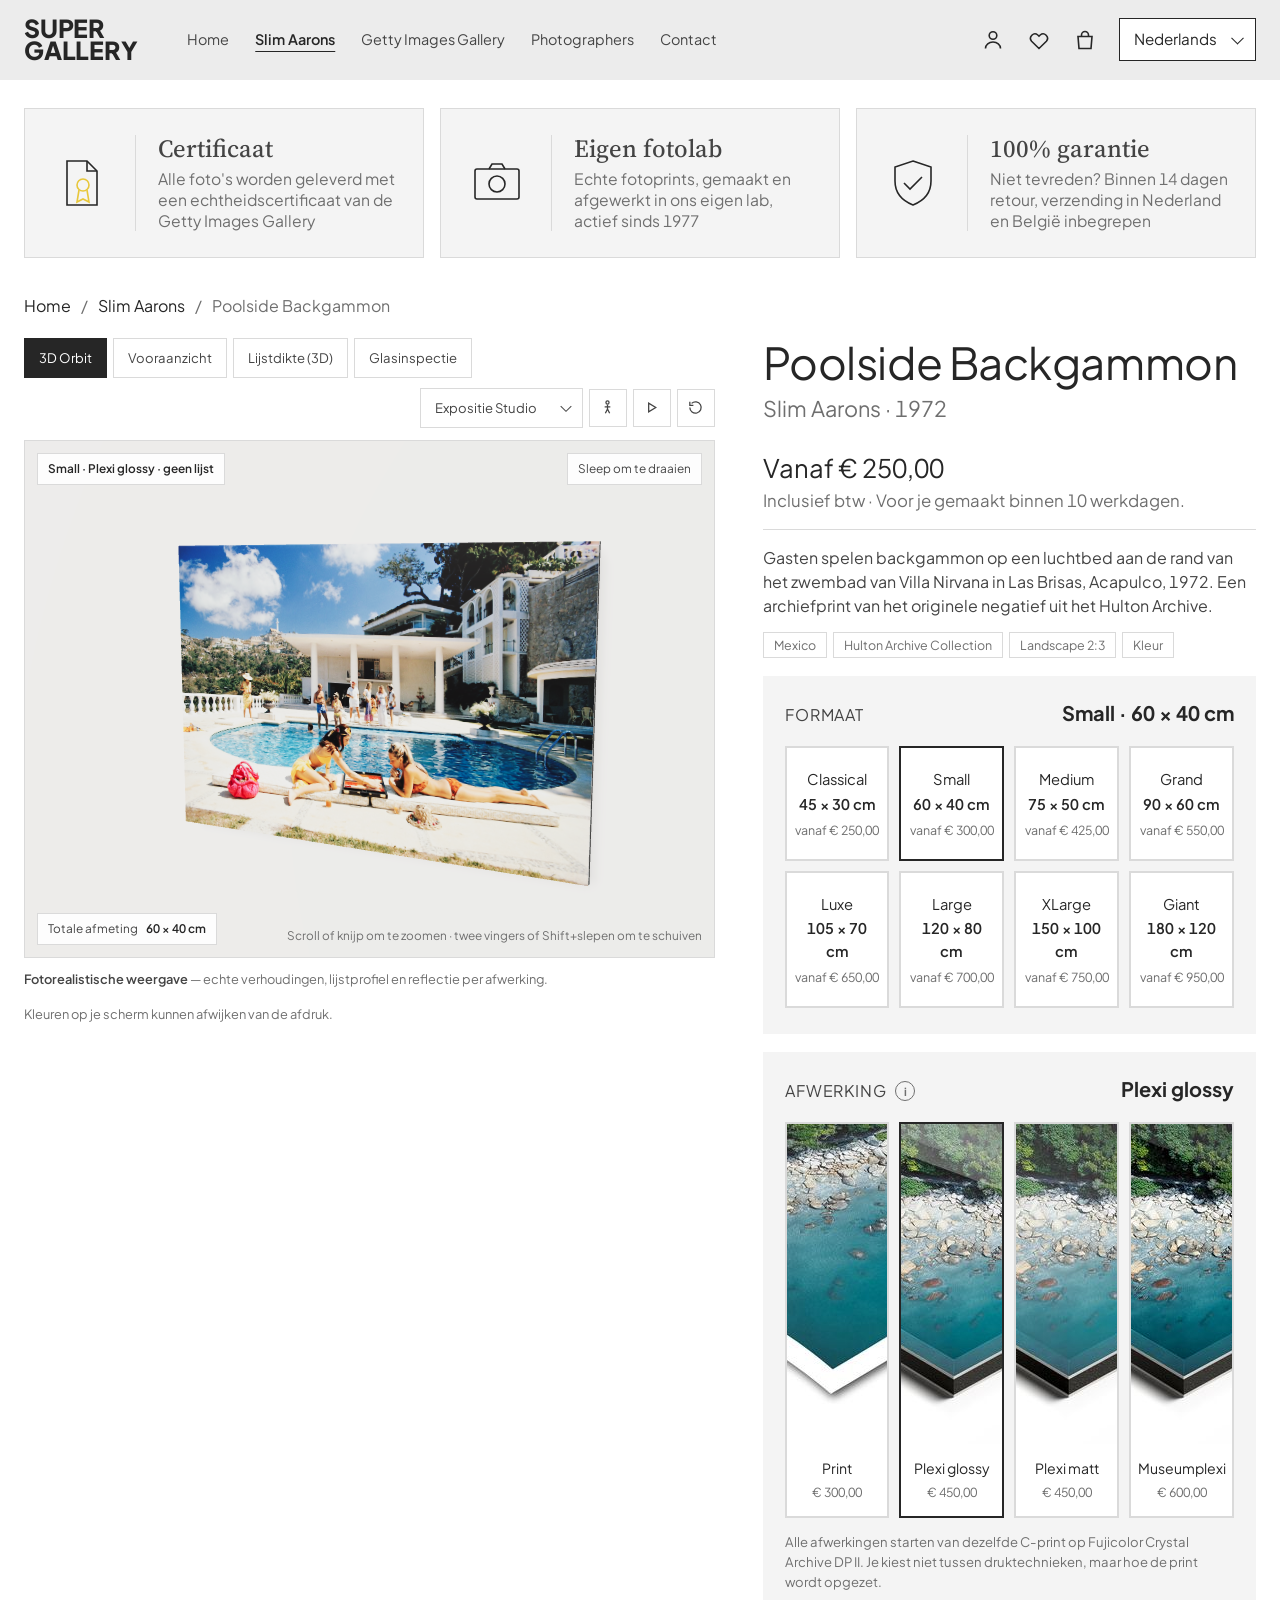
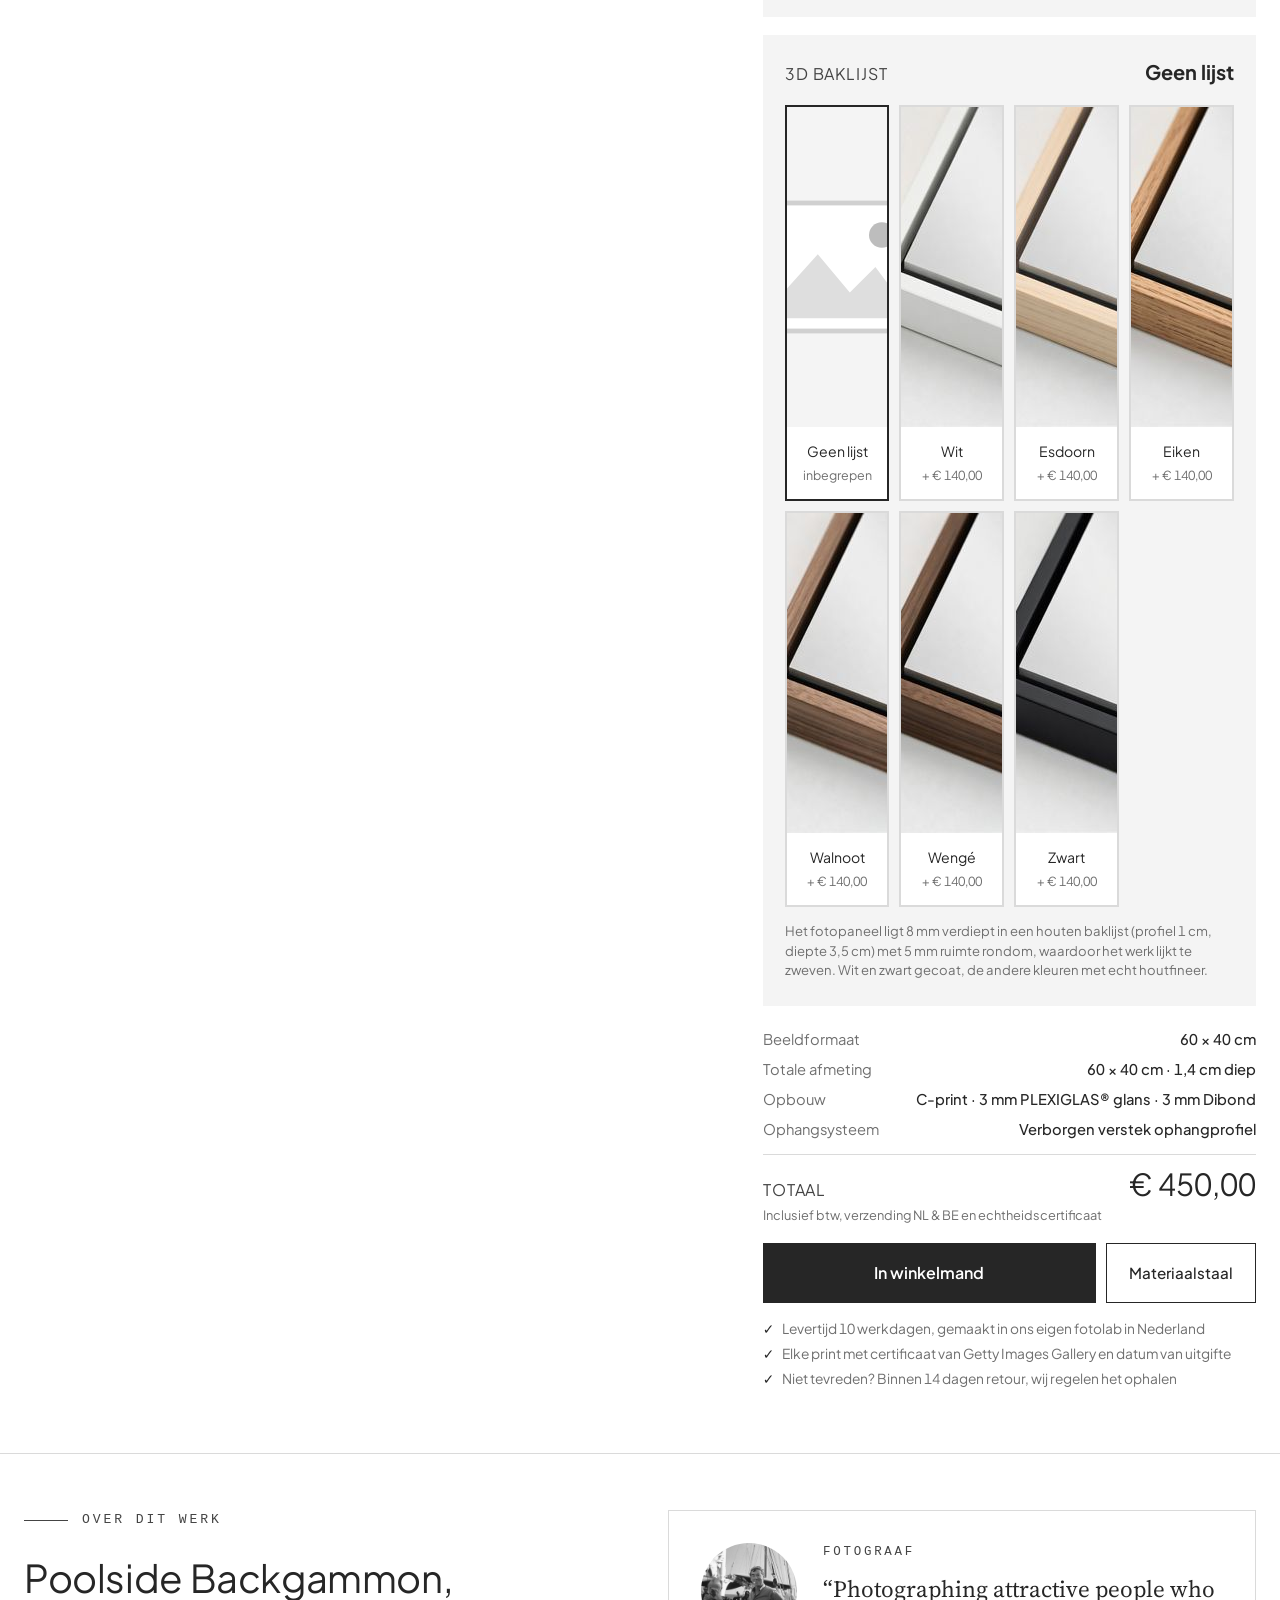
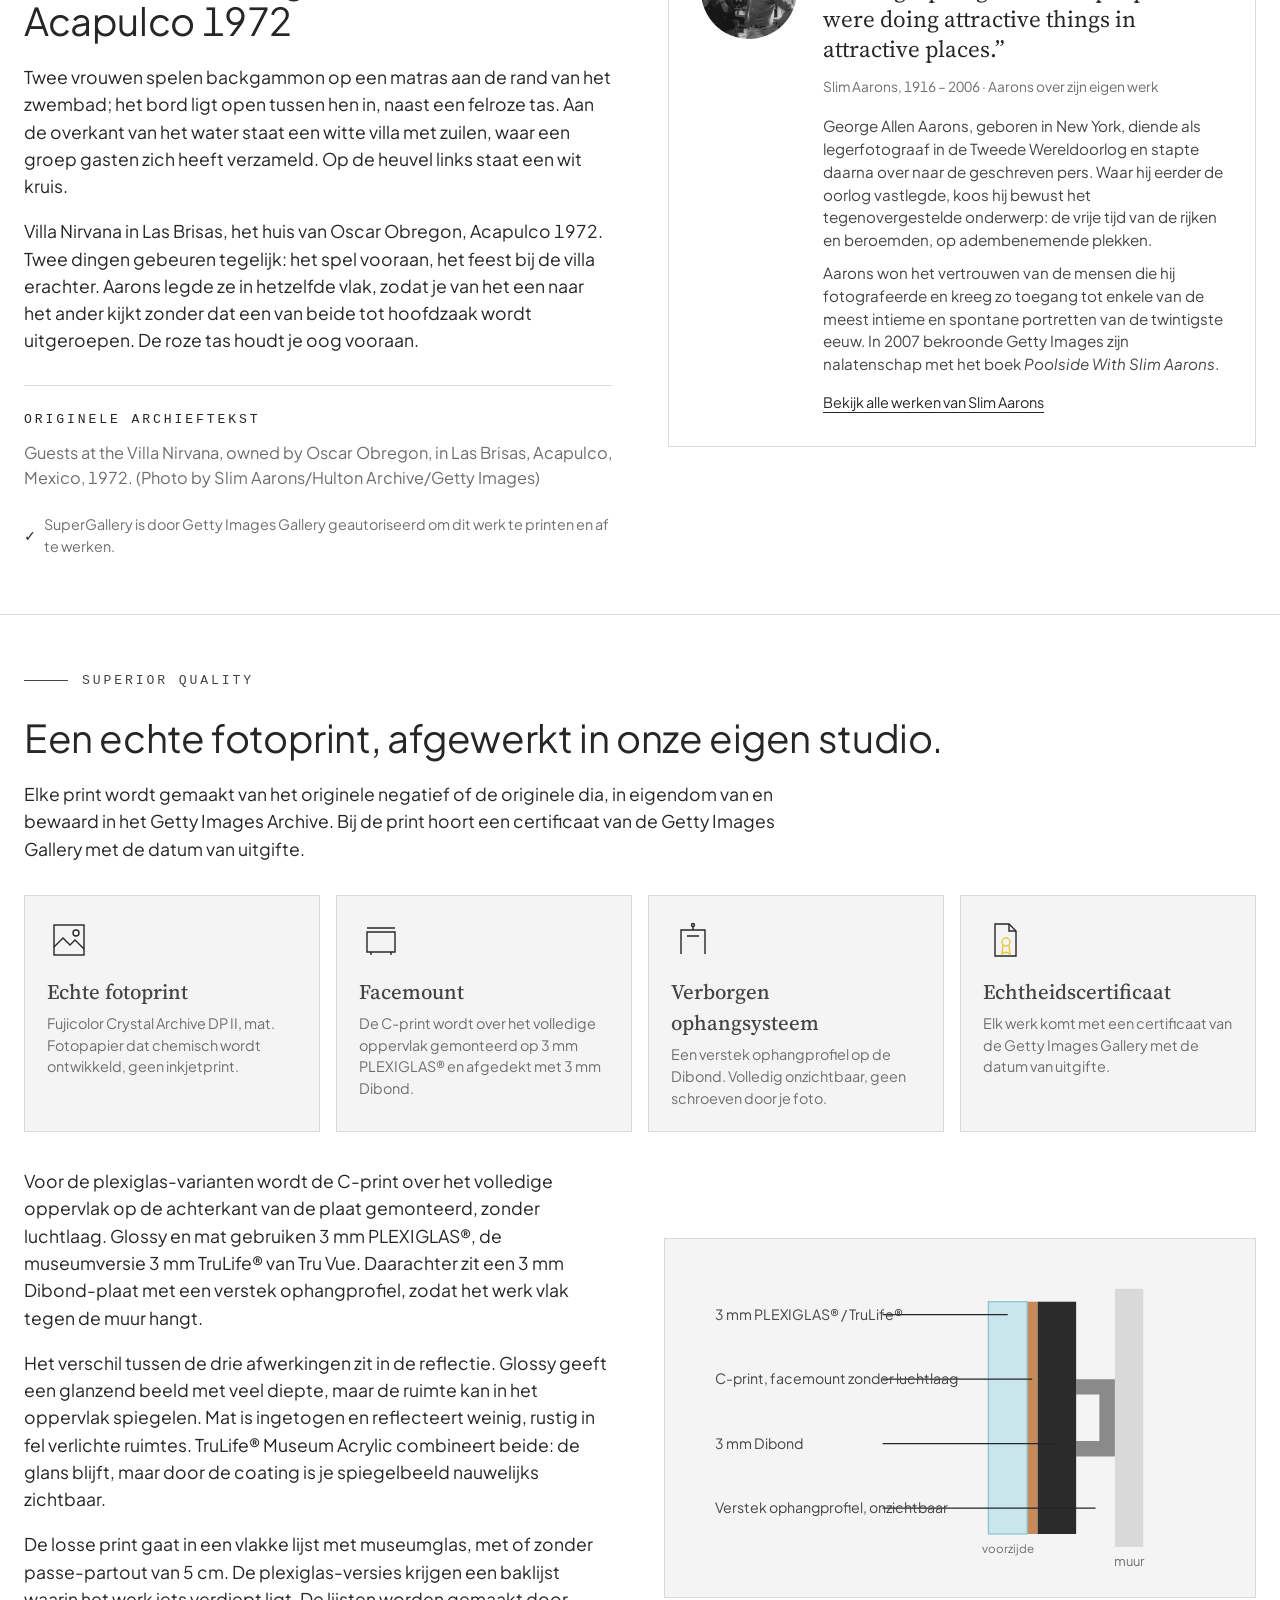
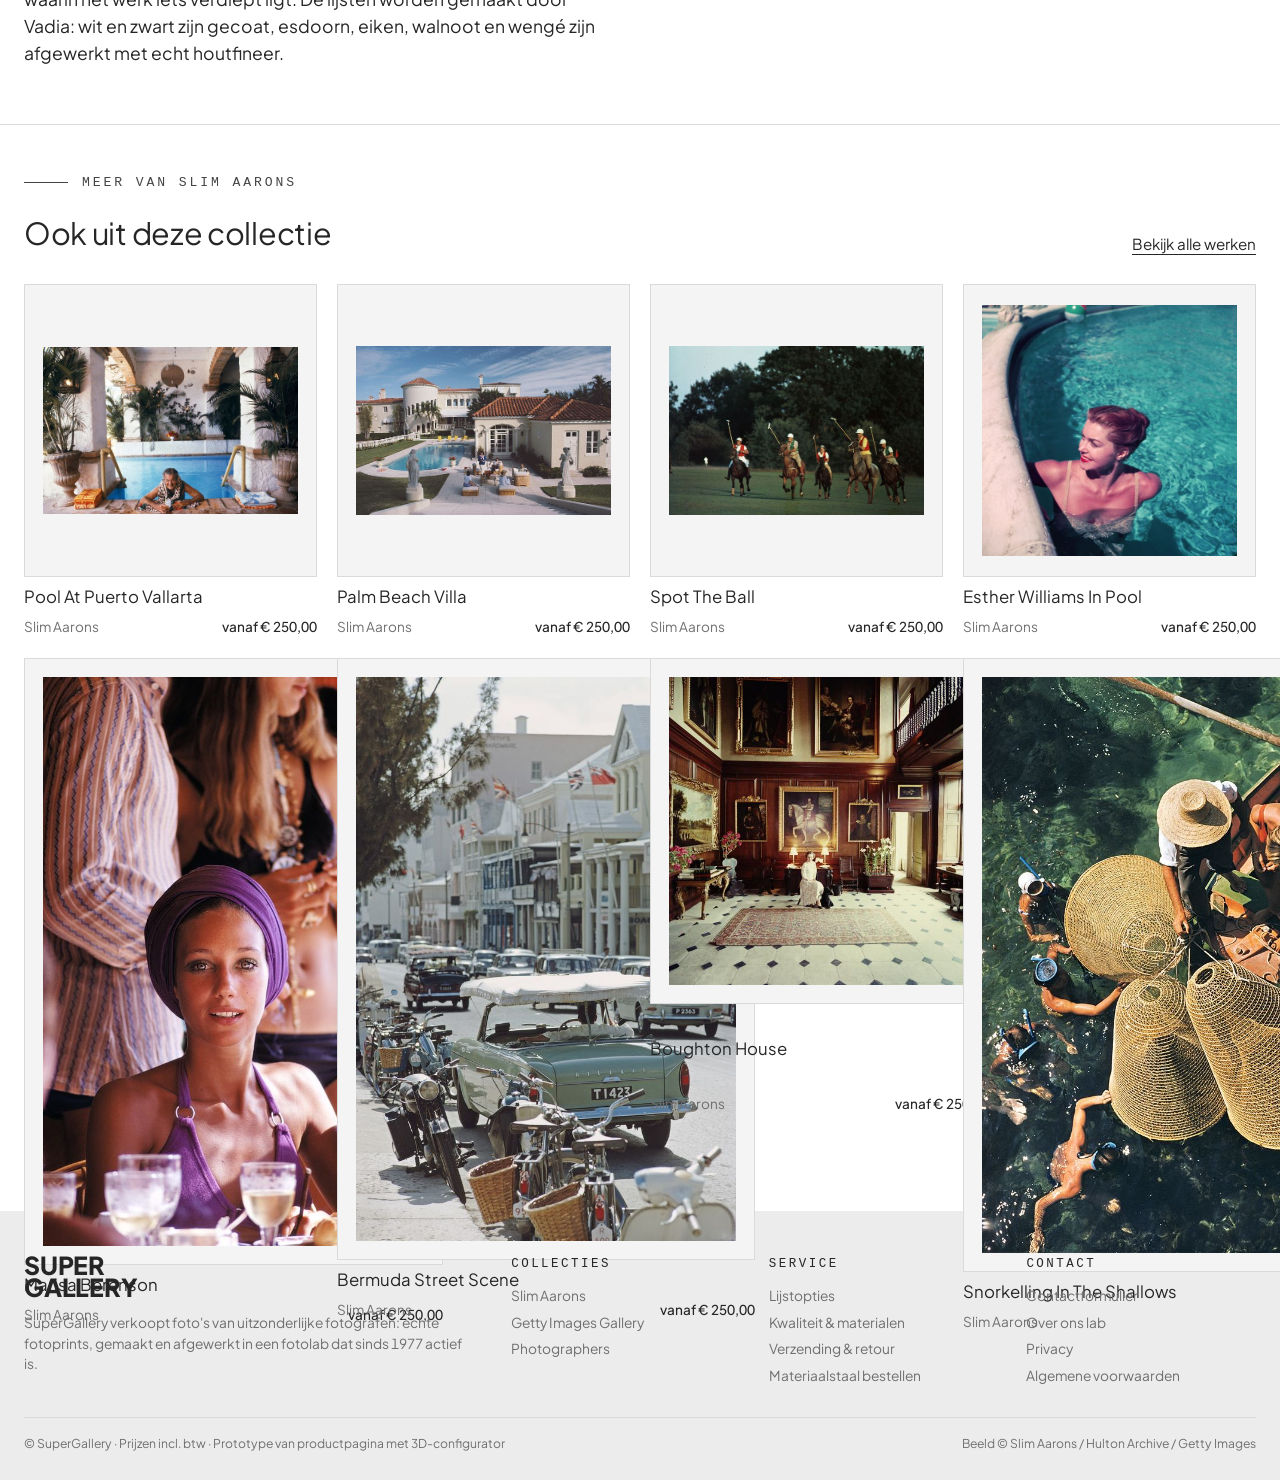
==== supergallery/index.html @ 7cbef8c1 "Schuiven met twee vingers of Shift+slepen in de 3D-viewer Twee vingers samen bewegen verschuift het " ====
<!DOCTYPE html>
<html lang="nl">
<head>
  <meta charset="utf-8" />
  <meta name="viewport" content="width=device-width, initial-scale=1" />
  <title>Poolside Backgammon by Slim Aarons | SuperGallery</title>
  <meta name="description" content="Poolside Backgammon (Acapulco, 1972) van Slim Aarons als echte fotoprint. Kies formaat, afwerking en lijst en bekijk je configuratie fotorealistisch in 3D." />
  <link rel="preconnect" href="https://fonts.googleapis.com" />
  <link rel="preconnect" href="https://fonts.gstatic.com" crossorigin />
  <link rel="stylesheet" href="https://fonts.googleapis.com/css2?family=Plus+Jakarta+Sans:wght@400;500;600;700;800&family=Source+Serif+4:opsz,wght@8..60,400;8..60,500&display=swap" />
  <link rel="stylesheet" href="style.css" />
  <script type="application/ld+json">
  {
    "@context": "https://schema.org",
    "@type": "Product",
    "name": "Poolside Backgammon",
    "sku": "77443356",
    "category": "Slim Aarons",
    "image": ["img/poolside.jpg"],
    "description": "Guests at the Villa Nirvana, owned by Oscar Obregon, in Las Brisas, Acapulco, Mexico, 1972. (Photo by Slim Aarons/Hulton Archive/Getty Images)",
    "offers": { "@type": "Offer", "priceCurrency": "EUR", "price": "250.00", "availability": "https://schema.org/InStock" }
  }
  </script>
</head>
<body>

<header class="site">
  <div class="wrap nav">
    <a class="logo" href="#" aria-label="SuperGallery home">
      <span class="name">Super Gallery</span>
      <span class="sub">Prism Studio 3D</span>
    </a>
    <ul>
      <li><a href="#">Home</a></li>
      <li><a href="#" aria-current="page">Slim Aarons</a></li>
      <li><a href="#">Getty Images Gallery</a></li>
      <li><a href="#">Photographers</a></li>
      <li><a href="#">Contact</a></li>
    </ul>
    <div class="nav-tools">
      <a class="icon-btn" href="#" aria-label="Account">
        <svg viewBox="0 0 24 24" fill="none" stroke="currentColor" stroke-width="1.6"><circle cx="12" cy="7.5" r="3.8"/><path d="M4.5 20.5c0-3.9 3.4-6.5 7.5-6.5s7.5 2.6 7.5 6.5"/></svg>
      </a>
      <a class="icon-btn" href="#" aria-label="Verlanglijst">
        <svg viewBox="0 0 24 24" fill="none" stroke="currentColor" stroke-width="1.6"><path d="M12 20.5 4.6 13.2a4.4 4.4 0 0 1 6.2-6.2L12 8.2l1.2-1.2a4.4 4.4 0 0 1 6.2 6.2z"/></svg>
      </a>
      <a class="icon-btn" href="#" aria-label="Winkelmand" id="bagBtn">
        <svg viewBox="0 0 24 24" fill="none" stroke="currentColor" stroke-width="1.6"><path d="M5 8.5h14l-1 12H6z"/><path d="M8.5 8.5V7a3.5 3.5 0 0 1 7 0v1.5"/></svg>
        <span class="badge" id="bagCount" hidden>0</span>
      </a>
      <button class="icon-btn nav-toggle" aria-label="Menu">
        <svg viewBox="0 0 24 24" fill="none" stroke="currentColor" stroke-width="1.6"><path d="M3.5 7h17M3.5 12h17M3.5 17h17"/></svg>
      </button>
      <div class="lang">
        <select id="lang" aria-label="Taal">
          <option>Nederlands</option>
          <option>English</option>
          <option>Deutsch</option>
        </select>
      </div>
    </div>
  </div>
</header>

<main class="wrap">
  <div class="usps">
    <div class="usp">
      <div class="ic"><svg viewBox="0 0 56 56" fill="none" stroke="currentColor" stroke-width="1.6"><path d="M14 6h20l10 10v34H14z"/><path d="M34 6v10h10"/><circle cx="30" cy="30" r="6" stroke="#e8c73a"/><path d="M26 35l-2 12 6-3 6 3-2-12" stroke="#e8c73a"/></svg></div>
      <div class="sep"></div>
      <div><h3>Certificaat</h3><p>Alle foto's worden geleverd met een echtheidscertificaat van de Getty Images Gallery</p></div>
    </div>
    <div class="usp">
      <div class="ic"><svg viewBox="0 0 56 56" fill="none" stroke="currentColor" stroke-width="1.6"><rect x="6" y="14" width="44" height="30" rx="2"/><circle cx="28" cy="29" r="8"/><path d="M20 14l3-5h10l3 5"/></svg></div>
      <div class="sep"></div>
      <div><h3>Eigen fotolab</h3><p>Echte fotoprints, gemaakt en afgewerkt in ons eigen lab, actief sinds 1977</p></div>
    </div>
    <div class="usp">
      <div class="ic"><svg viewBox="0 0 56 56" fill="none" stroke="currentColor" stroke-width="1.6"><path d="M28 6l18 6v14c0 12-8 20-18 24C18 46 10 38 10 26V12z"/><path d="M19 28l6 6 12-12"/></svg></div>
      <div class="sep"></div>
      <div><h3>100% garantie</h3><p>Niet tevreden? Binnen 14 dagen retour, verzending in Nederland en België inbegrepen</p></div>
    </div>
  </div>

  <nav class="crumbs" aria-label="Kruimelpad">
    <a href="#">Home</a><span>/</span><a href="#">Slim Aarons</a><span>/</span><span aria-current="page">Poolside Backgammon</span>
  </nav>

  <div class="product">
    <!-- ================= 3D viewer ================= -->
    <div class="viewer-col">
      <div class="viewer-toolbar">
        <div class="seg" role="tablist" aria-label="Weergave">
          <button role="tab" data-view="orbit" aria-pressed="true">3D Orbit</button>
          <button role="tab" data-view="front" aria-pressed="false">Vooraanzicht</button>
          <button role="tab" data-view="edge" aria-pressed="false">Lijstdikte (3D)</button>
          <button role="tab" data-view="glass" aria-pressed="false">Glasinspectie</button>
        </div>
        <div class="toolbar-right">
          <div class="select-pill">
            <select id="studio" aria-label="Expositie-omgeving">
              <option value="studio">Expositie Studio</option>
              <option value="galerie">Galerie wit</option>
              <option value="woonkamer">Woonkamer warm</option>
              <option value="donker">Donkere wand</option>
            </select>
          </div>
          <button class="round" id="scaleToggle" aria-pressed="false" title="Schaal tonen (persoon 1,75 m)" aria-label="Schaal tonen">
            <svg viewBox="0 0 24 24" fill="none" stroke="currentColor" stroke-width="1.8"><circle cx="12" cy="5" r="2.2"/><path d="M12 8v6m0 0-3 6m3-6 3 6M8 11h8"/></svg>
          </button>
          <button class="round" id="spinToggle" aria-pressed="false" title="Automatisch draaien" aria-label="Automatisch draaien">
            <svg viewBox="0 0 24 24" fill="none" stroke="currentColor" stroke-width="1.8"><path d="M8 6v12l10-6z"/></svg>
          </button>
          <button class="round" id="resetView" title="Weergave herstellen" aria-label="Weergave herstellen">
            <svg viewBox="0 0 24 24" fill="none" stroke="currentColor" stroke-width="1.8"><path d="M4 12a8 8 0 1 0 2.5-5.8"/><path d="M4 4v5h5"/></svg>
          </button>
        </div>
      </div>

      <div class="viewer" id="viewer">
        <div class="viewer-loading" id="viewerLoading">3D-weergave laden…</div>
        <div class="viewer-hud">
          <div class="hud-top">
            <span class="chip"><span class="dot"></span><strong id="hudConfig">Print · geen lijst</strong></span>
            <span class="chip" id="hudView">Sleep om te draaien</span>
          </div>
          <div class="hud-bottom">
            <span class="chip">Totale afmeting <strong id="hudSize">45 × 30 cm</strong></span>
            <span class="hint">Scroll of knijp om te zoomen · twee vingers of Shift+slepen om te schuiven</span>
          </div>
        </div>
      </div>
      <div class="viewer-notes">
        <span><b>Fotorealistische weergave</b> — echte verhoudingen, lijstprofiel en reflectie per afwerking.</span>
        <span>Kleuren op je scherm kunnen afwijken van de afdruk.</span>
      </div>
    </div>

    <!-- ================= Configurator ================= -->
    <div class="config">
      <h1>Poolside Backgammon</h1>
      <p class="byline">Slim Aarons · 1972</p>
      <p class="from">Vanaf € 250,00</p>
      <p class="from-note">Inclusief btw · Voor je gemaakt binnen 10 werkdagen.</p>
      <p class="intro">Gasten spelen backgammon op een luchtbed aan de rand van het zwembad van Villa Nirvana in Las Brisas, Acapulco, 1972. Een archiefprint van het originele negatief uit het Hulton Archive.</p>
      <div class="facts">
        <span>Mexico</span><span>Hulton Archive Collection</span><span>Landscape 2:3</span><span>Kleur</span>
      </div>

      <div class="group">
        <div class="group-head">
          <h2>Formaat</h2>
          <span class="sel" id="sizeSel"></span>
        </div>
        <div class="opts sizes" id="sizeOpts"></div>
      </div>

      <div class="group">
        <div class="group-head">
          <h2>Afwerking <button class="info" id="finishInfo" aria-label="Uitleg over afwerkingen">i</button></h2>
          <span class="sel" id="finishSel"></span>
        </div>
        <div class="opts finishes" id="finishOpts"></div>
        <p class="rule-note">Alle afwerkingen starten van dezelfde C-print op Fujicolor Crystal Archive DP II. Je kiest niet tussen druktechnieken, maar hoe de print wordt opgezet.</p>
      </div>

      <div class="group">
        <div class="group-head">
          <h2 id="frameTitle">Lijst</h2>
          <span class="sel" id="frameSel"></span>
        </div>
        <div class="opts frames" id="frameOpts"></div>
        <p class="rule-note" id="frameNote"></p>
      </div>

      <div class="summary">
        <div class="row"><span>Beeldformaat</span><b id="sumImage"></b></div>
        <div class="row"><span>Totale afmeting</span><b id="sumTotal"></b></div>
        <div class="row"><span>Opbouw</span><b id="sumBuild"></b></div>
        <div class="row"><span>Ophangsysteem</span><b id="sumHang"></b></div>
        <div class="total">
          <div><span class="label">Totaal</span><small>Inclusief btw, verzending NL &amp; BE en echtheidscertificaat</small></div>
          <span class="amount" id="sumPrice">€ 250,00</span>
        </div>
      </div>

      <div class="cta">
        <button class="btn-primary" id="addToBag">In winkelmand</button>
        <button class="btn-secondary" id="sampleBtn">Materiaalstaal</button>
      </div>
      <div class="delivery">
        <span>Levertijd 10 werkdagen, gemaakt in ons eigen fotolab in Nederland</span>
        <span>Elke print met certificaat van Getty Images Gallery en datum van uitgifte</span>
        <span>Niet tevreden? Binnen 14 dagen retour, wij regelen het ophalen</span>
      </div>
    </div>
  </div>
</main>

<!-- ================= Over dit werk ================= -->
<section class="band">
  <div class="wrap two">
    <div>
      <p class="eyebrow">Over dit werk</p>
      <h2 class="title">Poolside Backgammon, Acapulco 1972</h2>
      <div class="prose">
        <p>Twee vrouwen spelen backgammon op een matras aan de rand van het zwembad; het bord ligt open tussen hen in, naast een felroze tas. Aan de overkant van het water staat een witte villa met zuilen, waar een groep gasten zich heeft verzameld. Op de heuvel links staat een wit kruis.</p>
        <p>Villa Nirvana in Las Brisas, het huis van Oscar Obregon, Acapulco 1972. Twee dingen gebeuren tegelijk: het spel vooraan, het feest bij de villa erachter. Aarons legde ze in hetzelfde vlak, zodat je van het een naar het ander kijkt zonder dat een van beide tot hoofdzaak wordt uitgeroepen. De roze tas houdt je oog vooraan.</p>
      </div>
      <div class="archive">
        <b>Originele archieftekst</b>
        Guests at the Villa Nirvana, owned by Oscar Obregon, in Las Brisas, Acapulco, Mexico, 1972. (Photo by Slim Aarons/Hulton Archive/Getty Images)
      </div>
      <p class="auth">SuperGallery is door Getty Images Gallery geautoriseerd om dit werk te printen en af te werken.</p>
    </div>
    <div class="quote">
      <img src="img/author.jpg" alt="Portret van Slim Aarons" width="96" height="96" loading="lazy" />
      <div>
        <p class="k">Fotograaf</p>
        <blockquote>“Photographing attractive people who were doing attractive things in attractive places.”</blockquote>
        <p class="who">Slim Aarons, 1916 – 2006 · Aarons over zijn eigen werk</p>
        <div class="bio">
          <p>George Allen Aarons, geboren in New York, diende als legerfotograaf in de Tweede Wereldoorlog en stapte daarna over naar de geschreven pers. Waar hij eerder de oorlog vastlegde, koos hij bewust het tegenovergestelde onderwerp: de vrije tijd van de rijken en beroemden, op adembenemende plekken.</p>
          <p>Aarons won het vertrouwen van de mensen die hij fotografeerde en kreeg zo toegang tot enkele van de meest intieme en spontane portretten van de twintigste eeuw. In 2007 bekroonde Getty Images zijn nalatenschap met het boek <em>Poolside With Slim Aarons</em>.</p>
        </div>
        <a class="more" href="#">Bekijk alle werken van Slim Aarons</a>
      </div>
    </div>
  </div>
</section>

<!-- ================= Kwaliteit ================= -->
<section class="band">
  <div class="wrap">
    <p class="eyebrow">Superior quality</p>
    <h2 class="title">Een echte fotoprint, afgewerkt in onze eigen studio.</h2>
    <p class="prose">Elke print wordt gemaakt van het originele negatief of de originele dia, in eigendom van en bewaard in het Getty Images Archive. Bij de print hoort een certificaat van de Getty Images Gallery met de datum van uitgifte.</p>

    <div class="quality">
      <div class="q-item"><div class="ic"><svg viewBox="0 0 40 40" fill="none" stroke="currentColor" stroke-width="1.4"><rect x="5" y="5" width="30" height="30"/><path d="M5 27l9-9 7 7 5-5 9 9"/><circle cx="27" cy="13" r="3"/></svg></div><h3>Echte fotoprint</h3><p>Fujicolor Crystal Archive DP II, mat. Fotopapier dat chemisch wordt ontwikkeld, geen inkjetprint.</p></div>
      <div class="q-item"><div class="ic"><svg viewBox="0 0 40 40" fill="none" stroke="currentColor" stroke-width="1.4"><path d="M6 12h28v20H6z"/><path d="M6 8h28M10 32v3M30 32v3"/></svg></div><h3>Facemount</h3><p>De C-print wordt over het volledige oppervlak gemonteerd op 3 mm PLEXIGLAS® en afgedekt met 3 mm Dibond.</p></div>
      <div class="q-item"><div class="ic"><svg viewBox="0 0 40 40" fill="none" stroke="currentColor" stroke-width="1.4"><path d="M8 34V10h24v24"/><path d="M14 16h12M20 6v4"/><circle cx="20" cy="5" r="1.5"/></svg></div><h3>Verborgen ophangsysteem</h3><p>Een verstek ophangprofiel op de Dibond. Volledig onzichtbaar, geen schroeven door je foto.</p></div>
      <div class="q-item"><div class="ic"><svg viewBox="0 0 40 40" fill="none" stroke="currentColor" stroke-width="1.4"><path d="M10 4h14l7 7v25H10z"/><path d="M24 4v7h7"/><circle cx="21" cy="22" r="4" stroke="#e8c73a"/><path d="M18 25l-1 9 4-2 4 2-1-9" stroke="#e8c73a"/></svg></div><h3>Echtheidscertificaat</h3><p>Elk werk komt met een certificaat van de Getty Images Gallery met de datum van uitgifte.</p></div>
    </div>

    <div class="layers">
      <div class="prose">
        <p>Voor de plexiglas-varianten wordt de C-print over het volledige oppervlak op de achterkant van de plaat gemonteerd, zonder luchtlaag. Glossy en mat gebruiken 3 mm PLEXIGLAS®, de museumversie 3 mm TruLife® van Tru Vue. Daarachter zit een 3 mm Dibond-plaat met een verstek ophangprofiel, zodat het werk vlak tegen de muur hangt.</p>
        <p>Het verschil tussen de drie afwerkingen zit in de reflectie. Glossy geeft een glanzend beeld met veel diepte, maar de ruimte kan in het oppervlak spiegelen. Mat is ingetogen en reflecteert weinig, rustig in fel verlichte ruimtes. TruLife® Museum Acrylic combineert beide: de glans blijft, maar door de coating is je spiegelbeeld nauwelijks zichtbaar.</p>
        <p>De losse print gaat in een vlakke lijst met museumglas, met of zonder passe-partout van 5 cm. De plexiglas-versies krijgen een baklijst waarin het werk iets verdiept ligt. De lijsten worden gemaakt door Vadia: wit en zwart zijn gecoat, esdoorn, eiken, walnoot en wengé zijn afgewerkt met echt houtfineer.</p>
      </div>
      <div class="layer-diagram" aria-label="Opbouw van het fotopaneel in doorsnede">
        <svg viewBox="0 0 420 240" role="img">
          <title>Doorsnede fotopaneel: plexiglas, C-print, Dibond, ophangprofiel</title>
          <rect x="330" y="20" width="22" height="200" fill="#d9d9d9"/>
          <text x="341" y="235" font-size="10" text-anchor="middle" fill="#6f6f6f" font-family="Plus Jakarta Sans, sans-serif">muur</text>
          <path d="M300 90 h30 v60 h-30 v-12 h18 v-36 h-18 z" fill="#8a8a8a"/>
          <rect x="270" y="30" width="30" height="180" fill="#2b2b2b"/>
          <rect x="262" y="30" width="8" height="180" fill="#c98a5a"/>
          <rect x="232" y="30" width="30" height="180" fill="#bfe3ec" opacity="0.8"/>
          <rect x="232" y="30" width="30" height="180" fill="none" stroke="#8fc4d2"/>
          <g font-family="Plus Jakarta Sans, sans-serif" font-size="11" fill="#444444">
            <line x1="247" y1="40" x2="150" y2="40" stroke="#262626" stroke-width="1"/>
            <text x="20" y="44">3 mm PLEXIGLAS® / TruLife®</text>
            <line x1="266" y1="90" x2="150" y2="90" stroke="#262626" stroke-width="1"/>
            <text x="20" y="94">C-print, facemount zonder luchtlaag</text>
            <line x1="285" y1="140" x2="150" y2="140" stroke="#262626" stroke-width="1"/>
            <text x="20" y="144">3 mm Dibond</text>
            <line x1="315" y1="190" x2="150" y2="190" stroke="#262626" stroke-width="1"/>
            <text x="20" y="194">Verstek ophangprofiel, onzichtbaar</text>
          </g>
          <text x="247" y="225" font-size="9" text-anchor="middle" fill="#6f6f6f" font-family="Plus Jakarta Sans, sans-serif">voorzijde</text>
        </svg>
      </div>
    </div>
  </div>
</section>

<!-- ================= Gerelateerd ================= -->
<section class="related">
  <div class="wrap">
    <div class="related-head">
      <div><p class="eyebrow">Meer van Slim Aarons</p><h2>Ook uit deze collectie</h2></div>
      <a href="#">Bekijk alle werken</a>
    </div>
    <div class="grid-rel" id="relatedGrid"></div>
  </div>
</section>

<footer class="site">
  <div class="wrap">
    <div class="cols">
      <div>
        <div class="logo"><span class="name">Super Gallery</span></div>
        <p style="margin-top:14px;max-width:44ch">SuperGallery verkoopt foto's van uitzonderlijke fotografen: echte fotoprints, gemaakt en afgewerkt in een fotolab dat sinds 1977 actief is.</p>
      </div>
      <div><h4>Collecties</h4><ul><li><a href="#">Slim Aarons</a></li><li><a href="#">Getty Images Gallery</a></li><li><a href="#">Photographers</a></li></ul></div>
      <div><h4>Service</h4><ul><li><a href="#">Lijstopties</a></li><li><a href="#">Kwaliteit &amp; materialen</a></li><li><a href="#">Verzending &amp; retour</a></li><li><a href="#">Materiaalstaal bestellen</a></li></ul></div>
      <div><h4>Contact</h4><ul><li><a href="#">Contactformulier</a></li><li><a href="#">Over ons lab</a></li><li><a href="#">Privacy</a></li><li><a href="#">Algemene voorwaarden</a></li></ul></div>
    </div>
    <div class="legal">
      <span>© SuperGallery · Prijzen incl. btw · Prototype van productpagina met 3D-configurator</span>
      <span>Beeld © Slim Aarons / Hulton Archive / Getty Images</span>
    </div>
  </div>
</footer>

<div class="toast" id="toast" role="status" aria-live="polite"></div>

<script src="vendor/three.min.js"></script>
<script src="viewer.js"></script>
<script src="app.js"></script>
</body>
</html>
---- supergallery/style.css ----
/* SuperGallery — productpagina met 3D-configurator
   Stijl van supergallery.nl: lichtgrijze header, witte pagina, lichtgrijze
   secties, grijze kaders rond de opties, monospace-labels, geen accentkleur. */

:root {
  --ground: #ffffff;
  --panel: #f4f4f4;
  --header: #ececec;
  --surface: #ffffff;
  --ink: #262626;
  --ink-2: #444444;
  --muted: #6f6f6f;
  --line: #dadada;
  --line-strong: #262626;
  --cert: #e8c73a;
  --shadow: 0 18px 44px rgba(0, 0, 0, 0.10);
  --viewer-bg: #ededed;
  --font-body: "Plus Jakarta Sans", "Segoe UI", system-ui, sans-serif;
  --font-serif: "Source Serif 4", Georgia, "Times New Roman", serif;
  --font-mono: "Courier New", Courier, monospace;
  color-scheme: light;
}
* { box-sizing: border-box; margin: 0; padding: 0; }
html { scroll-behavior: smooth; -webkit-text-size-adjust: 100%; }
body {
  font-family: var(--font-body);
  font-size: 16px;
  font-weight: 400;
  line-height: 1.5;
  color: var(--ink);
  background: var(--ground);
  font-variant-numeric: tabular-nums;
}
img { max-width: 100%; display: block; }
[hidden] { display: none !important; }
a { color: inherit; text-decoration: none; }
button { font: inherit; color: inherit; background: none; border: 0; cursor: pointer; }
select { font: inherit; color: inherit; }
:focus-visible { outline: 2px solid var(--ink); outline-offset: 2px; }
@media (prefers-reduced-motion: reduce) { *, *::before, *::after { transition: none !important; animation: none !important; } }

.wrap { width: min(1320px, calc(100% - 48px)); margin: 0 auto; }
@media (max-width: 520px) { .wrap { width: calc(100% - 32px); } }

/* Sectielabel zoals op de live site: streepje + monospace, gespatieerd */
.eyebrow {
  display: flex; align-items: center; gap: 14px;
  font-family: var(--font-mono); font-size: 0.82rem; letter-spacing: 0.22em; text-transform: uppercase; color: var(--ink-2);
}
.eyebrow::before { content: ""; width: 44px; height: 1px; background: var(--ink-2); flex: none; }
.eyebrow.plain::before { display: none; }
.muted { color: var(--muted); }

/* ---------- Header ---------- */
header.site { background: var(--header); position: sticky; top: 0; z-index: 30; }
.nav { display: flex; align-items: center; justify-content: space-between; gap: 18px; padding-block: 18px; }
.logo { line-height: 0.88; text-transform: uppercase; font-weight: 800; letter-spacing: -0.01em; font-size: 1.55rem; color: var(--ink); }
.logo .name { display: block; width: min-content; white-space: normal; }
.logo .sub { display: none; }
.nav-tools { display: flex; align-items: center; gap: 6px; }
.icon-btn { width: 40px; height: 40px; display: grid; place-items: center; position: relative; color: var(--ink); border-radius: 4px; }
.icon-btn:hover { background: rgba(0,0,0,0.05); }
.icon-btn svg { width: 24px; height: 24px; }
.badge {
  position: absolute; top: 4px; right: 2px; min-width: 17px; height: 17px; border-radius: 9px;
  background: var(--ink); color: var(--ground); font-size: 0.66rem; font-weight: 700; display: grid; place-items: center; padding-inline: 4px;
}
.lang { position: relative; margin-left: 8px; }
.lang select {
  appearance: none; -webkit-appearance: none; border: 1px solid var(--ink); background: var(--surface); color: var(--ink);
  padding: 9px 38px 9px 14px; font-size: 0.95rem; border-radius: 0;
}
.lang::after { content: ""; position: absolute; right: 14px; top: 50%; width: 8px; height: 8px; border-right: 1.5px solid var(--ink); border-bottom: 1.5px solid var(--ink); transform: translateY(-70%) rotate(45deg); pointer-events: none; }
.nav > ul { display: flex; gap: 26px; list-style: none; font-size: 0.9rem; color: var(--ink-2); margin-left: 32px; margin-right: auto; }
.nav > ul a[aria-current] { color: var(--ink); font-weight: 600; text-decoration: underline; text-underline-offset: 6px; }
.nav-toggle { display: none; }
@media (max-width: 980px) {
  .nav > ul { display: none; }
  .nav-toggle { display: grid; }
}
@media (max-width: 600px) {
  .nav { gap: 8px; }
  .logo { font-size: 1.3rem; }
  .nav-tools { gap: 0; }
  .icon-btn { width: 36px; }
  .nav-tools .icon-btn[aria-label="Verlanglijst"] { display: none; }
  .lang { margin-left: 4px; }
  .lang select { padding: 8px 28px 8px 10px; font-size: 0.85rem; }
  .lang::after { right: 10px; }
}

/* ---------- USP-blokken (zoals "Certificate" op de live site) ---------- */
.usps { display: grid; grid-template-columns: repeat(3, 1fr); gap: 16px; padding-block: 28px 8px; }
@media (max-width: 860px) { .usps { grid-template-columns: 1fr; } }
.usp { background: var(--panel); border: 1px solid var(--line); padding: 26px 24px; display: grid; grid-template-columns: 64px 1px 1fr; gap: 22px; align-items: center; }
.usp .ic { width: 64px; height: 64px; display: grid; place-items: center; color: var(--ink); }
.usp .ic svg { width: 56px; height: 56px; }
.usp .sep { width: 1px; height: 100%; background: var(--line); }
.usp h3 { font-family: var(--font-serif); font-weight: 500; font-size: 1.55rem; line-height: 1.1; margin-bottom: 6px; color: var(--ink-2); }
.usp p { color: var(--muted); font-size: 0.98rem; line-height: 1.35; }

/* ---------- Kruimelpad ---------- */
.crumbs { font-size: 1rem; color: var(--muted); padding-block: 28px 12px; display: flex; gap: 10px; flex-wrap: wrap; }
.crumbs a { color: var(--ink); }
.crumbs a:hover { text-decoration: underline; }
.crumbs span[aria-current] { color: var(--muted); }

/* ---------- Product ---------- */
.product { display: grid; grid-template-columns: minmax(0, 7fr) minmax(340px, 5fr); gap: 48px; align-items: start; padding-block: 8px 64px; }
.product > * { min-width: 0; }
@media (max-width: 980px) { .product { grid-template-columns: 1fr; gap: 28px; } }

.viewer-col { position: sticky; top: 92px; }
@media (max-width: 980px) { .viewer-col { position: static; } }

.viewer-toolbar { display: flex; gap: 10px; align-items: center; flex-wrap: wrap; margin-bottom: 12px; }
.seg { display: inline-flex; gap: 6px; }
.seg button { padding: 9px 14px; border: 1px solid var(--line); background: var(--surface); font-size: 0.82rem; color: var(--ink-2); white-space: nowrap; }
.seg button:hover { border-color: var(--ink); color: var(--ink); }
.seg button[aria-pressed="true"] { background: var(--ink); color: var(--ground); border-color: var(--ink); }
.toolbar-right { margin-left: auto; display: flex; gap: 6px; align-items: center; }
.select-pill { position: relative; }
.select-pill select {
  appearance: none; -webkit-appearance: none; border: 1px solid var(--line); background: var(--surface); border-radius: 0;
  padding: 9px 34px 9px 14px; font-size: 0.82rem; color: var(--ink-2);
}
.select-pill::after { content: ""; position: absolute; right: 13px; top: 50%; width: 7px; height: 7px; border-right: 1.5px solid var(--ink-2); border-bottom: 1.5px solid var(--ink-2); transform: translateY(-70%) rotate(45deg); pointer-events: none; }
.round { width: 38px; height: 38px; border: 1px solid var(--line); background: var(--surface); color: var(--ink-2); display: grid; place-items: center; }
.round:hover { border-color: var(--ink); color: var(--ink); }
.round svg { width: 17px; height: 17px; }
.round[aria-pressed="true"] { background: var(--ink); color: var(--ground); border-color: var(--ink); }

.viewer {
  position: relative; background: var(--viewer-bg); overflow: hidden; border: 1px solid var(--line);
  aspect-ratio: 4 / 3; max-width: 100%; touch-action: none; user-select: none; -webkit-user-select: none;
}
@media (max-width: 600px) { .viewer { aspect-ratio: 1 / 1; } }
.viewer canvas { width: 100% !important; height: 100% !important; display: block; cursor: grab; }
.viewer.dragging canvas { cursor: grabbing; }
.viewer-hud { position: absolute; inset: 0; pointer-events: none; display: flex; flex-direction: column; justify-content: space-between; padding: 12px; }
.hud-top, .hud-bottom { display: flex; justify-content: space-between; align-items: flex-end; gap: 8px; }
.hud-top { align-items: flex-start; }
.chip {
  pointer-events: auto; display: inline-flex; align-items: center; gap: 8px;
  background: color-mix(in srgb, var(--surface) 88%, transparent); border: 1px solid var(--line);
  padding: 6px 10px; font-size: 0.74rem; color: var(--ink-2);
}
.chip strong { color: var(--ink); font-weight: 600; }
.chip .dot { display: none; }
.hint { font-size: 0.74rem; color: var(--muted); text-align: right; }
.viewer-loading { position: absolute; inset: 0; display: grid; place-items: center; background: var(--viewer-bg); color: var(--muted); font-size: 0.85rem; z-index: 2; transition: opacity 0.4s; }
.viewer-loading.done { opacity: 0; pointer-events: none; }
.viewer-fallback { position: absolute; inset: 0; display: grid; place-items: center; padding: 24px; text-align: center; background: var(--viewer-bg); color: var(--ink-2); z-index: 3; }
.viewer-fallback img { max-height: 70%; box-shadow: var(--shadow); }
.viewer-notes { display: flex; gap: 16px; flex-wrap: wrap; margin-top: 12px; font-size: 0.8rem; color: var(--muted); }
.viewer-notes b { color: var(--ink-2); font-weight: 600; }

/* ---------- Configurator ---------- */
.config h1 { font-weight: 400; font-size: clamp(2rem, 3.6vw, 2.75rem); line-height: 1.1; letter-spacing: -0.01em; text-wrap: balance; }
.config .byline { font-size: 1.35rem; color: var(--muted); margin-top: 6px; }
.config .from { margin-top: 24px; font-size: 1.6rem; font-weight: 400; }
.config .from-note { color: var(--muted); font-size: 1.05rem; }
.config .intro { color: var(--ink-2); max-width: 62ch; margin-top: 16px; padding-top: 16px; border-top: 1px solid var(--line); }
.facts { display: flex; flex-wrap: wrap; gap: 6px; margin-top: 14px; }
.facts span { font-size: 0.78rem; border: 1px solid var(--line); padding: 3px 10px; color: var(--muted); }

.group { background: var(--panel); padding: 22px 22px 26px; margin-top: 18px; }
.group-head { display: flex; align-items: baseline; justify-content: space-between; gap: 10px; margin-bottom: 18px; }
.group-head h2 { font-size: 1rem; letter-spacing: 0.06em; text-transform: uppercase; font-weight: 400; color: var(--ink-2); display: flex; align-items: center; gap: 8px; }
.group-head .sel { font-size: 1.25rem; font-weight: 700; color: var(--ink); text-align: right; }
.info { width: 20px; height: 20px; border-radius: 50%; border: 1px solid var(--muted); color: var(--muted); font-size: 0.7rem; display: grid; place-items: center; font-weight: 700; }
.info:hover { border-color: var(--ink); color: var(--ink); }

.opts { display: grid; gap: 10px; }
.opts.sizes, .opts.finishes, .opts.frames { grid-template-columns: repeat(4, 1fr); }
@media (max-width: 420px) { .opts.sizes, .opts.finishes, .opts.frames { grid-template-columns: repeat(2, 1fr); } }

.opt {
  text-align: center; border: 2px solid var(--line); background: var(--surface);
  padding: 20px 8px; display: flex; flex-direction: column; align-items: center; gap: 2px; transition: border-color 0.15s;
  min-width: 0;
}
.opt:hover { border-color: var(--muted); }
.opt[aria-pressed="true"] { border-color: var(--line-strong); }
.opt:disabled { opacity: 0.4; cursor: not-allowed; }
.opt .t { font-size: 0.92rem; color: var(--ink); }
.opt .d { font-size: 0.92rem; font-weight: 600; color: var(--ink); }
.opt .p { font-size: 0.78rem; color: var(--muted); margin-top: 4px; }
.opt.pic { padding: 0 0 14px; gap: 0; }
.opt.pic img { width: 100%; aspect-ratio: 1; object-fit: cover; margin-bottom: 14px; background: var(--panel); }
.opt.pic .t { font-size: 0.88rem; padding-inline: 6px; }
.rule-note { font-size: 0.82rem; color: var(--muted); margin-top: 14px; }

.summary { margin-top: 22px; display: grid; gap: 8px; font-size: 0.92rem; }
.summary .row { display: flex; justify-content: space-between; gap: 12px; color: var(--muted); }
.summary .row b { font-weight: 500; color: var(--ink); text-align: right; }
.summary .total { display: flex; justify-content: space-between; align-items: baseline; padding-top: 14px; margin-top: 6px; border-top: 1px solid var(--line); }
.summary .total .label { font-size: 1rem; text-transform: uppercase; letter-spacing: 0.06em; color: var(--ink-2); }
.summary .total .amount { font-size: 1.9rem; line-height: 1; color: var(--ink); }
.summary .total small { color: var(--muted); font-size: 0.8rem; display: block; margin-top: 4px; text-transform: none; letter-spacing: 0; }

.cta { display: grid; grid-template-columns: 1fr auto; gap: 10px; margin-top: 18px; }
.btn-primary { background: var(--ink); color: var(--ground); padding: 17px 26px; font-weight: 600; font-size: 1rem; border: 1px solid var(--ink); }
.btn-primary:hover { opacity: 0.88; }
.btn-secondary { border: 1px solid var(--ink); padding: 17px 22px; font-weight: 500; font-size: 0.95rem; background: var(--surface); color: var(--ink); }
.btn-secondary:hover { background: var(--panel); }
.delivery { margin-top: 16px; font-size: 0.86rem; color: var(--muted); display: grid; gap: 4px; }
.delivery span::before { content: "✓"; margin-right: 8px; color: var(--ink); }

/* ---------- Popover ---------- */
.popover {
  position: absolute; z-index: 40; width: min(380px, calc(100vw - 32px)); background: var(--surface); border: 1px solid var(--ink);
  padding: 18px 20px 18px; box-shadow: var(--shadow); font-size: 0.86rem; color: var(--ink-2); text-transform: none; letter-spacing: 0; font-weight: 400;
}
.popover h3 { font-family: var(--font-mono); font-size: 0.78rem; letter-spacing: 0.18em; text-transform: uppercase; color: var(--ink); margin-bottom: 10px; }
.popover p + p { margin-top: 8px; }
.popover .close { position: absolute; top: 6px; right: 10px; color: var(--muted); font-size: 1.2rem; }

/* ---------- Toast ---------- */
.toast {
  position: fixed; left: 50%; bottom: 24px; transform: translate(-50%, 20px); opacity: 0; z-index: 60;
  background: var(--ink); color: var(--ground); padding: 12px 18px; font-size: 0.85rem; box-shadow: var(--shadow); transition: transform 0.25s, opacity 0.25s; pointer-events: none;
  max-width: calc(100vw - 32px);
}
.toast.show { transform: translate(-50%, 0); opacity: 1; }

/* ---------- Lagere secties ---------- */
section.band { padding-block: 56px; border-top: 1px solid var(--line); }
.two { display: grid; grid-template-columns: 1fr 1fr; gap: 56px; align-items: start; }
@media (max-width: 860px) { .two { grid-template-columns: 1fr; gap: 32px; } }
.band h2.title { font-weight: 400; font-size: clamp(1.8rem, 3vw, 2.5rem); line-height: 1.12; letter-spacing: -0.01em; margin: 26px 0 22px; text-wrap: balance; }
.prose { color: var(--ink); max-width: 62ch; font-size: 1.1rem; line-height: 1.55; }
.prose p + p { margin-top: 18px; }
.archive { margin-top: 30px; padding-top: 24px; border-top: 1px solid var(--line); font-size: 1.02rem; color: var(--muted); }
.archive b { display: block; font-family: var(--font-mono); font-weight: 400; font-size: 0.82rem; letter-spacing: 0.22em; text-transform: uppercase; color: var(--ink); margin-bottom: 12px; }
.auth { margin-top: 24px; font-size: 0.9rem; color: var(--muted); display: flex; gap: 8px; align-items: center; }
.auth::before { content: "✓"; color: var(--ink); }

.quote { border: 1px solid var(--line); padding: 32px; display: grid; grid-template-columns: 96px 1fr; gap: 26px; align-items: start; }
.quote img { width: 96px; height: 96px; border-radius: 50%; object-fit: cover; filter: grayscale(1); }
.quote .k { font-family: var(--font-mono); font-size: 0.78rem; letter-spacing: 0.22em; text-transform: uppercase; color: var(--ink-2); margin-bottom: 12px; }
.quote blockquote { font-family: var(--font-serif); font-size: 1.45rem; line-height: 1.3; color: var(--ink); }
.quote .who { margin-top: 12px; font-size: 0.86rem; color: var(--muted); }
.quote .bio { margin-top: 18px; font-size: 0.95rem; color: var(--ink-2); }
.quote .bio p + p { margin-top: 10px; }
.quote a.more { display: inline-block; margin-top: 16px; font-size: 0.9rem; color: var(--ink); text-decoration: underline; text-underline-offset: 4px; }
@media (max-width: 520px) { .quote { grid-template-columns: 1fr; padding: 24px; } }

.quality { display: grid; grid-template-columns: repeat(4, 1fr); gap: 16px; margin-top: 32px; }
@media (max-width: 980px) { .quality { grid-template-columns: repeat(2, 1fr); } }
@media (max-width: 480px) { .quality { grid-template-columns: 1fr; } }
.q-item { background: var(--panel); border: 1px solid var(--line); padding: 22px; }
.q-item .ic { width: 44px; height: 44px; display: grid; place-items: center; margin-bottom: 14px; color: var(--ink); }
.q-item .ic svg { width: 40px; height: 40px; }
.q-item h3 { font-family: var(--font-serif); font-weight: 500; font-size: 1.3rem; margin-bottom: 6px; color: var(--ink-2); }
.q-item p { font-size: 0.9rem; color: var(--muted); }
.layers { margin-top: 36px; display: grid; grid-template-columns: 1fr 1fr; gap: 48px; align-items: center; }
@media (max-width: 860px) { .layers { grid-template-columns: 1fr; } }
.layer-diagram { background: var(--panel); border: 1px solid var(--line); padding: 24px; }
.layer-diagram svg { width: 100%; height: auto; display: block; }

.related { padding-block: 48px 72px; border-top: 1px solid var(--line); }
.related-head { display: flex; justify-content: space-between; align-items: flex-end; gap: 12px; margin-bottom: 28px; }
.related-head h2 { font-weight: 400; font-size: 1.9rem; margin-top: 18px; letter-spacing: -0.01em; }
.related-head a { font-size: 0.95rem; color: var(--ink); text-decoration: underline; text-underline-offset: 4px; }
.grid-rel { display: grid; grid-template-columns: repeat(4, 1fr); gap: 20px; }
@media (max-width: 980px) { .grid-rel { grid-template-columns: repeat(2, 1fr); } }
.card { display: grid; gap: 10px; }
.card .im { background: var(--panel); border: 1px solid var(--line); aspect-ratio: 1; display: grid; place-items: center; padding: 18px; }
.card .im img { max-height: 100%; width: auto; max-width: 100%; object-fit: contain; }
.card .t { font-size: 1.05rem; line-height: 1.2; }
.card .p { font-size: 0.85rem; color: var(--muted); display: flex; justify-content: space-between; }
.card .p b { color: var(--ink); font-weight: 500; }

footer.site { background: var(--header); padding-block: 44px 28px; font-size: 0.86rem; color: var(--muted); }
footer .cols { display: grid; grid-template-columns: 2fr 1fr 1fr 1fr; gap: 28px; }
@media (max-width: 860px) { footer .cols { grid-template-columns: 1fr 1fr; } }
@media (max-width: 480px) { footer .cols { grid-template-columns: 1fr; } }
footer h4 { font-family: var(--font-mono); font-weight: 400; font-size: 0.78rem; letter-spacing: 0.2em; text-transform: uppercase; color: var(--ink); margin-bottom: 12px; }
footer ul { list-style: none; display: grid; gap: 6px; }
footer a:hover { color: var(--ink); text-decoration: underline; }
footer .legal { margin-top: 30px; padding-top: 16px; border-top: 1px solid var(--line); display: flex; justify-content: space-between; gap: 12px; flex-wrap: wrap; font-size: 0.76rem; }

@media (max-width: 520px) {
  .seg { max-width: 100%; overflow-x: auto; scrollbar-width: none; }
  .seg::-webkit-scrollbar { display: none; }
  .seg button { padding: 8px 11px; font-size: 0.76rem; }
  .hint { display: none; }
  .hud-top, .hud-bottom { flex-wrap: wrap; }
  .group { padding: 18px 16px 22px; }
  .group-head { flex-direction: column; align-items: flex-start; gap: 4px; }
  .group-head .sel { text-align: left; }
}
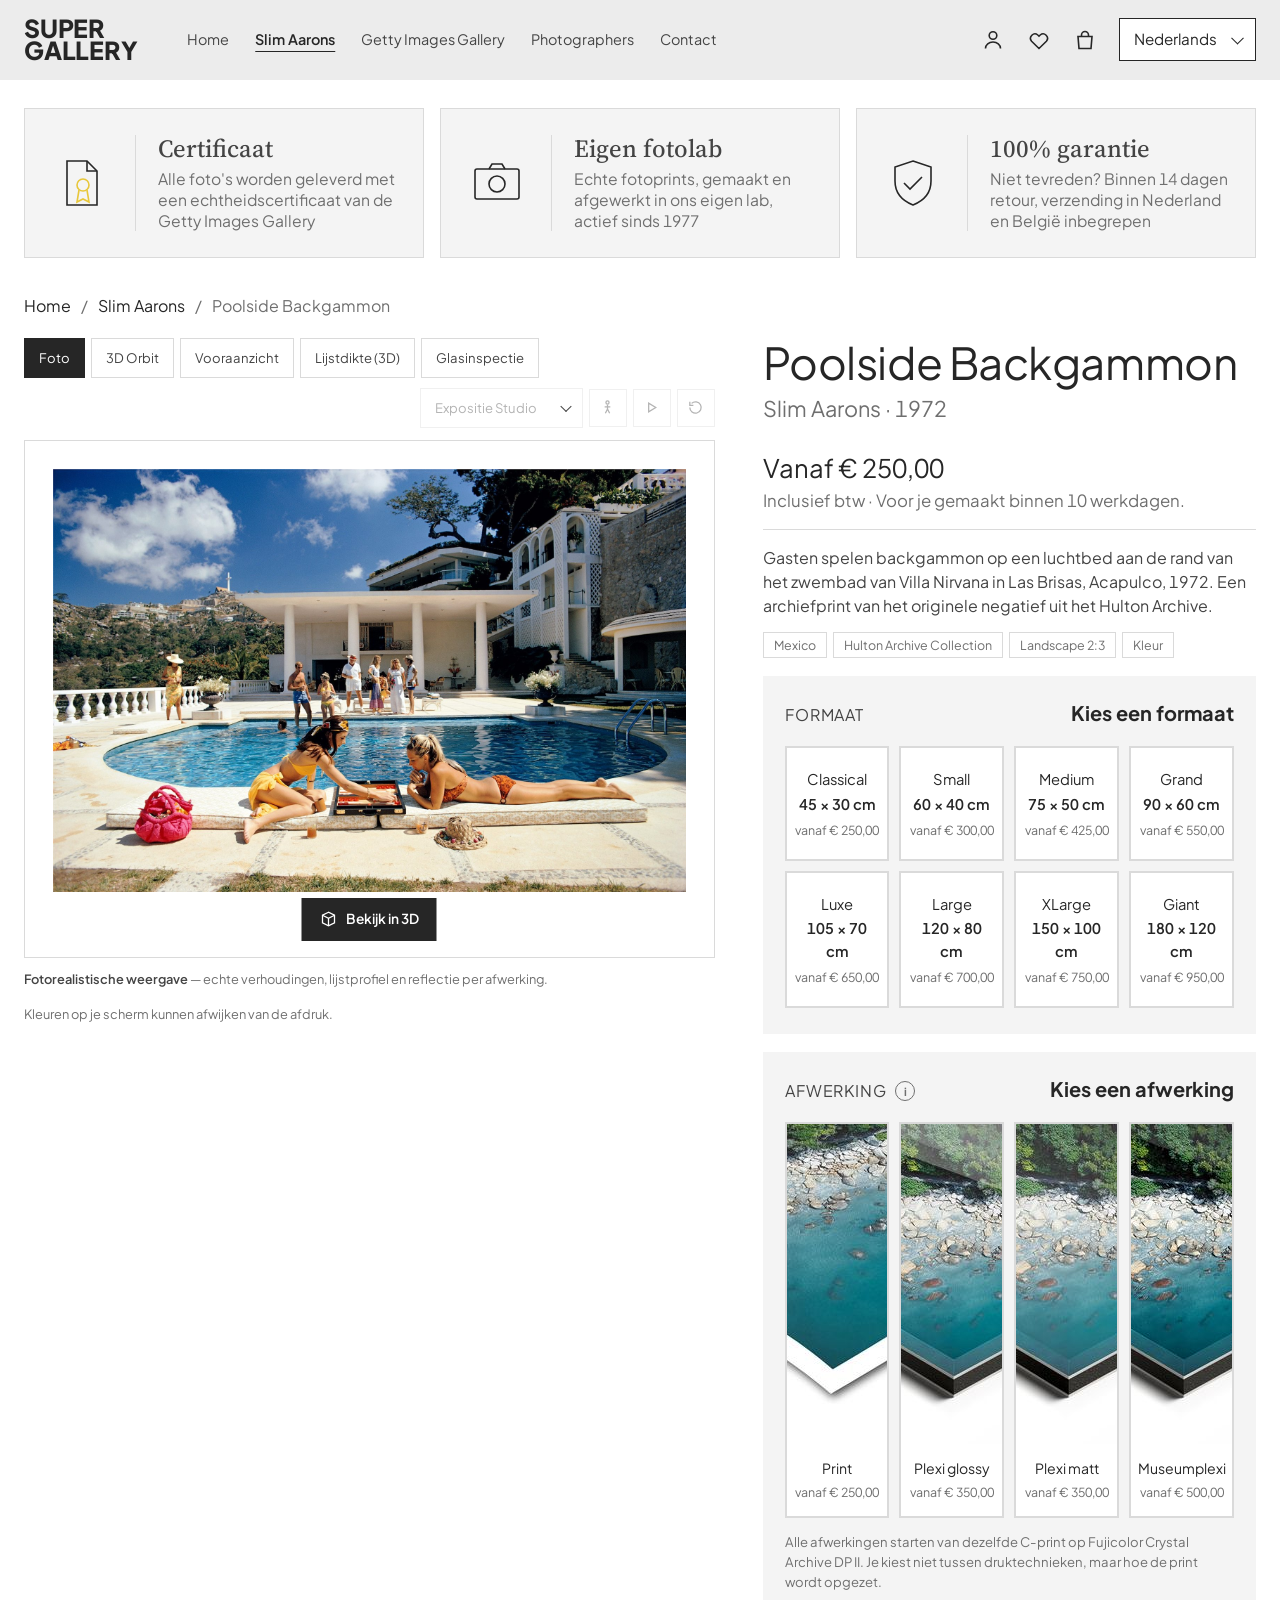
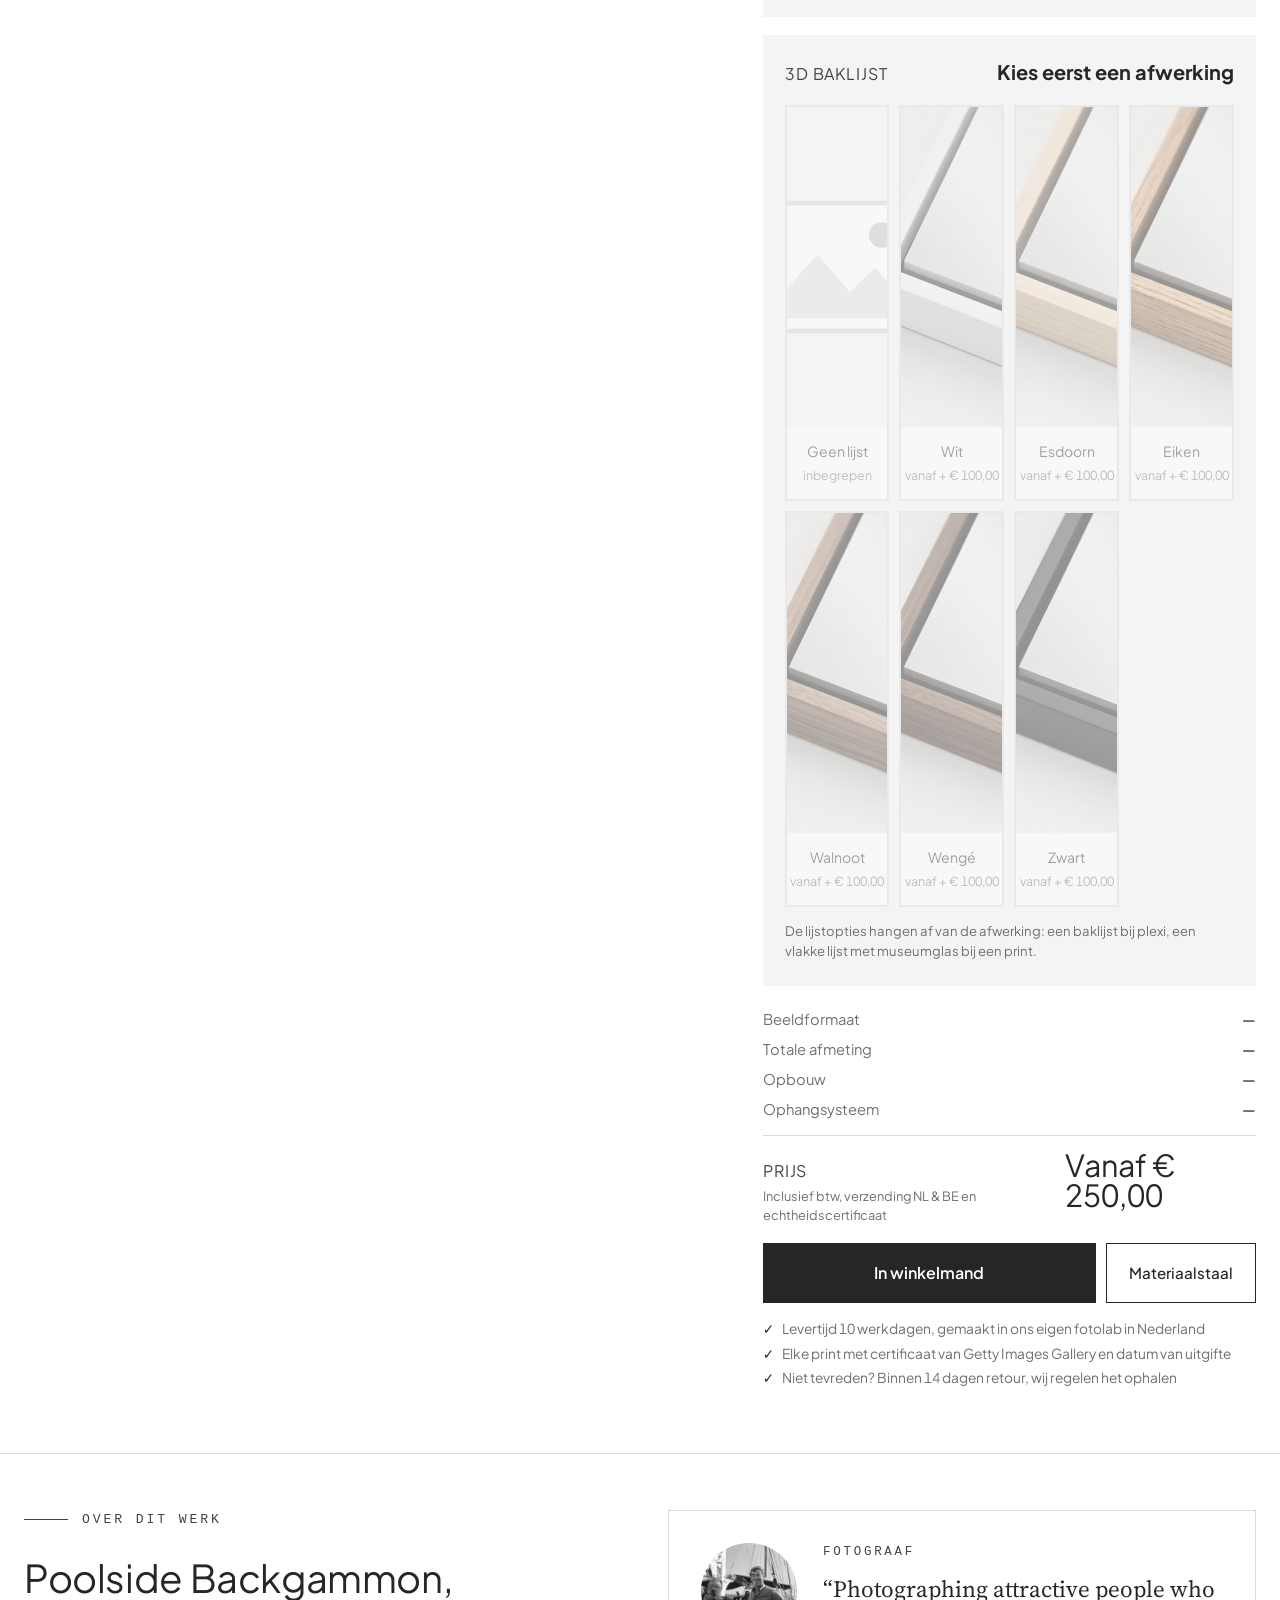
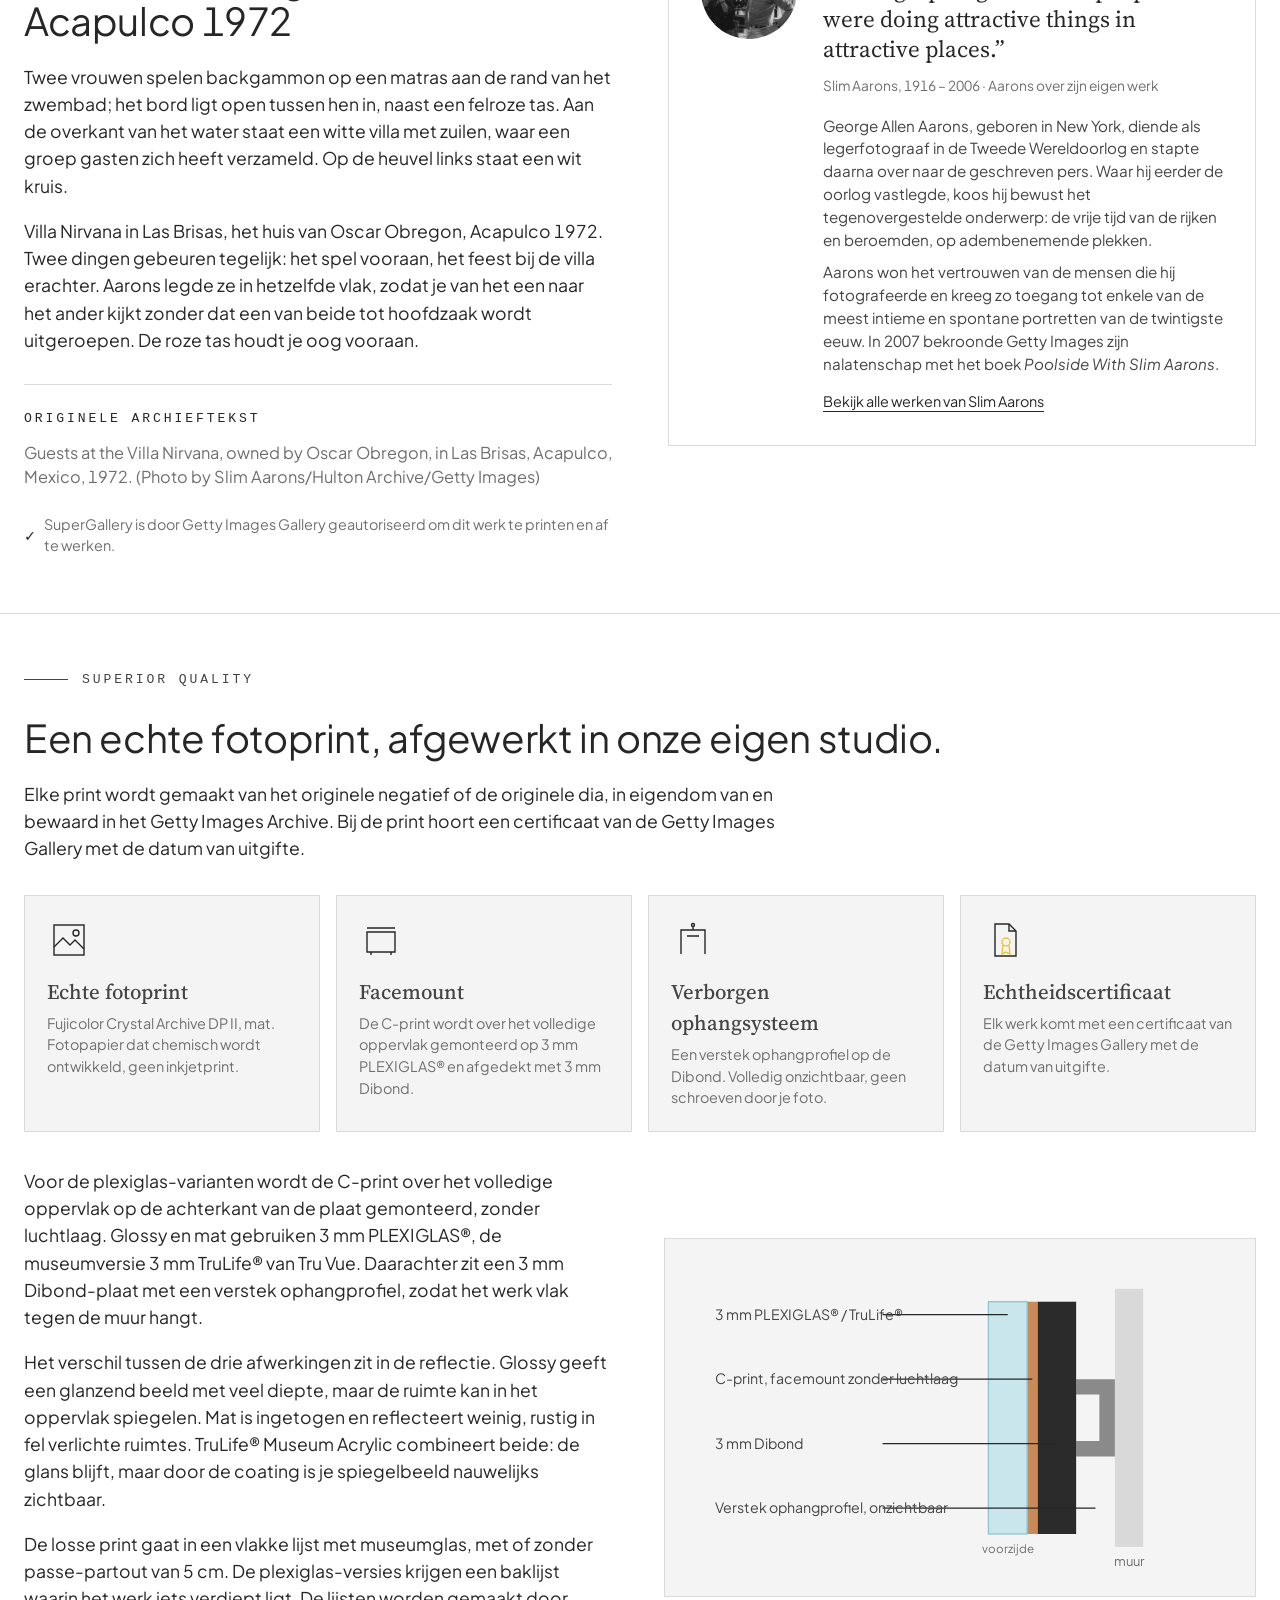
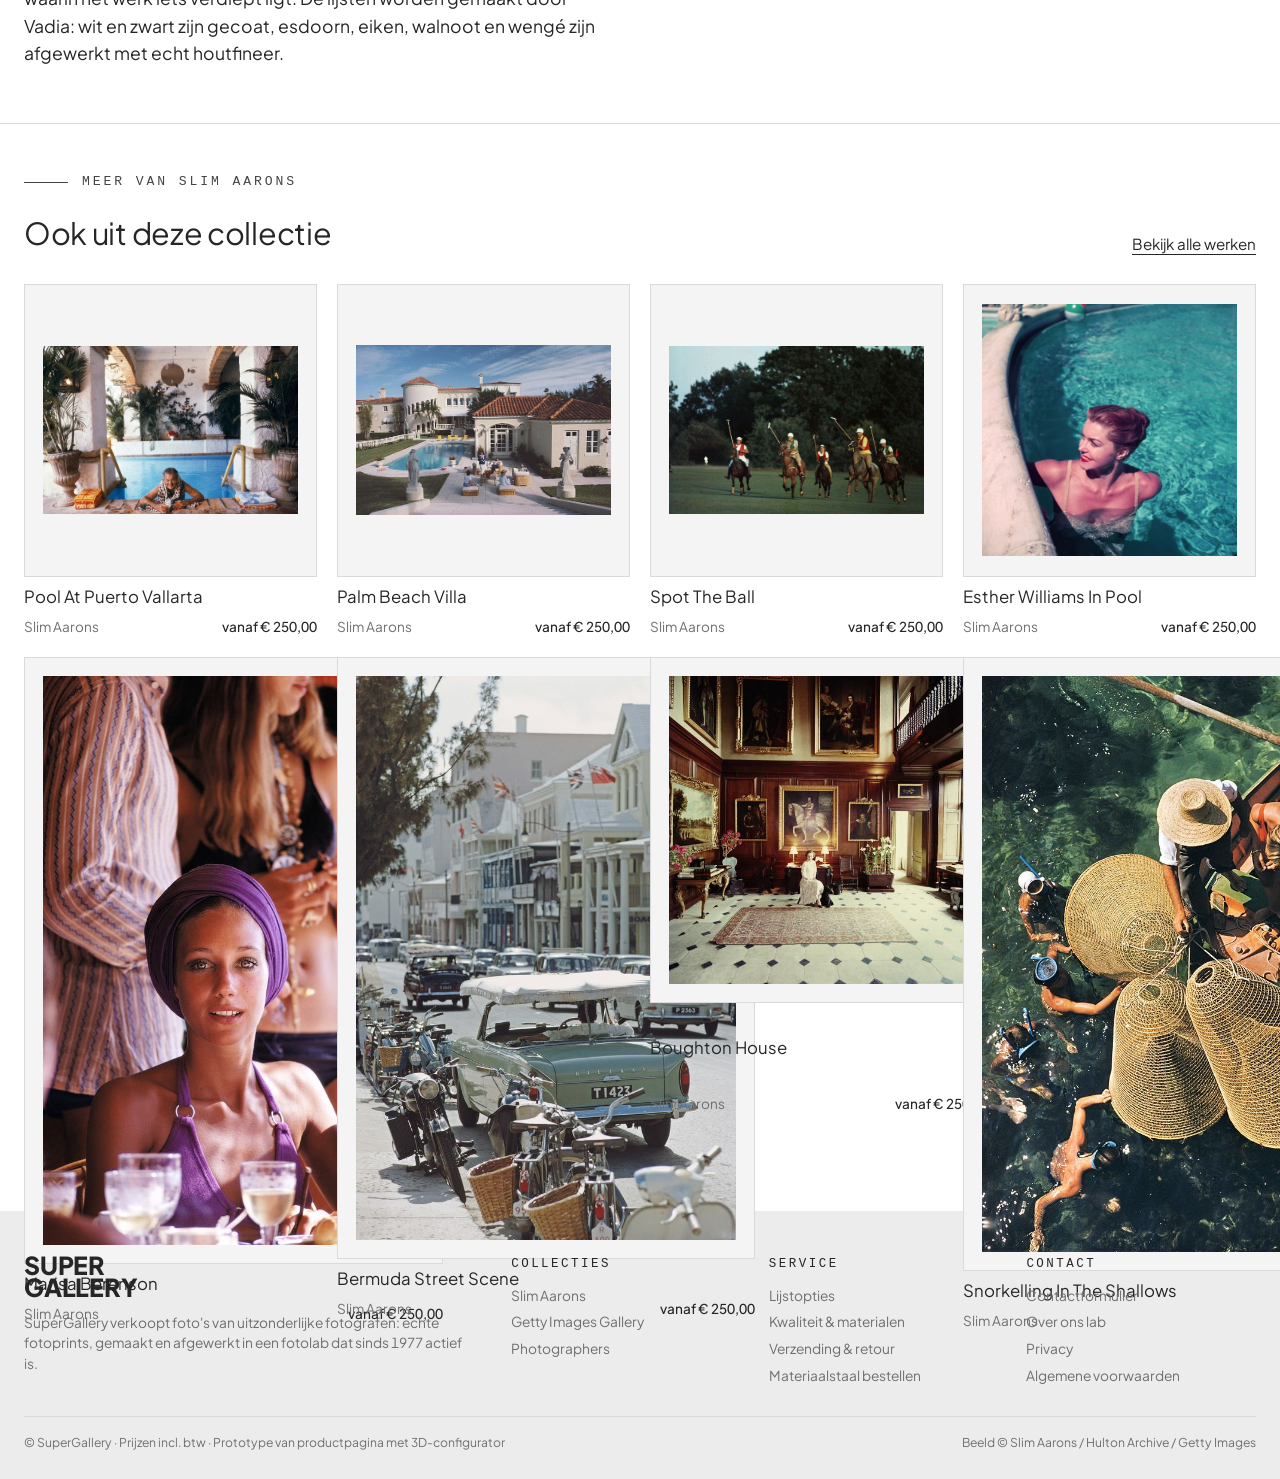
==== commit 9dc93813: "Start met de 2D-foto en schakel naar 3D bij de eerste keuze - Geen voorselectie meer: de pagina toon" ====
--- a/supergallery/index.html
+++ b/supergallery/index.html
@@ -90,7 +90,8 @@
     <div class="viewer-col">
       <div class="viewer-toolbar">
         <div class="seg" role="tablist" aria-label="Weergave">
-          <button role="tab" data-view="orbit" aria-pressed="true">3D Orbit</button>
+          <button role="tab" data-view="photo" aria-pressed="true">Foto</button>
+          <button role="tab" data-view="orbit" aria-pressed="false">3D Orbit</button>
           <button role="tab" data-view="front" aria-pressed="false">Vooraanzicht</button>
           <button role="tab" data-view="edge" aria-pressed="false">Lijstdikte (3D)</button>
           <button role="tab" data-view="glass" aria-pressed="false">Glasinspectie</button>
@@ -118,6 +119,13 @@
 
       <div class="viewer" id="viewer">
         <div class="viewer-loading" id="viewerLoading">3D-weergave laden…</div>
+        <div class="viewer-photo" id="viewerPhoto">
+          <img src="img/poolside.jpg" alt="Poolside Backgammon — Slim Aarons, Acapulco 1972" width="1800" height="1203" />
+          <button class="to3d" id="to3d" type="button">
+            <svg viewBox="0 0 24 24" fill="none" stroke="currentColor" stroke-width="1.7"><path d="M12 3 4 7v10l8 4 8-4V7z"/><path d="M4 7l8 4 8-4M12 11v10"/></svg>
+            Bekijk in 3D
+          </button>
+        </div>
         <div class="viewer-hud">
           <div class="hud-top">
             <span class="chip"><span class="dot"></span><strong id="hudConfig">Print · geen lijst</strong></span>
@@ -169,6 +177,7 @@
           <span class="sel" id="frameSel"></span>
         </div>
         <div class="opts frames" id="frameOpts"></div>
+        <div class="opts mats" id="matOpts" hidden></div>
         <p class="rule-note" id="frameNote"></p>
       </div>
 
@@ -178,8 +187,8 @@
         <div class="row"><span>Opbouw</span><b id="sumBuild"></b></div>
         <div class="row"><span>Ophangsysteem</span><b id="sumHang"></b></div>
         <div class="total">
-          <div><span class="label">Totaal</span><small>Inclusief btw, verzending NL &amp; BE en echtheidscertificaat</small></div>
-          <span class="amount" id="sumPrice">€ 250,00</span>
+          <div><span class="label" id="sumLabel">Prijs</span><small>Inclusief btw, verzending NL &amp; BE en echtheidscertificaat</small></div>
+          <span class="amount" id="sumPrice">Vanaf € 250,00</span>
         </div>
       </div>
 
--- a/supergallery/style.css
+++ b/supergallery/style.css
@@ -91,7 +91,7 @@
 
 /* ---------- USP-blokken (zoals "Certificate" op de live site) ---------- */
 .usps { display: grid; grid-template-columns: repeat(3, 1fr); gap: 16px; padding-block: 28px 8px; }
-@media (max-width: 860px) { .usps { grid-template-columns: 1fr; } }
+@media (max-width: 860px) { .usps { grid-template-columns: 1fr; } .usps .usp:nth-child(n+2) { display: none; } }
 .usp { background: var(--panel); border: 1px solid var(--line); padding: 26px 24px; display: grid; grid-template-columns: 64px 1px 1fr; gap: 22px; align-items: center; }
 .usp .ic { width: 64px; height: 64px; display: grid; place-items: center; color: var(--ink); }
 .usp .ic svg { width: 56px; height: 56px; }
@@ -148,6 +148,19 @@
 .chip strong { color: var(--ink); font-weight: 600; }
 .chip .dot { display: none; }
 .hint { font-size: 0.74rem; color: var(--muted); text-align: right; }
+/* 2D-foto als startbeeld, tot er een configuratie is gekozen */
+.viewer-photo { position: absolute; inset: 0; z-index: 4; background: var(--surface); display: grid; place-items: center; padding: 28px 28px 64px; transition: opacity 0.35s; }
+.viewer-photo.off { opacity: 0; pointer-events: none; }
+.viewer-photo img { max-width: 100%; max-height: 100%; width: auto; height: auto; object-fit: contain; }
+.viewer.is-photo { background: var(--surface); }
+.to3d {
+  position: absolute; left: 50%; bottom: 16px; transform: translateX(-50%);
+  display: inline-flex; align-items: center; gap: 8px; background: var(--ink); color: var(--ground);
+  padding: 11px 18px; font-size: 0.86rem; font-weight: 600; white-space: nowrap;
+}
+.to3d svg { width: 18px; height: 18px; }
+.to3d:hover { opacity: 0.88; }
+.toolbar-right .round:disabled, .toolbar-right select:disabled { opacity: 0.4; cursor: not-allowed; }
 .viewer-loading { position: absolute; inset: 0; display: grid; place-items: center; background: var(--viewer-bg); color: var(--muted); font-size: 0.85rem; z-index: 2; transition: opacity 0.4s; }
 .viewer-loading.done { opacity: 0; pointer-events: none; }
 .viewer-fallback { position: absolute; inset: 0; display: grid; place-items: center; padding: 24px; text-align: center; background: var(--viewer-bg); color: var(--ink-2); z-index: 3; }
@@ -189,6 +202,9 @@
 .opt.pic { padding: 0 0 14px; gap: 0; }
 .opt.pic img { width: 100%; aspect-ratio: 1; object-fit: cover; margin-bottom: 14px; background: var(--panel); }
 .opt.pic .t { font-size: 0.88rem; padding-inline: 6px; }
+.opts.mats { grid-template-columns: 1fr; margin-top: 12px; }
+.opt.mat { padding: 16px 12px; }
+.opt.mat .t { font-size: 1.05rem; }
 .rule-note { font-size: 0.82rem; color: var(--muted); margin-top: 14px; }
 
 .summary { margin-top: 22px; display: grid; gap: 8px; font-size: 0.92rem; }
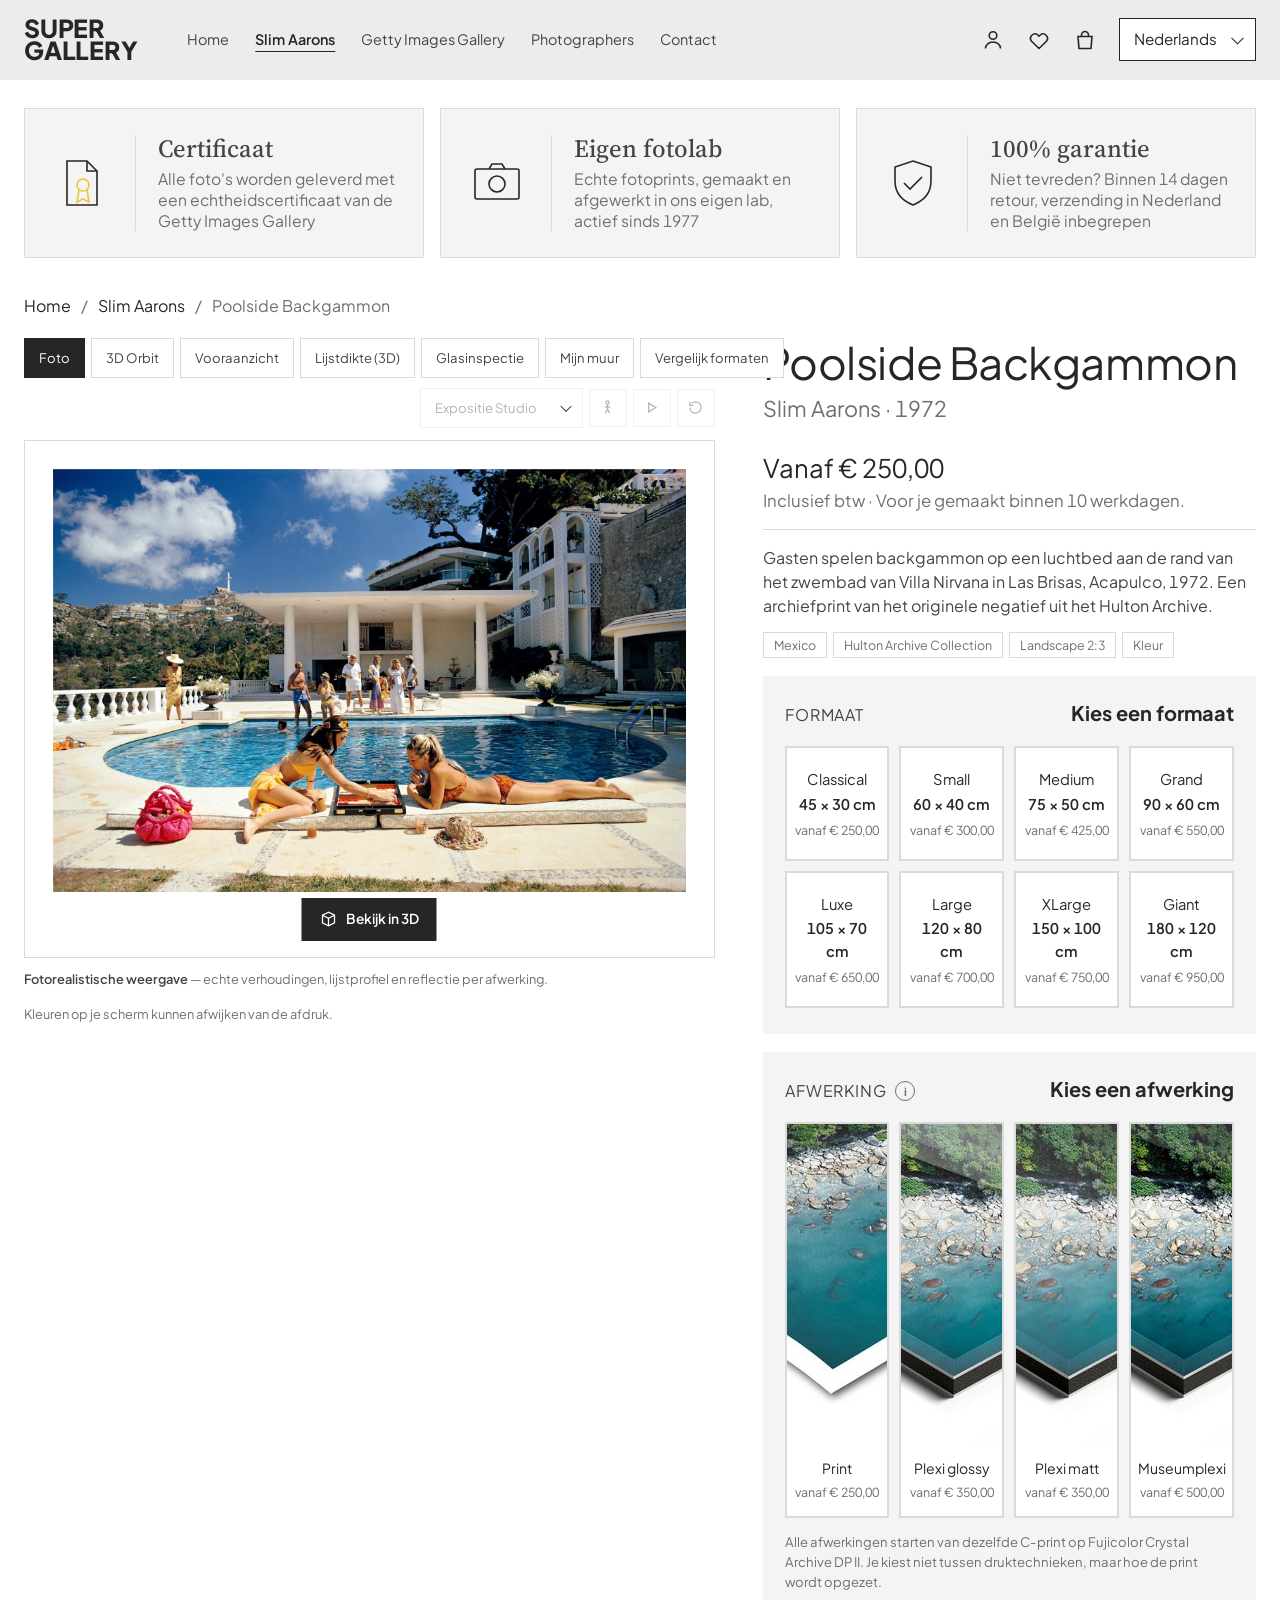
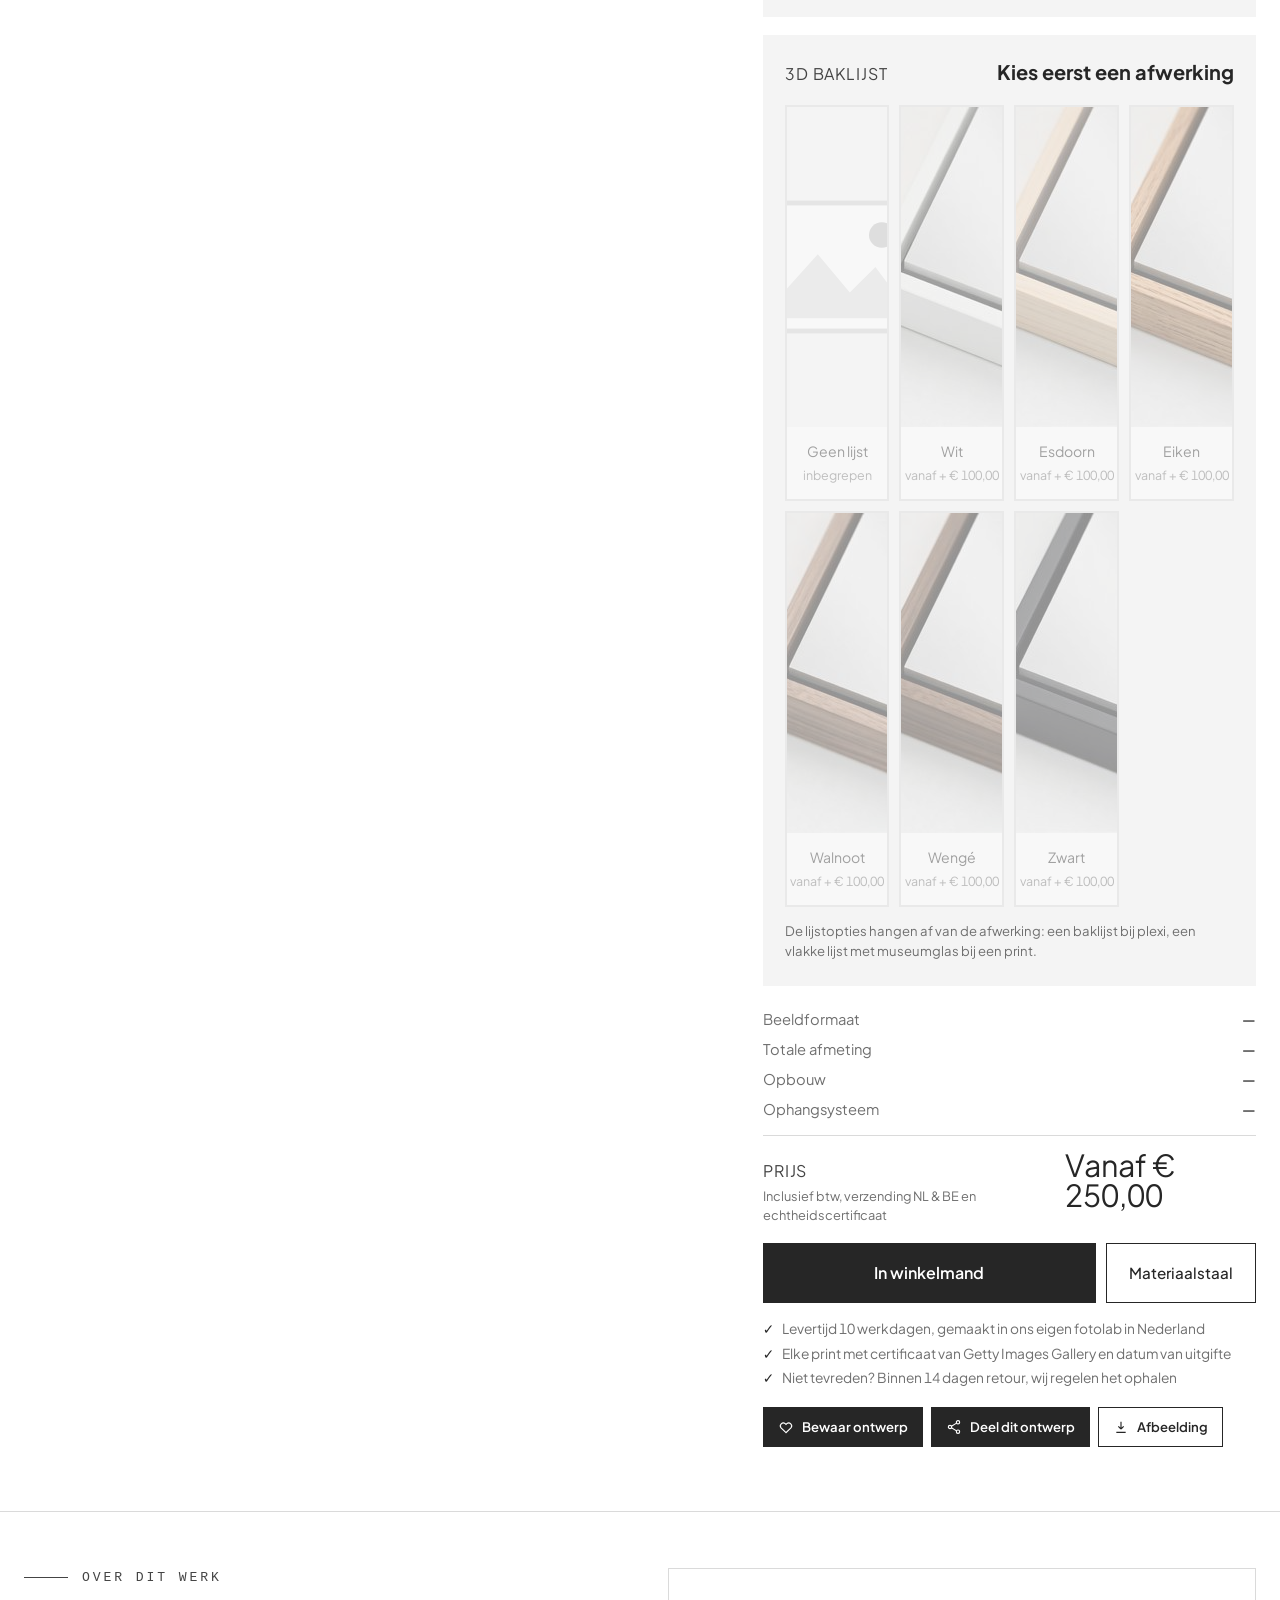
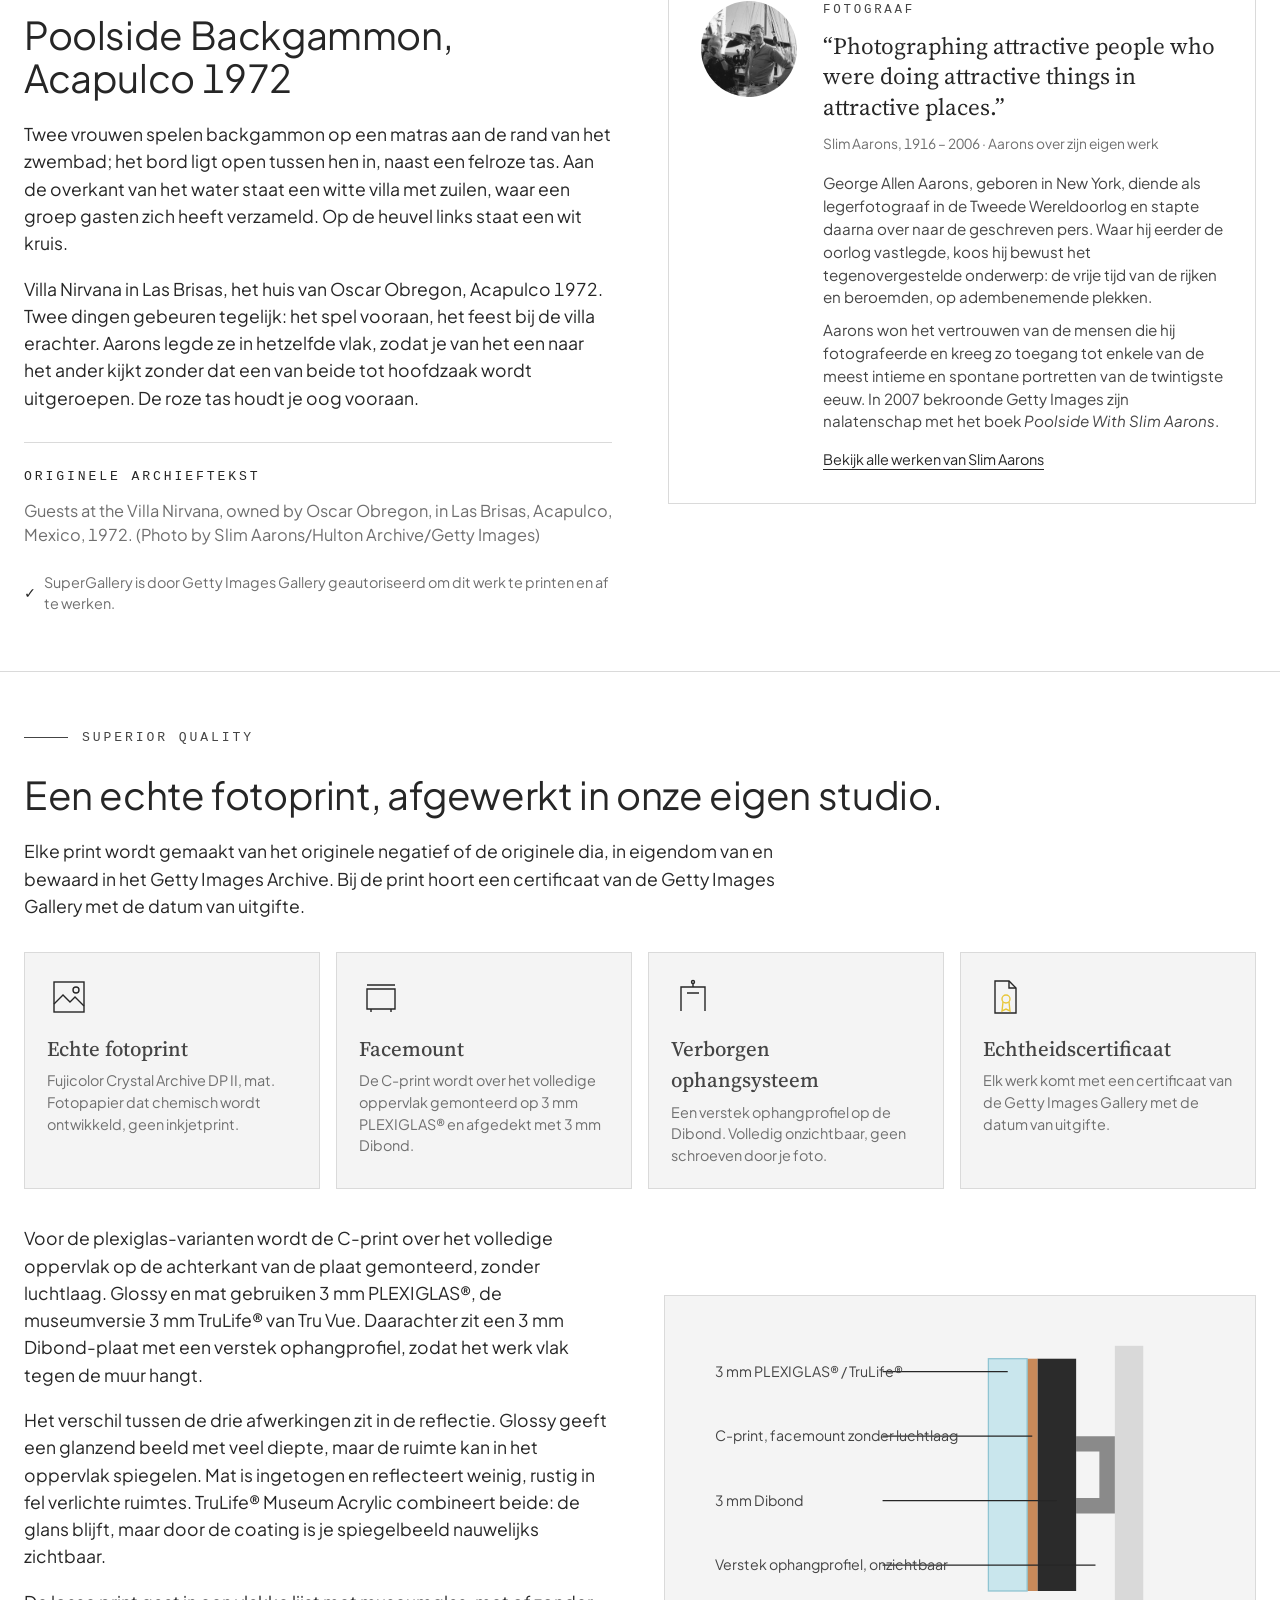
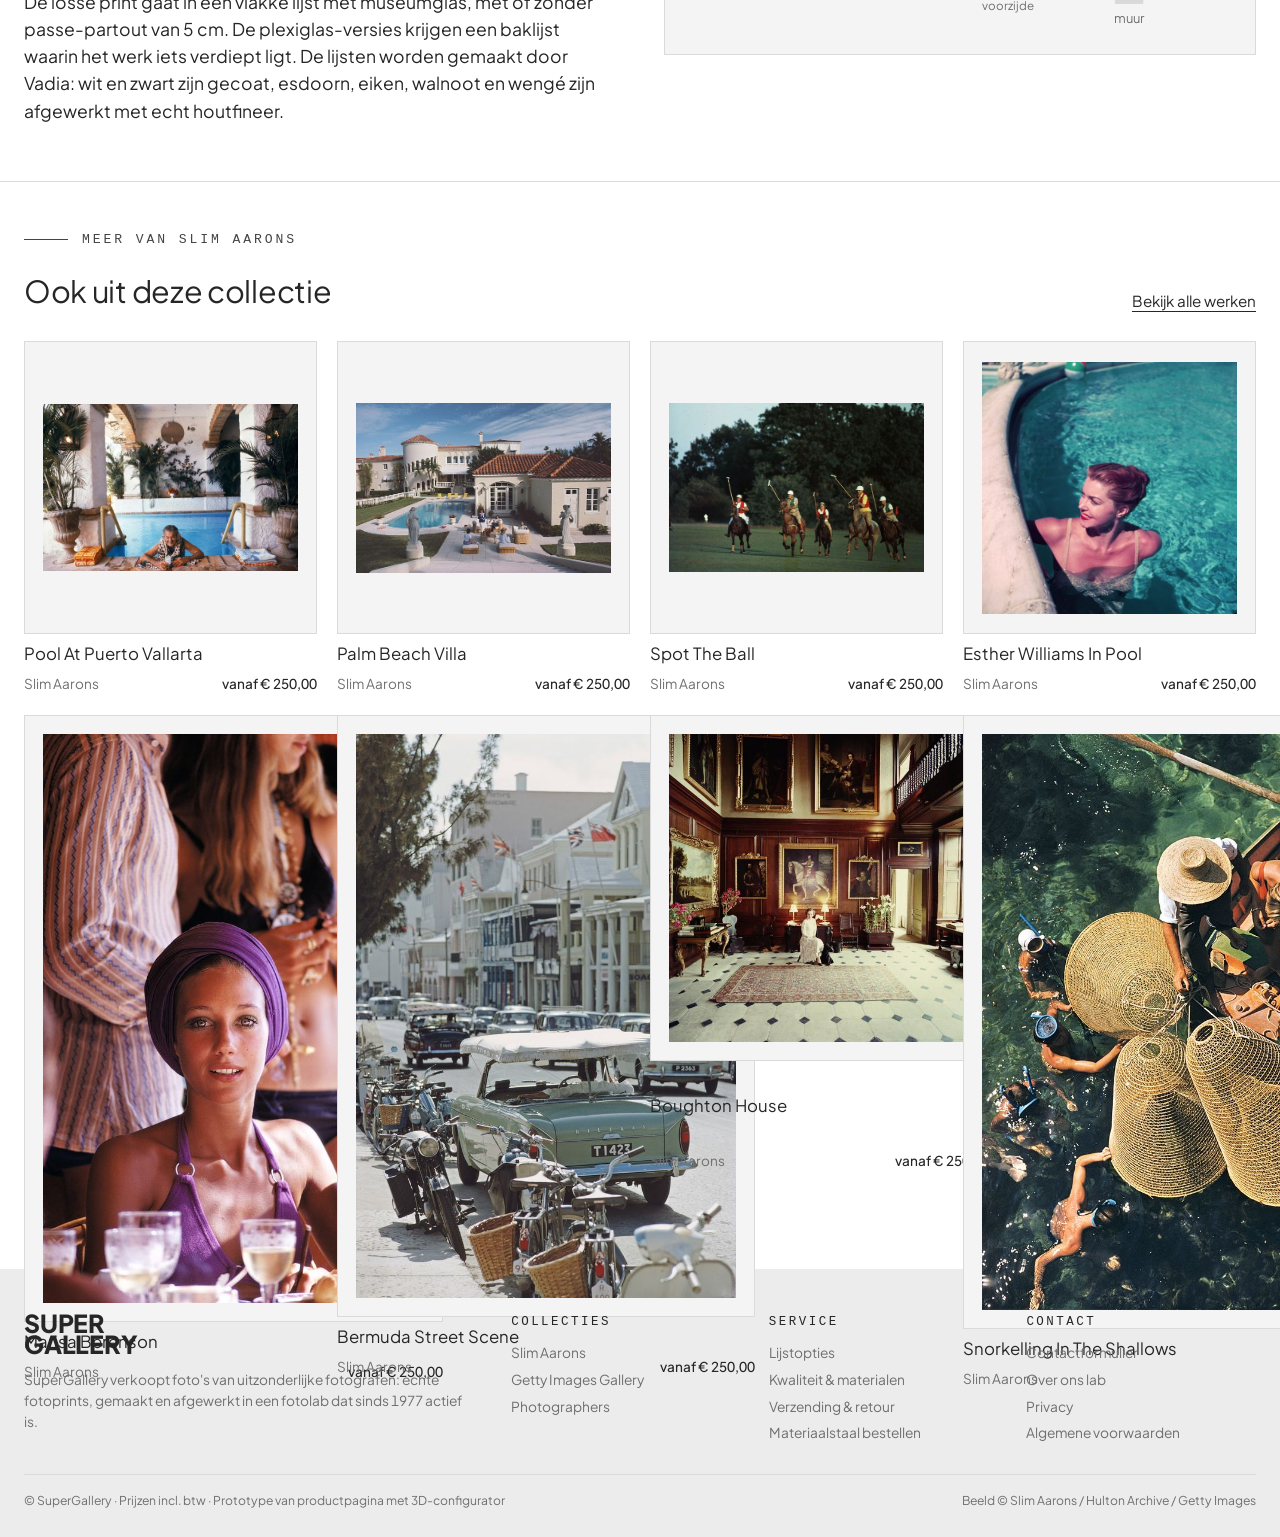
==== commit e6f7cee3: "Mijn muur, formaatvergelijker, delen en bewaren van een ontwerp - Mijn muur: eigen foto of camera, h" ====
--- a/supergallery/index.html
+++ b/supergallery/index.html
@@ -41,8 +41,9 @@
       <a class="icon-btn" href="#" aria-label="Account">
         <svg viewBox="0 0 24 24" fill="none" stroke="currentColor" stroke-width="1.6"><circle cx="12" cy="7.5" r="3.8"/><path d="M4.5 20.5c0-3.9 3.4-6.5 7.5-6.5s7.5 2.6 7.5 6.5"/></svg>
       </a>
-      <a class="icon-btn" href="#" aria-label="Verlanglijst">
+      <a class="icon-btn" href="#bewaard" aria-label="Bewaarde ontwerpen">
         <svg viewBox="0 0 24 24" fill="none" stroke="currentColor" stroke-width="1.6"><path d="M12 20.5 4.6 13.2a4.4 4.4 0 0 1 6.2-6.2L12 8.2l1.2-1.2a4.4 4.4 0 0 1 6.2 6.2z"/></svg>
+        <span class="badge" id="wishCount" hidden>0</span>
       </a>
       <a class="icon-btn" href="#" aria-label="Winkelmand" id="bagBtn">
         <svg viewBox="0 0 24 24" fill="none" stroke="currentColor" stroke-width="1.6"><path d="M5 8.5h14l-1 12H6z"/><path d="M8.5 8.5V7a3.5 3.5 0 0 1 7 0v1.5"/></svg>
@@ -95,6 +96,8 @@
           <button role="tab" data-view="front" aria-pressed="false">Vooraanzicht</button>
           <button role="tab" data-view="edge" aria-pressed="false">Lijstdikte (3D)</button>
           <button role="tab" data-view="glass" aria-pressed="false">Glasinspectie</button>
+          <button role="tab" data-view="wall" aria-pressed="false">Mijn muur</button>
+          <button role="tab" data-view="compare" aria-pressed="false">Vergelijk formaten</button>
         </div>
         <div class="toolbar-right">
           <div class="select-pill">
@@ -126,6 +129,32 @@
             Bekijk in 3D
           </button>
         </div>
+        <div class="viewer-wall off" id="viewerWall">
+          <div class="wall-scene" id="wallScene">
+            <div class="wall-default"><div class="wall-default-floor"></div></div>
+            <img id="wallPhoto" alt="" hidden />
+            <img class="wall-art" id="wallArt" alt="Het werk op jouw muur" draggable="false" />
+          </div>
+          <div class="wall-bar">
+            <label class="btn-mini file">
+              <input type="file" id="wallFile" accept="image/*" capture="environment" hidden />
+              <svg viewBox="0 0 24 24" fill="none" stroke="currentColor" stroke-width="1.7"><rect x="3" y="7" width="18" height="13" rx="2"/><circle cx="12" cy="13.5" r="3.5"/><path d="M8 7l1.5-3h5L16 7"/></svg>
+              Foto van je muur
+            </label>
+            <label class="wall-range">Breedte in beeld
+              <input type="range" id="wallWidth" min="150" max="800" step="10" value="350" />
+              <span id="wallWidthVal">350 cm</span>
+            </label>
+            <span class="wall-size" id="wallSizeLabel"></span>
+            <span class="wall-hint">Sleep het werk op zijn plek</span>
+          </div>
+        </div>
+        <div class="viewer-compare off" id="viewerCompare">
+          <div class="cmp-chips" id="cmpChips"></div>
+          <div class="cmp-stage" id="cmpStage"></div>
+          <div class="cmp-legend" id="cmpLegend"></div>
+          <p class="cmp-note" id="cmpNote"></p>
+        </div>
         <div class="viewer-hud">
           <div class="hud-top">
             <span class="chip"><span class="dot"></span><strong id="hudConfig">Print · geen lijst</strong></span>
@@ -145,6 +174,10 @@
 
     <!-- ================= Configurator ================= -->
     <div class="config">
+      <div class="welcome" id="welcome" hidden>
+        <span id="welcomeText"></span>
+        <div class="welcome-actions"><button type="button" class="btn-mini" id="welcomeLoad">Laden</button><button type="button" class="btn-mini ghost" id="welcomeClose">Sluiten</button></div>
+      </div>
       <h1>Poolside Backgammon</h1>
       <p class="byline">Slim Aarons · 1972</p>
       <p class="from">Vanaf € 250,00</p>
@@ -201,6 +234,33 @@
         <span>Elke print met certificaat van Getty Images Gallery en datum van uitgifte</span>
         <span>Niet tevreden? Binnen 14 dagen retour, wij regelen het ophalen</span>
       </div>
+      <div class="share-row">
+        <button type="button" class="btn-mini" id="saveBtn">
+          <svg viewBox="0 0 24 24" fill="none" stroke="currentColor" stroke-width="1.7"><path d="M12 20.5 4.6 13.2a4.4 4.4 0 0 1 6.2-6.2L12 8.2l1.2-1.2a4.4 4.4 0 0 1 6.2 6.2z"/></svg>
+          Bewaar ontwerp
+        </button>
+        <button type="button" class="btn-mini" id="shareBtn">
+          <svg viewBox="0 0 24 24" fill="none" stroke="currentColor" stroke-width="1.7"><circle cx="18" cy="5" r="2.5"/><circle cx="6" cy="12" r="2.5"/><circle cx="18" cy="19" r="2.5"/><path d="M8.2 10.8l7.6-4.6M8.2 13.2l7.6 4.6"/></svg>
+          Deel dit ontwerp
+        </button>
+        <button type="button" class="btn-mini ghost" id="downloadBtn">
+          <svg viewBox="0 0 24 24" fill="none" stroke="currentColor" stroke-width="1.7"><path d="M12 4v11m0 0-4-4m4 4 4-4M5 20h14"/></svg>
+          Afbeelding
+        </button>
+      </div>
+      <section class="saved-section" id="savedSection" hidden>
+        <a id="bewaard"></a>
+        <div class="group-head"><h2>Bewaarde ontwerpen</h2></div>
+        <div class="saved-list" id="savedList"></div>
+        <form class="remind" id="remindForm">
+          <label for="remindMail">Herinnering per e-mail</label>
+          <div class="remind-row">
+            <input type="email" id="remindMail" placeholder="jouw@e-mail.nl" required />
+            <button type="submit" class="btn-mini">Stuur over 2 dagen</button>
+          </div>
+          <small>Je krijgt één mail met je bewaarde ontwerp. Geen nieuwsbrief.</small>
+        </form>
+      </section>
     </div>
   </div>
 </main>
--- a/supergallery/style.css
+++ b/supergallery/style.css
@@ -83,7 +83,7 @@
   .logo { font-size: 1.3rem; }
   .nav-tools { gap: 0; }
   .icon-btn { width: 36px; }
-  .nav-tools .icon-btn[aria-label="Verlanglijst"] { display: none; }
+  .nav-tools .icon-btn[aria-label="Bewaarde ontwerpen"] { display: none; }
   .lang { margin-left: 4px; }
   .lang select { padding: 8px 28px 8px 10px; font-size: 0.85rem; }
   .lang::after { right: 10px; }
@@ -307,3 +307,74 @@
   .group-head { flex-direction: column; align-items: flex-start; gap: 4px; }
   .group-head .sel { text-align: left; }
 }
+
+/* ---------- Mijn muur ---------- */
+.viewer-wall, .viewer-compare { position: absolute; inset: 0; z-index: 4; background: var(--surface); display: flex; flex-direction: column; transition: opacity 0.35s; }
+.viewer-wall.off, .viewer-compare.off { opacity: 0; pointer-events: none; }
+.wall-scene { position: relative; flex: 1; min-height: 0; overflow: hidden; background: #e9e6e0; touch-action: none; }
+.wall-default { position: absolute; inset: 0; background: linear-gradient(#efece6, #e3dfd7); }
+.wall-default-floor { position: absolute; left: 0; right: 0; bottom: 0; height: 22%; background: linear-gradient(#cbc2b3, #b9ae9d); border-top: 6px solid #f2f0ec; }
+.wall-scene.has-photo .wall-default { display: none; }
+#wallPhoto { position: absolute; inset: 0; width: 100%; height: 100%; object-fit: contain; }
+.wall-art { position: absolute; cursor: grab; touch-action: none; filter: drop-shadow(0 14px 22px rgba(0,0,0,0.28)); transition: opacity 0.2s; user-select: none; -webkit-user-select: none; }
+.wall-art:active { cursor: grabbing; }
+.wall-art.loading { opacity: 0; }
+.wall-bar { display: flex; align-items: center; gap: 14px; flex-wrap: wrap; padding: 10px 12px; border-top: 1px solid var(--line); font-size: 0.78rem; color: var(--ink-2); background: var(--surface); }
+.wall-range { display: inline-flex; align-items: center; gap: 8px; }
+.wall-range input { width: 130px; accent-color: var(--ink); }
+.wall-range span { min-width: 52px; font-weight: 600; color: var(--ink); }
+.wall-size { color: var(--muted); }
+.wall-hint { margin-left: auto; color: var(--muted); }
+@media (max-width: 600px) { .wall-hint { display: none; } .wall-bar { gap: 10px; } }
+
+.btn-mini {
+  display: inline-flex; align-items: center; gap: 8px; background: var(--ink); color: var(--ground); border: 1px solid var(--ink);
+  padding: 9px 14px; font-size: 0.82rem; font-weight: 600; cursor: pointer;
+}
+.btn-mini svg { width: 16px; height: 16px; }
+.btn-mini:hover { opacity: 0.88; }
+.btn-mini.ghost { background: var(--surface); color: var(--ink); }
+.btn-mini.ghost:hover { background: var(--panel); opacity: 1; }
+.btn-mini.file { cursor: pointer; }
+
+/* ---------- Vergelijk formaten ---------- */
+.viewer-compare { padding: 10px 12px 12px; gap: 10px; overflow: hidden; }
+.cmp-chips { display: flex; gap: 6px; flex-wrap: wrap; }
+.chip-btn { border: 1px solid var(--line); background: var(--surface); padding: 5px 10px; font-size: 0.74rem; color: var(--ink-2); }
+.chip-btn[aria-pressed="true"] { background: var(--ink); color: var(--ground); border-color: var(--ink); }
+.cmp-stage { position: relative; flex: 1; min-height: 0; background: linear-gradient(#f1efea, #e6e2db); border: 1px solid var(--line); overflow: hidden; }
+.cmp-floor { position: absolute; left: 0; right: 0; bottom: 0; height: 4px; background: #cfc8bb; }
+.cmp-sofa { position: absolute; bottom: 0; }
+.cmp-sofa svg { width: 100%; height: 100%; display: block; }
+.cmp-art { position: absolute; filter: drop-shadow(0 10px 16px rgba(0,0,0,0.25)); transition: opacity 0.2s; }
+.cmp-art.loading { opacity: 0; }
+.cmp-legend { display: grid; grid-auto-flow: column; grid-auto-columns: 1fr; gap: 8px; }
+.cmp-item { border: 2px solid var(--line); background: var(--surface); padding: 8px 6px; display: grid; gap: 1px; text-align: center; font-size: 0.76rem; color: var(--muted); }
+.cmp-item b { color: var(--ink); font-size: 0.86rem; }
+.cmp-item[aria-pressed="true"] { border-color: var(--ink); }
+.cmp-item:hover { border-color: var(--muted); }
+.cmp-note { font-size: 0.74rem; color: var(--muted); }
+
+/* ---------- Delen en bewaren ---------- */
+.share-row { display: flex; gap: 8px; flex-wrap: wrap; margin-top: 18px; }
+.welcome { background: var(--panel); border: 1px solid var(--line); padding: 14px 16px; margin-bottom: 18px; display: flex; gap: 12px; align-items: center; flex-wrap: wrap; font-size: 0.9rem; }
+.welcome-actions { display: flex; gap: 6px; margin-left: auto; }
+.saved-section { margin-top: 28px; background: var(--panel); padding: 22px; }
+.saved-list { display: grid; gap: 10px; }
+.saved { display: grid; grid-template-columns: 84px 1fr; gap: 14px; background: var(--surface); border: 1px solid var(--line); padding: 10px; align-items: center; }
+.saved img { width: 84px; height: 64px; object-fit: contain; }
+.saved-body { display: grid; gap: 2px; font-size: 0.8rem; color: var(--muted); min-width: 0; }
+.saved-body b { color: var(--ink); font-size: 0.88rem; }
+.saved-actions { display: flex; gap: 6px; margin-top: 6px; flex-wrap: wrap; }
+.saved-actions .btn-mini { padding: 6px 10px; font-size: 0.76rem; }
+.remind { margin-top: 18px; display: grid; gap: 6px; font-size: 0.82rem; }
+.remind label { font-weight: 600; color: var(--ink); }
+.remind-row { display: flex; gap: 8px; flex-wrap: wrap; }
+.remind-row input { flex: 1; min-width: 180px; border: 1px solid var(--line); padding: 9px 12px; font: inherit; background: var(--surface); }
+.remind small { color: var(--muted); }
+@media (max-width: 600px) {
+  .chip-btn { font-size: 0.68rem; padding: 4px 7px; }
+  .cmp-item { font-size: 0.7rem; padding: 6px 4px; }
+  .cmp-item b { font-size: 0.78rem; }
+  .cmp-note { display: none; }
+}
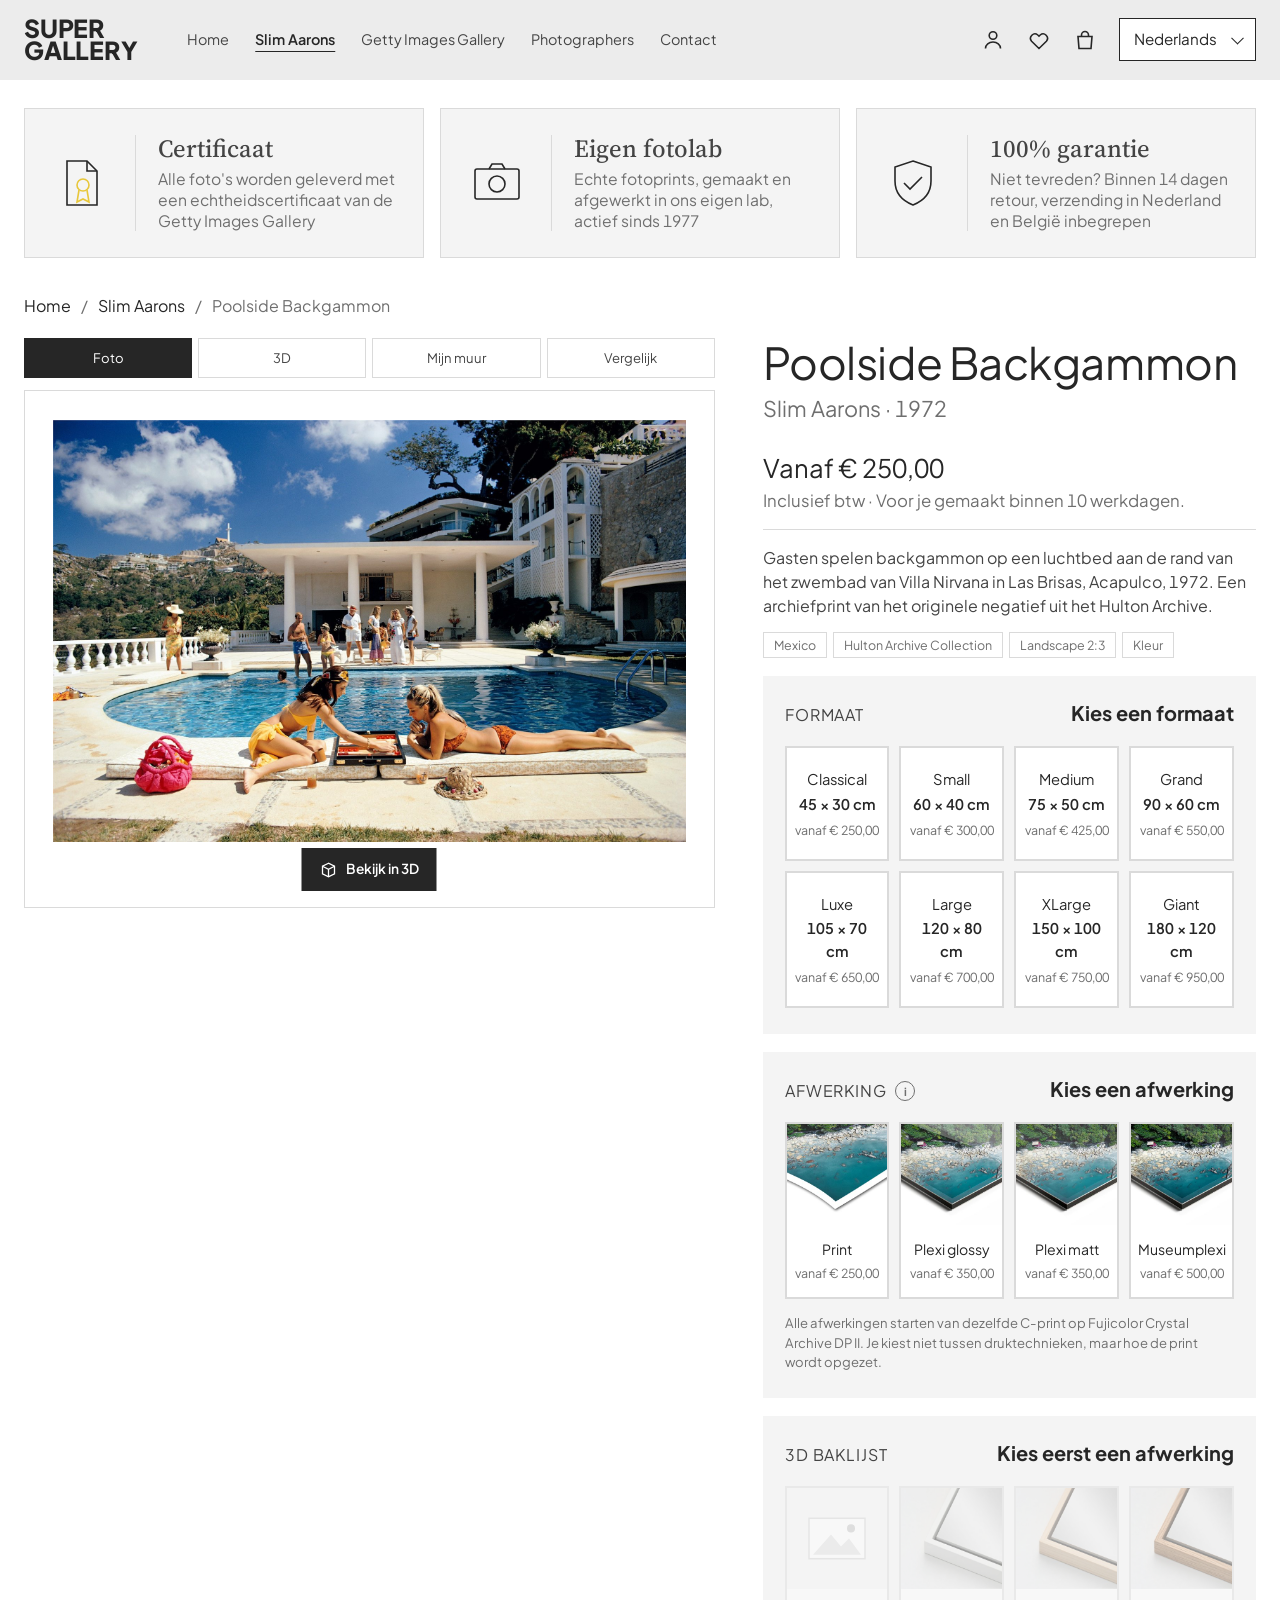
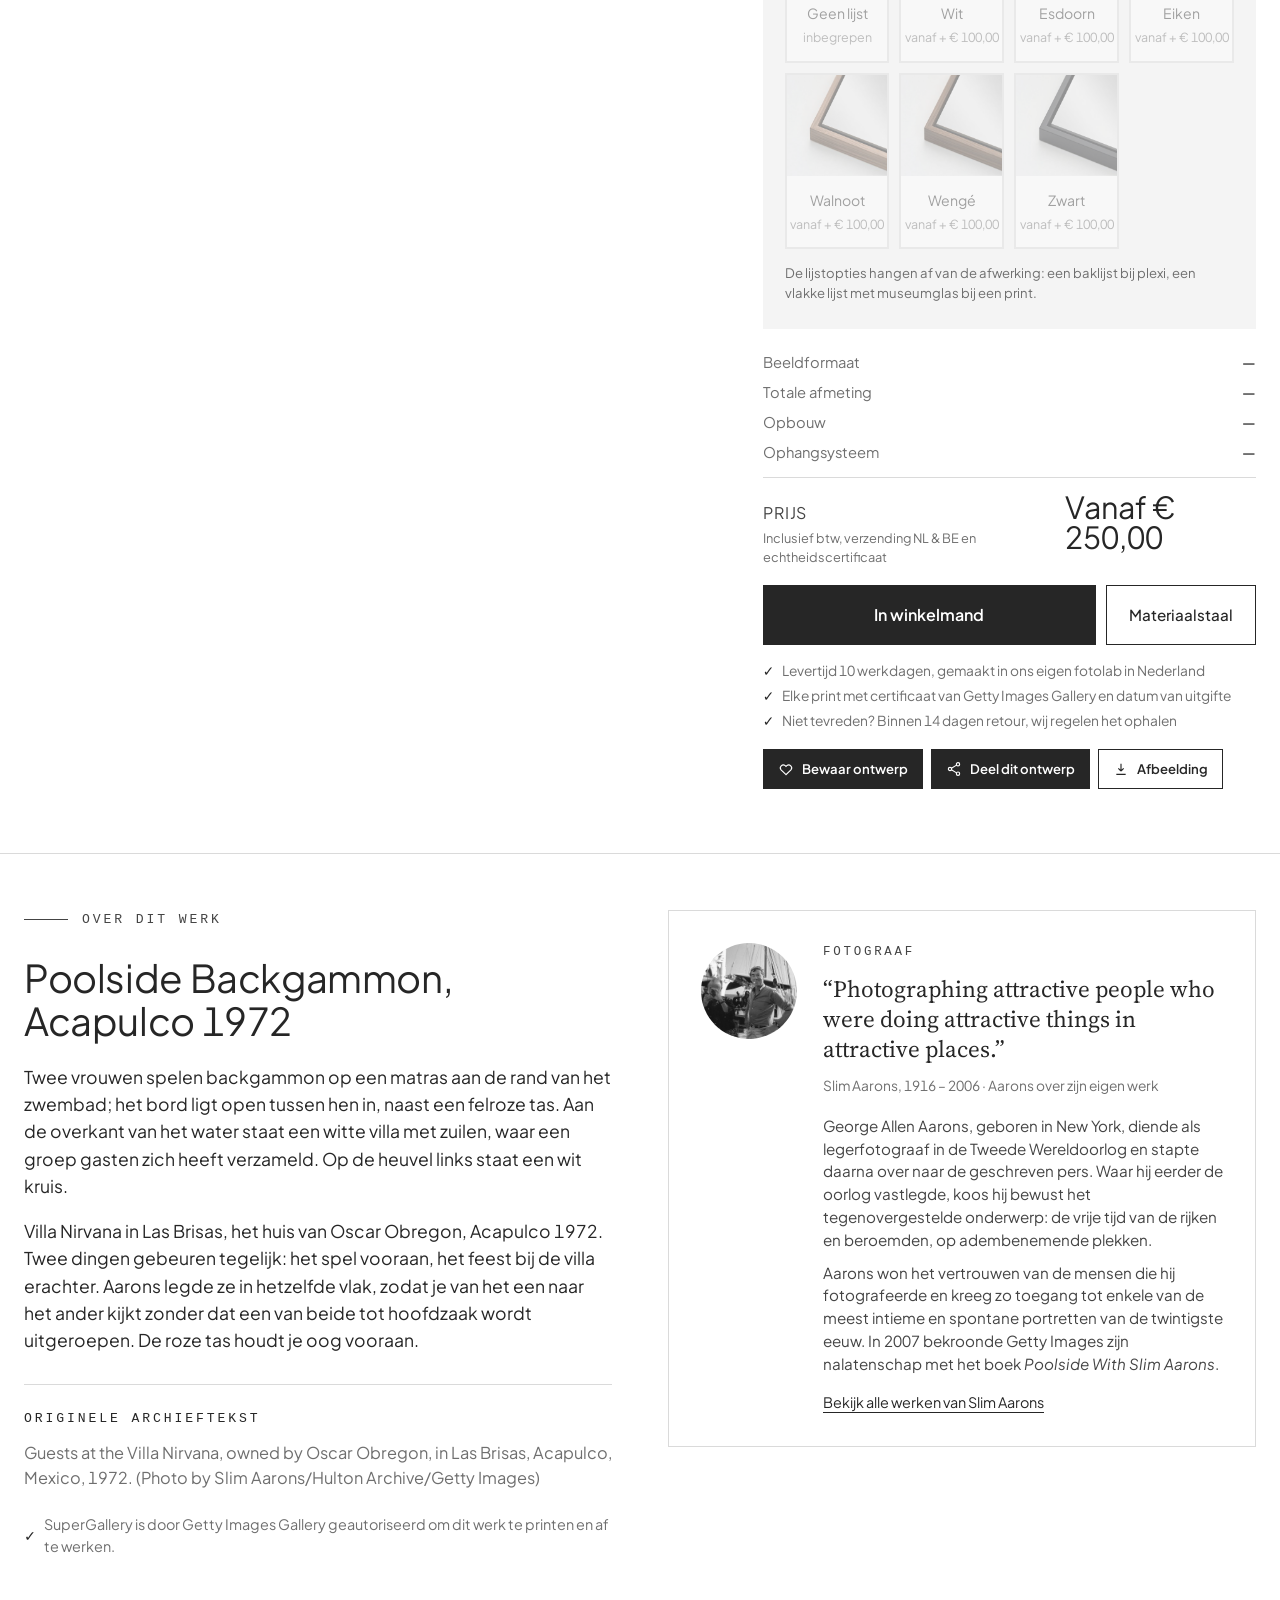
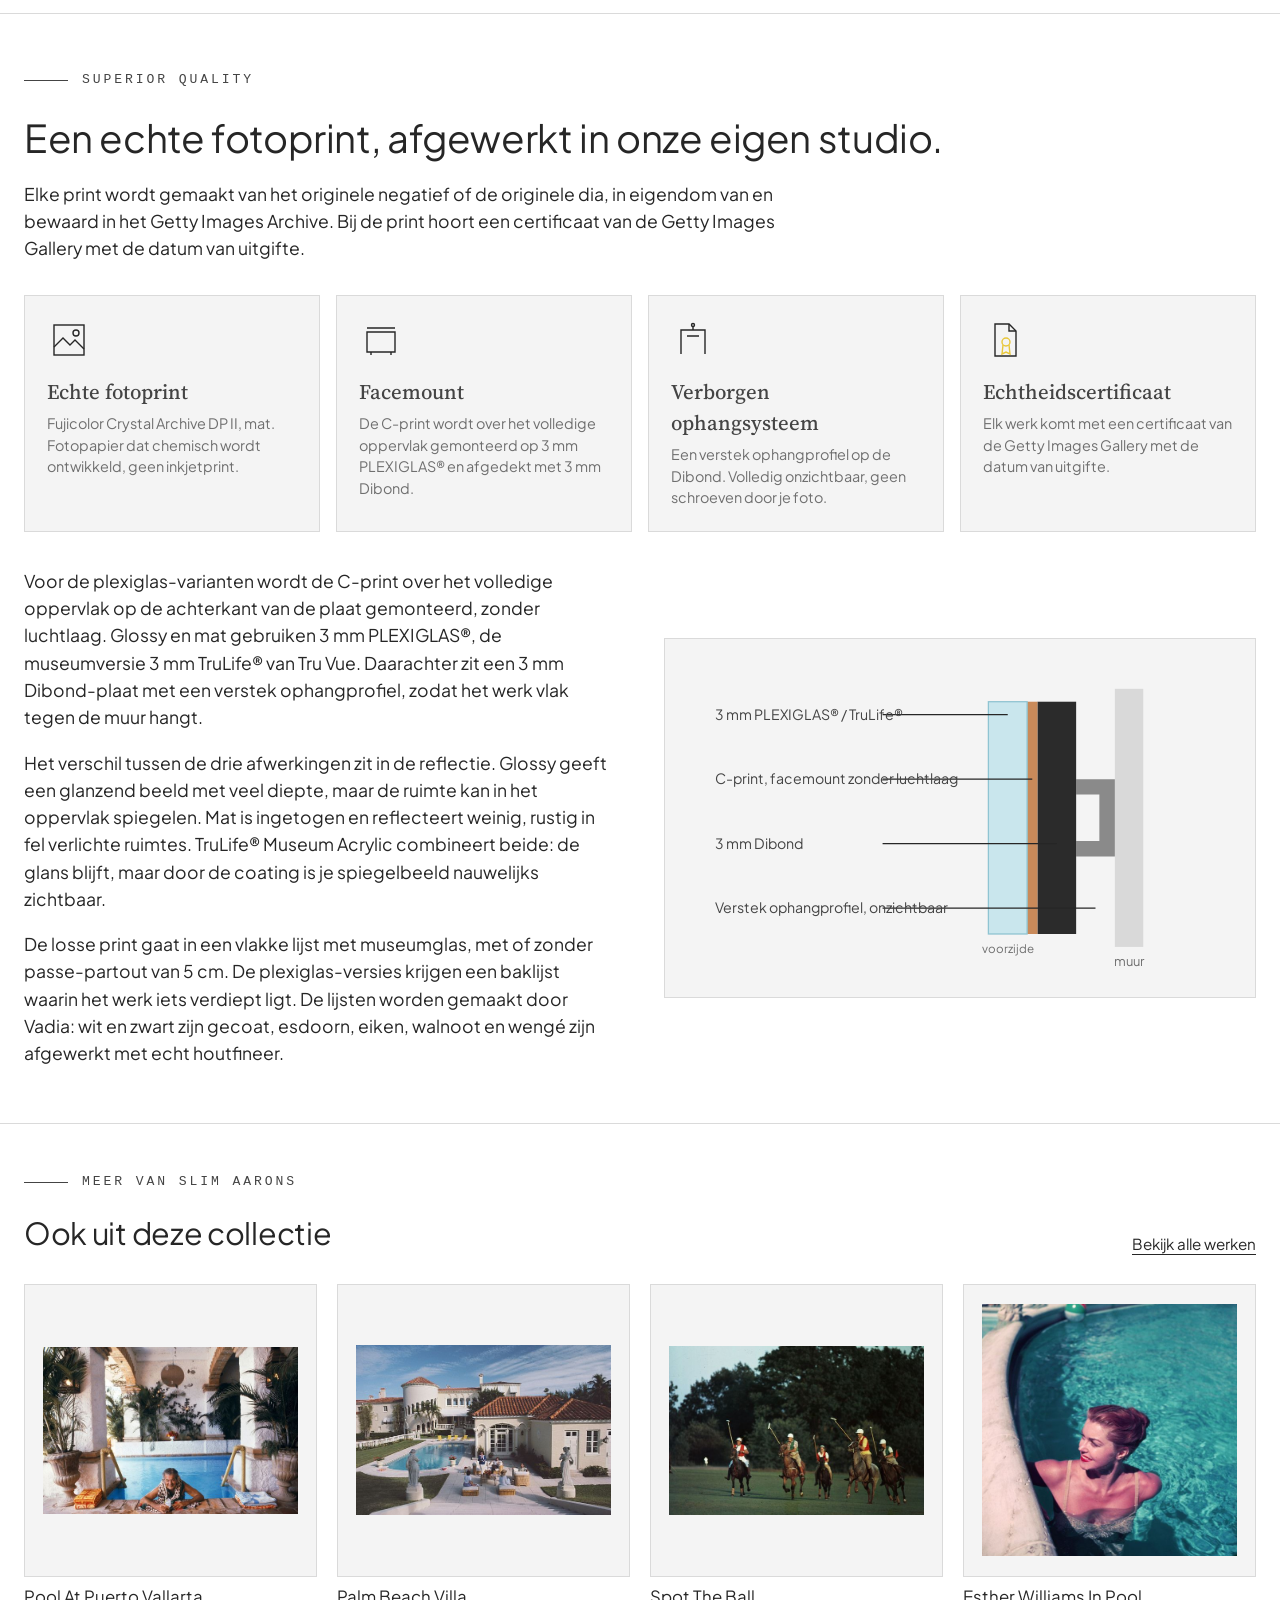
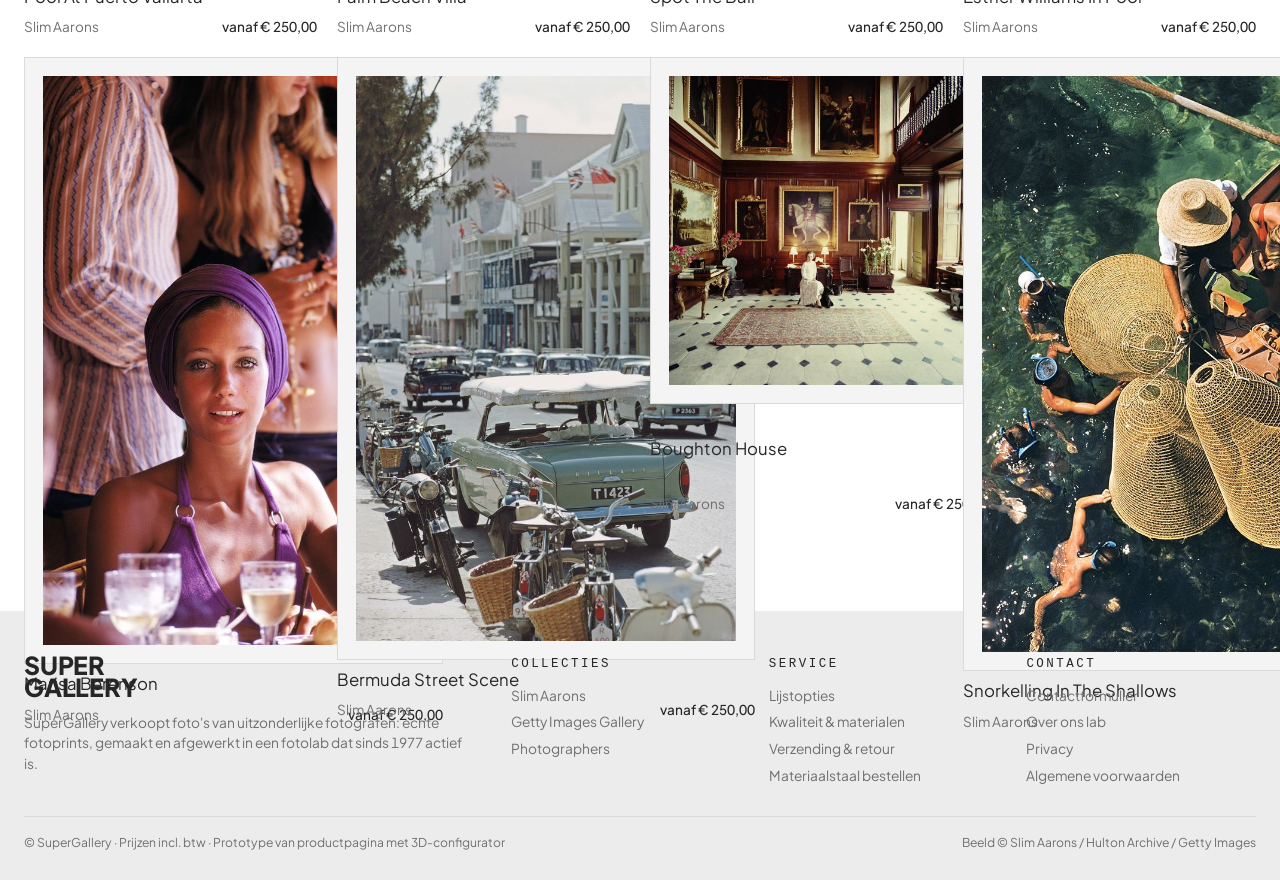
==== commit 4ab2fc35: "Rustigere viewer: vier tabs en een iconenbalk in de 3D-weergave - Tabs teruggebracht tot Foto, 3D, M" ====
--- a/supergallery/index.html
+++ b/supergallery/index.html
@@ -92,31 +92,9 @@
       <div class="viewer-toolbar">
         <div class="seg" role="tablist" aria-label="Weergave">
           <button role="tab" data-view="photo" aria-pressed="true">Foto</button>
-          <button role="tab" data-view="orbit" aria-pressed="false">3D Orbit</button>
-          <button role="tab" data-view="front" aria-pressed="false">Vooraanzicht</button>
-          <button role="tab" data-view="edge" aria-pressed="false">Lijstdikte (3D)</button>
-          <button role="tab" data-view="glass" aria-pressed="false">Glasinspectie</button>
+          <button role="tab" data-view="orbit" aria-pressed="false">3D</button>
           <button role="tab" data-view="wall" aria-pressed="false">Mijn muur</button>
-          <button role="tab" data-view="compare" aria-pressed="false">Vergelijk formaten</button>
-        </div>
-        <div class="toolbar-right">
-          <div class="select-pill">
-            <select id="studio" aria-label="Expositie-omgeving">
-              <option value="studio">Expositie Studio</option>
-              <option value="galerie">Galerie wit</option>
-              <option value="woonkamer">Woonkamer warm</option>
-              <option value="donker">Donkere wand</option>
-            </select>
-          </div>
-          <button class="round" id="scaleToggle" aria-pressed="false" title="Schaal tonen (persoon 1,75 m)" aria-label="Schaal tonen">
-            <svg viewBox="0 0 24 24" fill="none" stroke="currentColor" stroke-width="1.8"><circle cx="12" cy="5" r="2.2"/><path d="M12 8v6m0 0-3 6m3-6 3 6M8 11h8"/></svg>
-          </button>
-          <button class="round" id="spinToggle" aria-pressed="false" title="Automatisch draaien" aria-label="Automatisch draaien">
-            <svg viewBox="0 0 24 24" fill="none" stroke="currentColor" stroke-width="1.8"><path d="M8 6v12l10-6z"/></svg>
-          </button>
-          <button class="round" id="resetView" title="Weergave herstellen" aria-label="Weergave herstellen">
-            <svg viewBox="0 0 24 24" fill="none" stroke="currentColor" stroke-width="1.8"><path d="M4 12a8 8 0 1 0 2.5-5.8"/><path d="M4 4v5h5"/></svg>
-          </button>
+          <button role="tab" data-view="compare" aria-pressed="false">Vergelijk</button>
         </div>
       </div>
 
@@ -156,19 +134,38 @@
           <p class="cmp-note" id="cmpNote"></p>
         </div>
         <div class="viewer-hud">
-          <div class="hud-top">
-            <span class="chip"><span class="dot"></span><strong id="hudConfig">Print · geen lijst</strong></span>
-            <span class="chip" id="hudView">Sleep om te draaien</span>
+          <span class="chip"><strong id="hudSize">45 × 30 cm</strong></span>
+          <span class="hud-hint" id="hudHint">Sleep om te draaien · knijp of scroll om te zoomen</span>
+        </div>
+        <div class="viewer-bar" id="viewerBar">
+          <button type="button" data-cam="front" title="Vooraanzicht" aria-label="Vooraanzicht" aria-pressed="false">
+            <svg viewBox="0 0 24 24" fill="none" stroke="currentColor" stroke-width="1.7"><rect x="4" y="5" width="16" height="14"/><rect x="7" y="8" width="10" height="8"/></svg>
+          </button>
+          <button type="button" data-cam="edge" title="Lijstdikte (zijaanzicht)" aria-label="Lijstdikte" aria-pressed="false">
+            <svg viewBox="0 0 24 24" fill="none" stroke="currentColor" stroke-width="1.7"><path d="M7 4l10 3v13L7 17z"/><path d="M7 4v13M17 7l-3 1"/></svg>
+          </button>
+          <button type="button" data-cam="glass" title="Glasinspectie (close-up)" aria-label="Glasinspectie" aria-pressed="false">
+            <svg viewBox="0 0 24 24" fill="none" stroke="currentColor" stroke-width="1.7"><circle cx="10.5" cy="10.5" r="6"/><path d="m20 20-5-5M7.5 9a3 3 0 0 1 3-3"/></svg>
+          </button>
+          <span class="bar-sep"></span>
+          <div class="select-pill">
+            <select id="studio" aria-label="Omgeving">
+              <option value="studio">Studio</option>
+              <option value="galerie">Galerie</option>
+              <option value="woonkamer">Woonkamer</option>
+              <option value="donker">Donker</option>
+            </select>
           </div>
-          <div class="hud-bottom">
-            <span class="chip">Totale afmeting <strong id="hudSize">45 × 30 cm</strong></span>
-            <span class="hint">Scroll of knijp om te zoomen · twee vingers of Shift+slepen om te schuiven</span>
-          </div>
-        </div>
-      </div>
-      <div class="viewer-notes">
-        <span><b>Fotorealistische weergave</b> — echte verhoudingen, lijstprofiel en reflectie per afwerking.</span>
-        <span>Kleuren op je scherm kunnen afwijken van de afdruk.</span>
+          <button type="button" id="scaleToggle" aria-pressed="false" title="Schaal tonen (persoon 1,75 m)" aria-label="Schaal tonen">
+            <svg viewBox="0 0 24 24" fill="none" stroke="currentColor" stroke-width="1.8"><circle cx="12" cy="5" r="2.2"/><path d="M12 8v6m0 0-3 6m3-6 3 6M8 11h8"/></svg>
+          </button>
+          <button type="button" id="spinToggle" aria-pressed="false" title="Automatisch draaien" aria-label="Automatisch draaien">
+            <svg viewBox="0 0 24 24" fill="none" stroke="currentColor" stroke-width="1.8"><path d="M8 6v12l10-6z"/></svg>
+          </button>
+          <button type="button" id="resetView" title="Weergave herstellen" aria-label="Weergave herstellen">
+            <svg viewBox="0 0 24 24" fill="none" stroke="currentColor" stroke-width="1.8"><path d="M4 12a8 8 0 1 0 2.5-5.8"/><path d="M4 4v5h5"/></svg>
+          </button>
+        </div>
       </div>
     </div>
 
--- a/supergallery/style.css
+++ b/supergallery/style.css
@@ -114,21 +114,31 @@
 @media (max-width: 980px) { .viewer-col { position: static; } }
 
 .viewer-toolbar { display: flex; gap: 10px; align-items: center; flex-wrap: wrap; margin-bottom: 12px; }
-.seg { display: inline-flex; gap: 6px; }
+.seg { display: flex; gap: 6px; width: 100%; }
+.seg button { flex: 1; }
 .seg button { padding: 9px 14px; border: 1px solid var(--line); background: var(--surface); font-size: 0.82rem; color: var(--ink-2); white-space: nowrap; }
 .seg button:hover { border-color: var(--ink); color: var(--ink); }
 .seg button[aria-pressed="true"] { background: var(--ink); color: var(--ground); border-color: var(--ink); }
-.toolbar-right { margin-left: auto; display: flex; gap: 6px; align-items: center; }
+/* Instellingenbalk onderin de 3D-weergave */
+.viewer-bar {
+  position: absolute; left: 50%; bottom: 12px; transform: translateX(-50%); z-index: 3;
+  display: flex; align-items: center; gap: 4px; padding: 4px;
+  background: color-mix(in srgb, var(--surface) 92%, transparent); border: 1px solid var(--line);
+  max-width: calc(100% - 24px);
+}
+.viewer.is-overlay .viewer-bar { display: none; }
+.viewer-bar button { width: 34px; height: 34px; display: grid; place-items: center; color: var(--ink-2); }
+.viewer-bar button svg { width: 17px; height: 17px; }
+.viewer-bar button:hover { color: var(--ink); background: var(--panel); }
+.viewer-bar button[aria-pressed="true"] { background: var(--ink); color: var(--ground); }
+.bar-sep { width: 1px; height: 22px; background: var(--line); margin-inline: 4px; }
 .select-pill { position: relative; }
 .select-pill select {
-  appearance: none; -webkit-appearance: none; border: 1px solid var(--line); background: var(--surface); border-radius: 0;
-  padding: 9px 34px 9px 14px; font-size: 0.82rem; color: var(--ink-2);
-}
-.select-pill::after { content: ""; position: absolute; right: 13px; top: 50%; width: 7px; height: 7px; border-right: 1.5px solid var(--ink-2); border-bottom: 1.5px solid var(--ink-2); transform: translateY(-70%) rotate(45deg); pointer-events: none; }
-.round { width: 38px; height: 38px; border: 1px solid var(--line); background: var(--surface); color: var(--ink-2); display: grid; place-items: center; }
-.round:hover { border-color: var(--ink); color: var(--ink); }
-.round svg { width: 17px; height: 17px; }
-.round[aria-pressed="true"] { background: var(--ink); color: var(--ground); border-color: var(--ink); }
+  appearance: none; -webkit-appearance: none; border: 0; background: transparent; border-radius: 0;
+  padding: 8px 26px 8px 10px; font-size: 0.78rem; color: var(--ink-2); height: 34px;
+}
+.select-pill select:hover { background: var(--panel); color: var(--ink); }
+.select-pill::after { content: ""; position: absolute; right: 11px; top: 50%; width: 6px; height: 6px; border-right: 1.5px solid var(--ink-2); border-bottom: 1.5px solid var(--ink-2); transform: translateY(-70%) rotate(45deg); pointer-events: none; }
 
 .viewer {
   position: relative; background: var(--viewer-bg); overflow: hidden; border: 1px solid var(--line);
@@ -137,17 +147,15 @@
 @media (max-width: 600px) { .viewer { aspect-ratio: 1 / 1; } }
 .viewer canvas { width: 100% !important; height: 100% !important; display: block; cursor: grab; }
 .viewer.dragging canvas { cursor: grabbing; }
-.viewer-hud { position: absolute; inset: 0; pointer-events: none; display: flex; flex-direction: column; justify-content: space-between; padding: 12px; }
-.hud-top, .hud-bottom { display: flex; justify-content: space-between; align-items: flex-end; gap: 8px; }
-.hud-top { align-items: flex-start; }
+.viewer-hud { position: absolute; inset: 0; pointer-events: none; display: flex; flex-direction: column; justify-content: flex-start; align-items: flex-start; padding: 12px; gap: 8px; }
 .chip {
-  pointer-events: auto; display: inline-flex; align-items: center; gap: 8px;
+  display: inline-flex; align-items: center; gap: 8px;
   background: color-mix(in srgb, var(--surface) 88%, transparent); border: 1px solid var(--line);
-  padding: 6px 10px; font-size: 0.74rem; color: var(--ink-2);
+  padding: 5px 10px; font-size: 0.76rem; color: var(--ink-2);
 }
 .chip strong { color: var(--ink); font-weight: 600; }
-.chip .dot { display: none; }
-.hint { font-size: 0.74rem; color: var(--muted); text-align: right; }
+.hud-hint { font-size: 0.76rem; color: var(--muted); background: color-mix(in srgb, var(--surface) 88%, transparent); padding: 4px 10px; opacity: 0; transition: opacity 0.4s; }
+.hud-hint.show { opacity: 1; }
 /* 2D-foto als startbeeld, tot er een configuratie is gekozen */
 .viewer-photo { position: absolute; inset: 0; z-index: 4; background: var(--surface); display: grid; place-items: center; padding: 28px 28px 64px; transition: opacity 0.35s; }
 .viewer-photo.off { opacity: 0; pointer-events: none; }
@@ -160,7 +168,6 @@
 }
 .to3d svg { width: 18px; height: 18px; }
 .to3d:hover { opacity: 0.88; }
-.toolbar-right .round:disabled, .toolbar-right select:disabled { opacity: 0.4; cursor: not-allowed; }
 .viewer-loading { position: absolute; inset: 0; display: grid; place-items: center; background: var(--viewer-bg); color: var(--muted); font-size: 0.85rem; z-index: 2; transition: opacity 0.4s; }
 .viewer-loading.done { opacity: 0; pointer-events: none; }
 .viewer-fallback { position: absolute; inset: 0; display: grid; place-items: center; padding: 24px; text-align: center; background: var(--viewer-bg); color: var(--ink-2); z-index: 3; }
@@ -186,7 +193,6 @@
 
 .opts { display: grid; gap: 10px; }
 .opts.sizes, .opts.finishes, .opts.frames { grid-template-columns: repeat(4, 1fr); }
-@media (max-width: 420px) { .opts.sizes, .opts.finishes, .opts.frames { grid-template-columns: repeat(2, 1fr); } }
 
 .opt {
   text-align: center; border: 2px solid var(--line); background: var(--surface);
@@ -198,9 +204,10 @@
 .opt:disabled { opacity: 0.4; cursor: not-allowed; }
 .opt .t { font-size: 0.92rem; color: var(--ink); }
 .opt .d { font-size: 0.92rem; font-weight: 600; color: var(--ink); }
+.opt .ds { display: none; }
 .opt .p { font-size: 0.78rem; color: var(--muted); margin-top: 4px; }
 .opt.pic { padding: 0 0 14px; gap: 0; }
-.opt.pic img { width: 100%; aspect-ratio: 1; object-fit: cover; margin-bottom: 14px; background: var(--panel); }
+.opt.pic img { width: 100%; height: auto; aspect-ratio: 1; object-fit: cover; margin-bottom: 14px; background: var(--panel); }
 .opt.pic .t { font-size: 0.88rem; padding-inline: 6px; }
 .opts.mats { grid-template-columns: 1fr; margin-top: 12px; }
 .opt.mat { padding: 16px 12px; }
@@ -298,14 +305,7 @@
 footer .legal { margin-top: 30px; padding-top: 16px; border-top: 1px solid var(--line); display: flex; justify-content: space-between; gap: 12px; flex-wrap: wrap; font-size: 0.76rem; }
 
 @media (max-width: 520px) {
-  .seg { max-width: 100%; overflow-x: auto; scrollbar-width: none; }
-  .seg::-webkit-scrollbar { display: none; }
-  .seg button { padding: 8px 11px; font-size: 0.76rem; }
-  .hint { display: none; }
-  .hud-top, .hud-bottom { flex-wrap: wrap; }
-  .group { padding: 18px 16px 22px; }
-  .group-head { flex-direction: column; align-items: flex-start; gap: 4px; }
-  .group-head .sel { text-align: left; }
+    .seg button { padding: 8px 11px; font-size: 0.76rem; }
 }
 
 /* ---------- Mijn muur ---------- */
@@ -378,3 +378,24 @@
   .cmp-item b { font-size: 0.78rem; }
   .cmp-note { display: none; }
 }
+
+/* Mobiel: dezelfde compacte kaarten als op supergallery.nl (vier kolommen, weinig tekst) */
+@media (max-width: 600px) {
+  .opts { gap: 8px; }
+  .opts.sizes, .opts.finishes, .opts.frames { grid-template-columns: repeat(4, 1fr); }
+  .opt { padding: 14px 4px; gap: 4px; border-width: 2px; }
+  .opt .t { font-size: 0.74rem; line-height: 1.2; }
+  .opt .d { font-size: 0.68rem; font-weight: 500; white-space: nowrap; }
+  .opt .d .dl { display: none; }
+  .opt .d .ds { display: inline; }
+  .opts.sizes .opt .p, .opts.finishes .opt .p { display: none; }
+  .opt.pic { padding: 0 0 10px; }
+  .opt.pic img { margin-bottom: 8px; }
+  .opt.pic .t { font-size: 0.7rem; padding-inline: 3px; }
+  .opts.frames .opt .p { font-size: 0.66rem; margin-top: 2px; }
+  .group { padding: 16px 12px 18px; }
+  .group-head { flex-direction: row; align-items: baseline; }
+  .group-head h2 { font-size: 0.9rem; }
+  .group-head .sel { font-size: 1.05rem; }
+  .rule-note { font-size: 0.76rem; }
+}
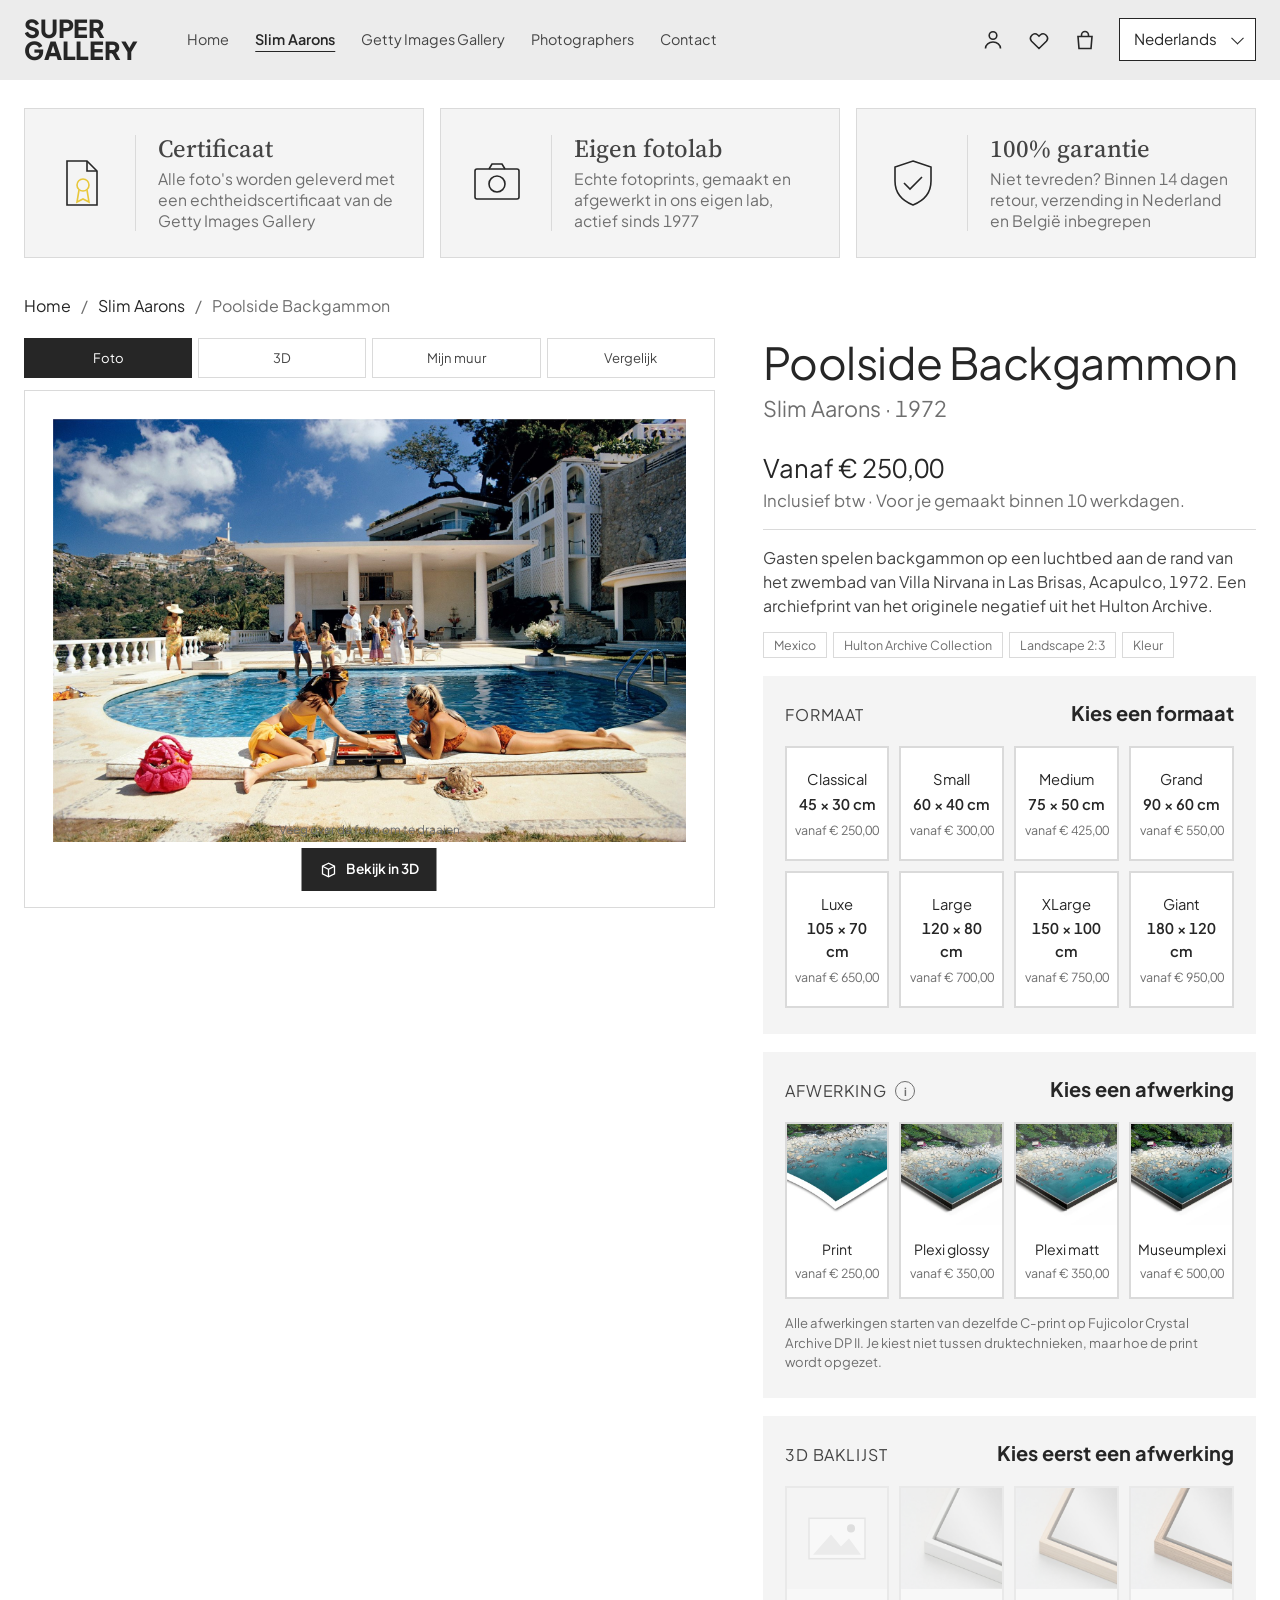
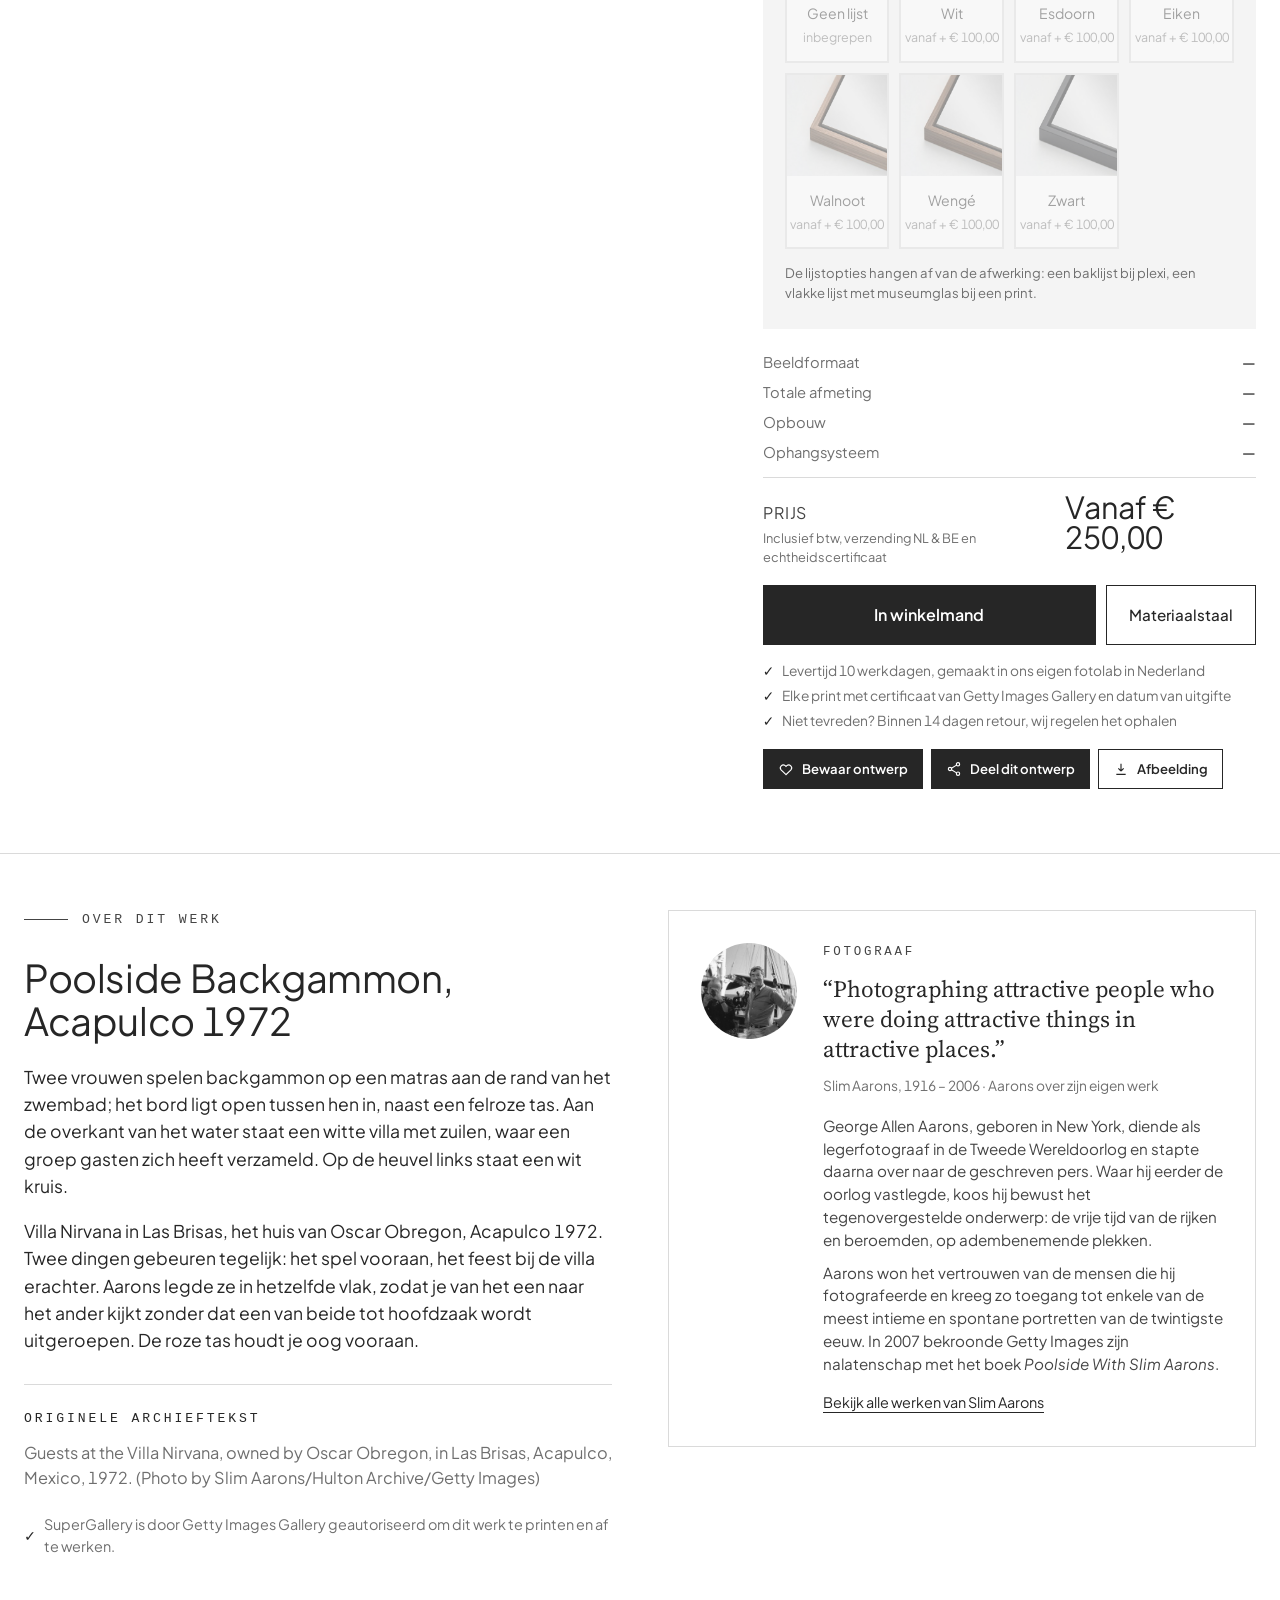
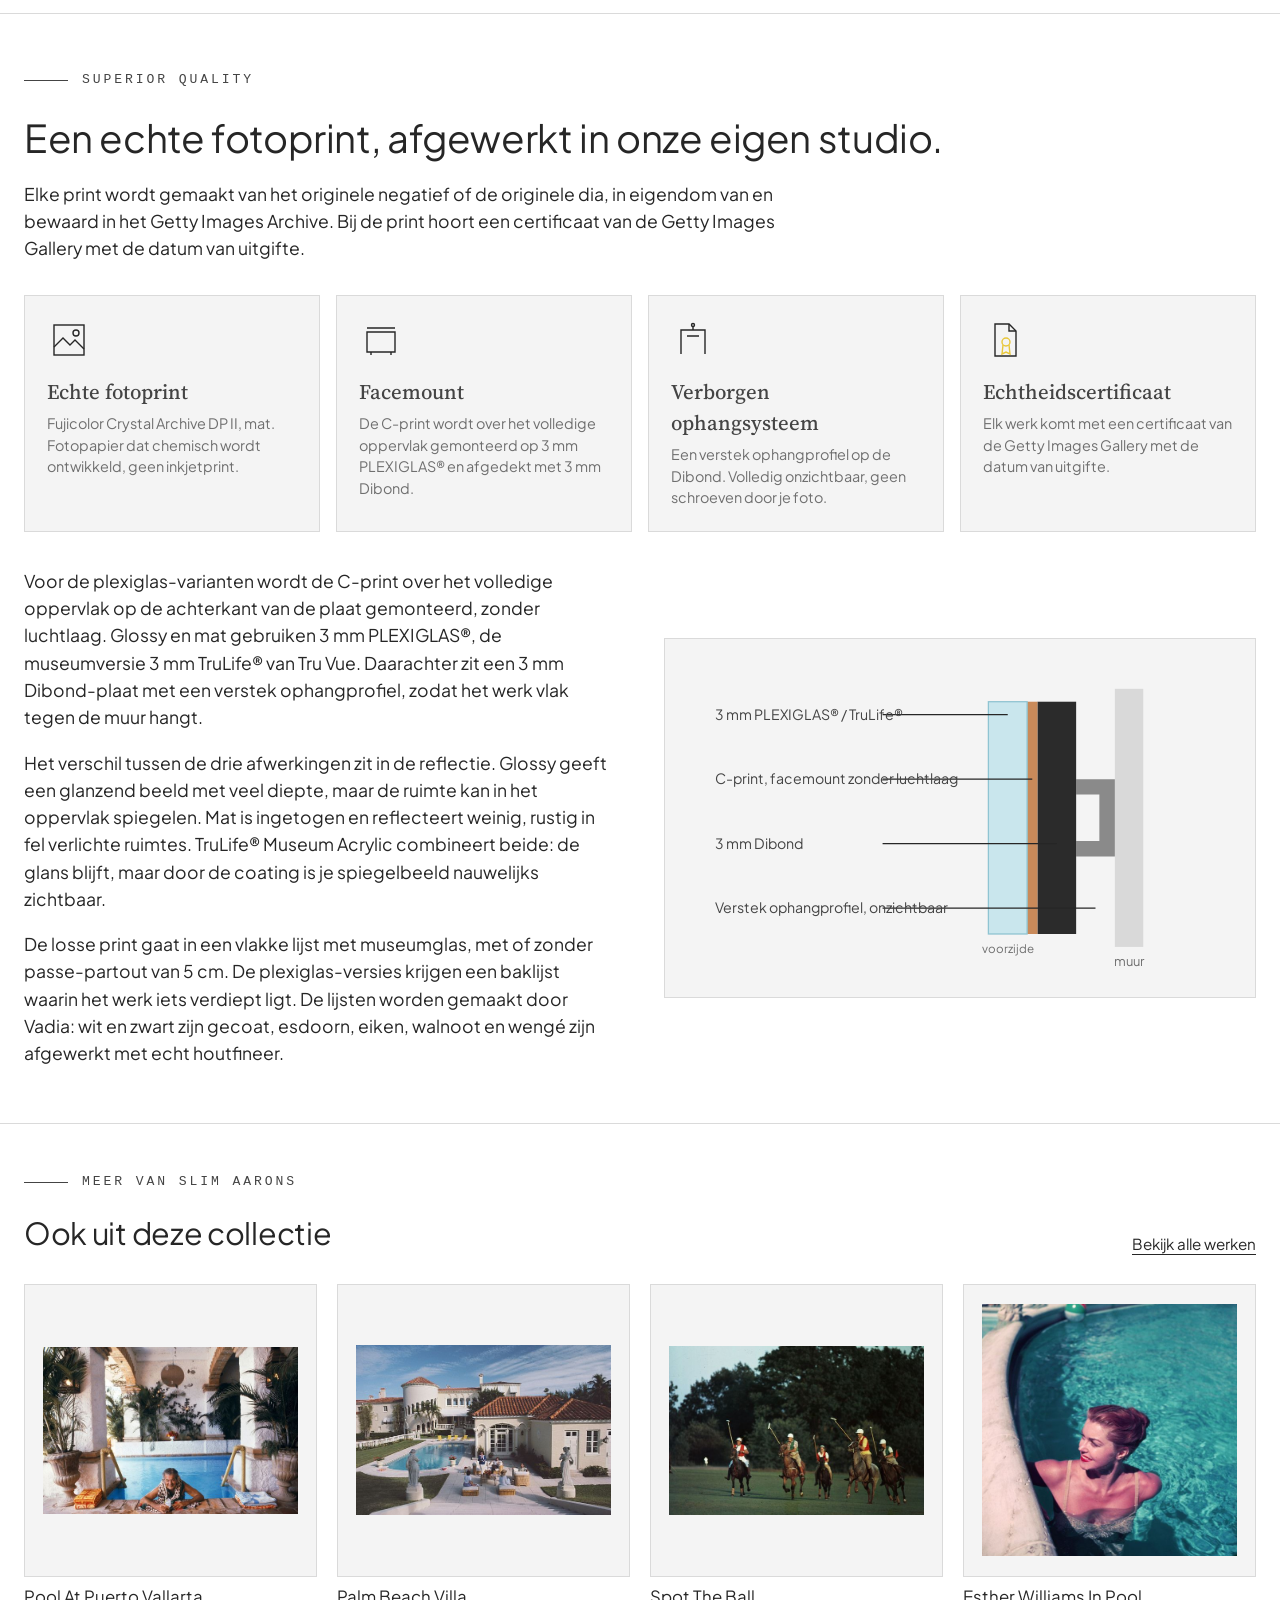
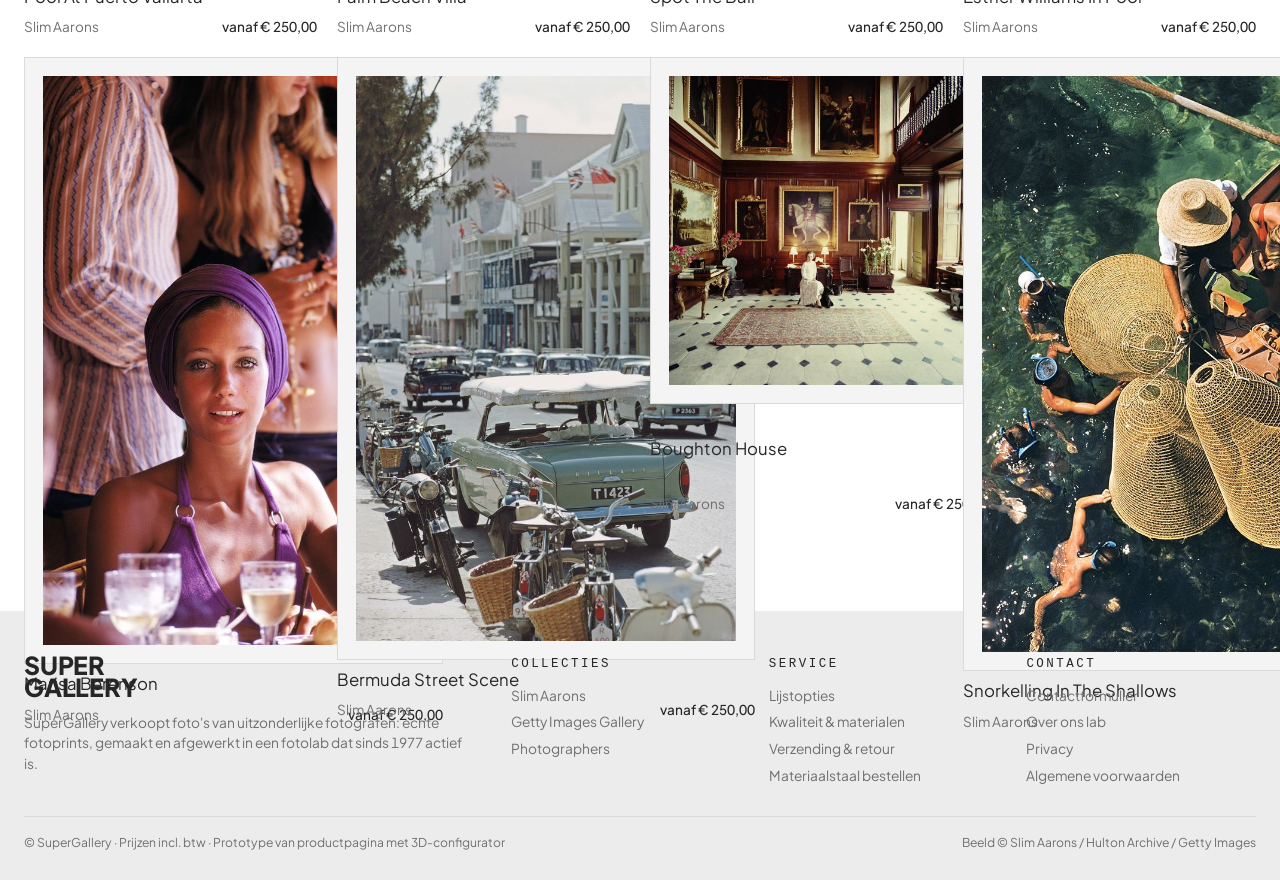
==== commit 7d25335c: "Veeg over de foto om direct naar 3D te gaan Een horizontale veeg (of sleep) over de 2D-foto opent de" ====
--- a/supergallery/index.html
+++ b/supergallery/index.html
@@ -102,6 +102,7 @@
         <div class="viewer-loading" id="viewerLoading">3D-weergave laden…</div>
         <div class="viewer-photo" id="viewerPhoto">
           <img src="img/poolside.jpg" alt="Poolside Backgammon — Slim Aarons, Acapulco 1972" width="1800" height="1203" />
+          <span class="swipe-hint">Veeg over de foto om te draaien</span>
           <button class="to3d" id="to3d" type="button">
             <svg viewBox="0 0 24 24" fill="none" stroke="currentColor" stroke-width="1.7"><path d="M12 3 4 7v10l8 4 8-4V7z"/><path d="M4 7l8 4 8-4M12 11v10"/></svg>
             Bekijk in 3D
--- a/supergallery/style.css
+++ b/supergallery/style.css
@@ -157,9 +157,11 @@
 .hud-hint { font-size: 0.76rem; color: var(--muted); background: color-mix(in srgb, var(--surface) 88%, transparent); padding: 4px 10px; opacity: 0; transition: opacity 0.4s; }
 .hud-hint.show { opacity: 1; }
 /* 2D-foto als startbeeld, tot er een configuratie is gekozen */
-.viewer-photo { position: absolute; inset: 0; z-index: 4; background: var(--surface); display: grid; place-items: center; padding: 28px 28px 64px; transition: opacity 0.35s; }
+.viewer-photo { position: absolute; inset: 0; z-index: 4; background: var(--surface); display: grid; place-items: center; padding: 28px 28px 100px; transition: opacity 0.35s; touch-action: pan-y; cursor: grab; }
+.viewer-photo:active { cursor: grabbing; }
+.swipe-hint { position: absolute; left: 50%; bottom: 68px; transform: translateX(-50%); font-size: 0.74rem; color: var(--muted); white-space: nowrap; }
 .viewer-photo.off { opacity: 0; pointer-events: none; }
-.viewer-photo img { max-width: 100%; max-height: 100%; width: auto; height: auto; object-fit: contain; }
+.viewer-photo img { max-width: 100%; max-height: 100%; width: auto; height: auto; object-fit: contain; pointer-events: none; user-select: none; -webkit-user-drag: none; }
 .viewer.is-photo { background: var(--surface); }
 .to3d {
   position: absolute; left: 50%; bottom: 16px; transform: translateX(-50%);
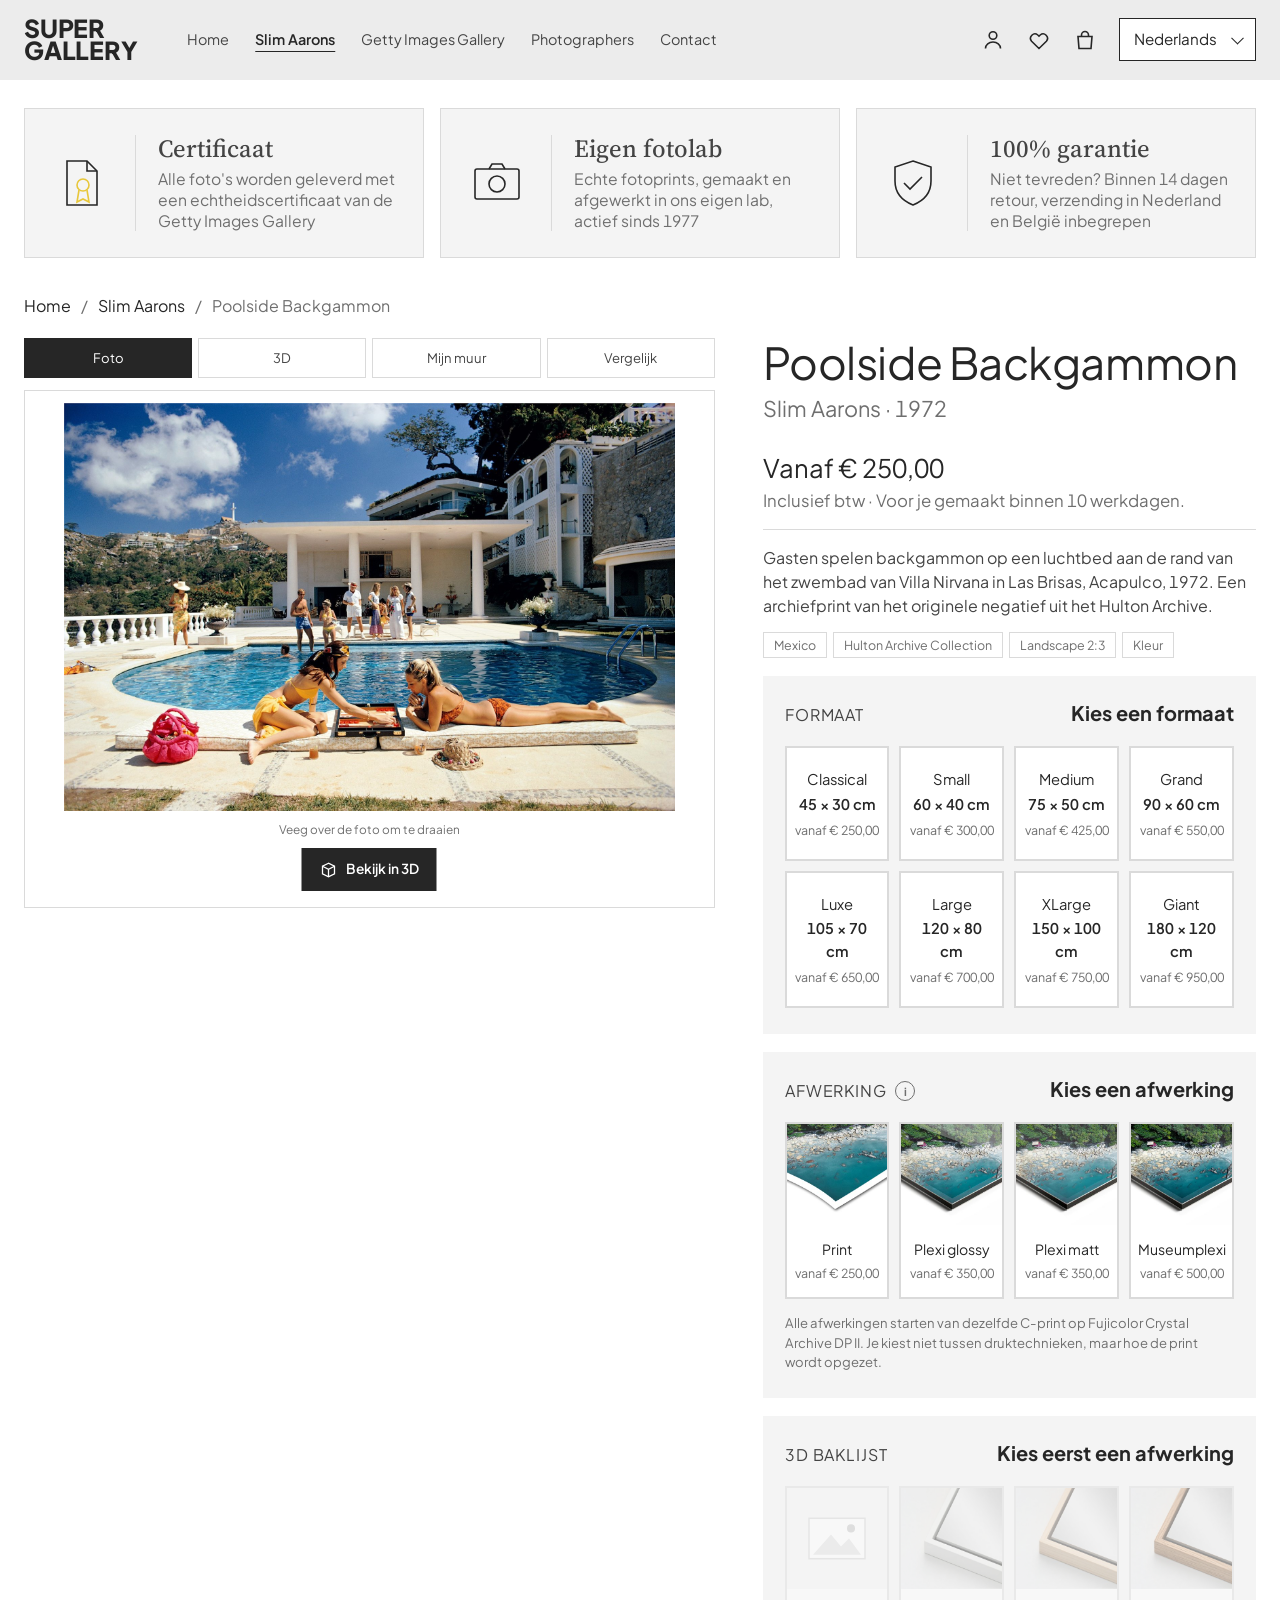
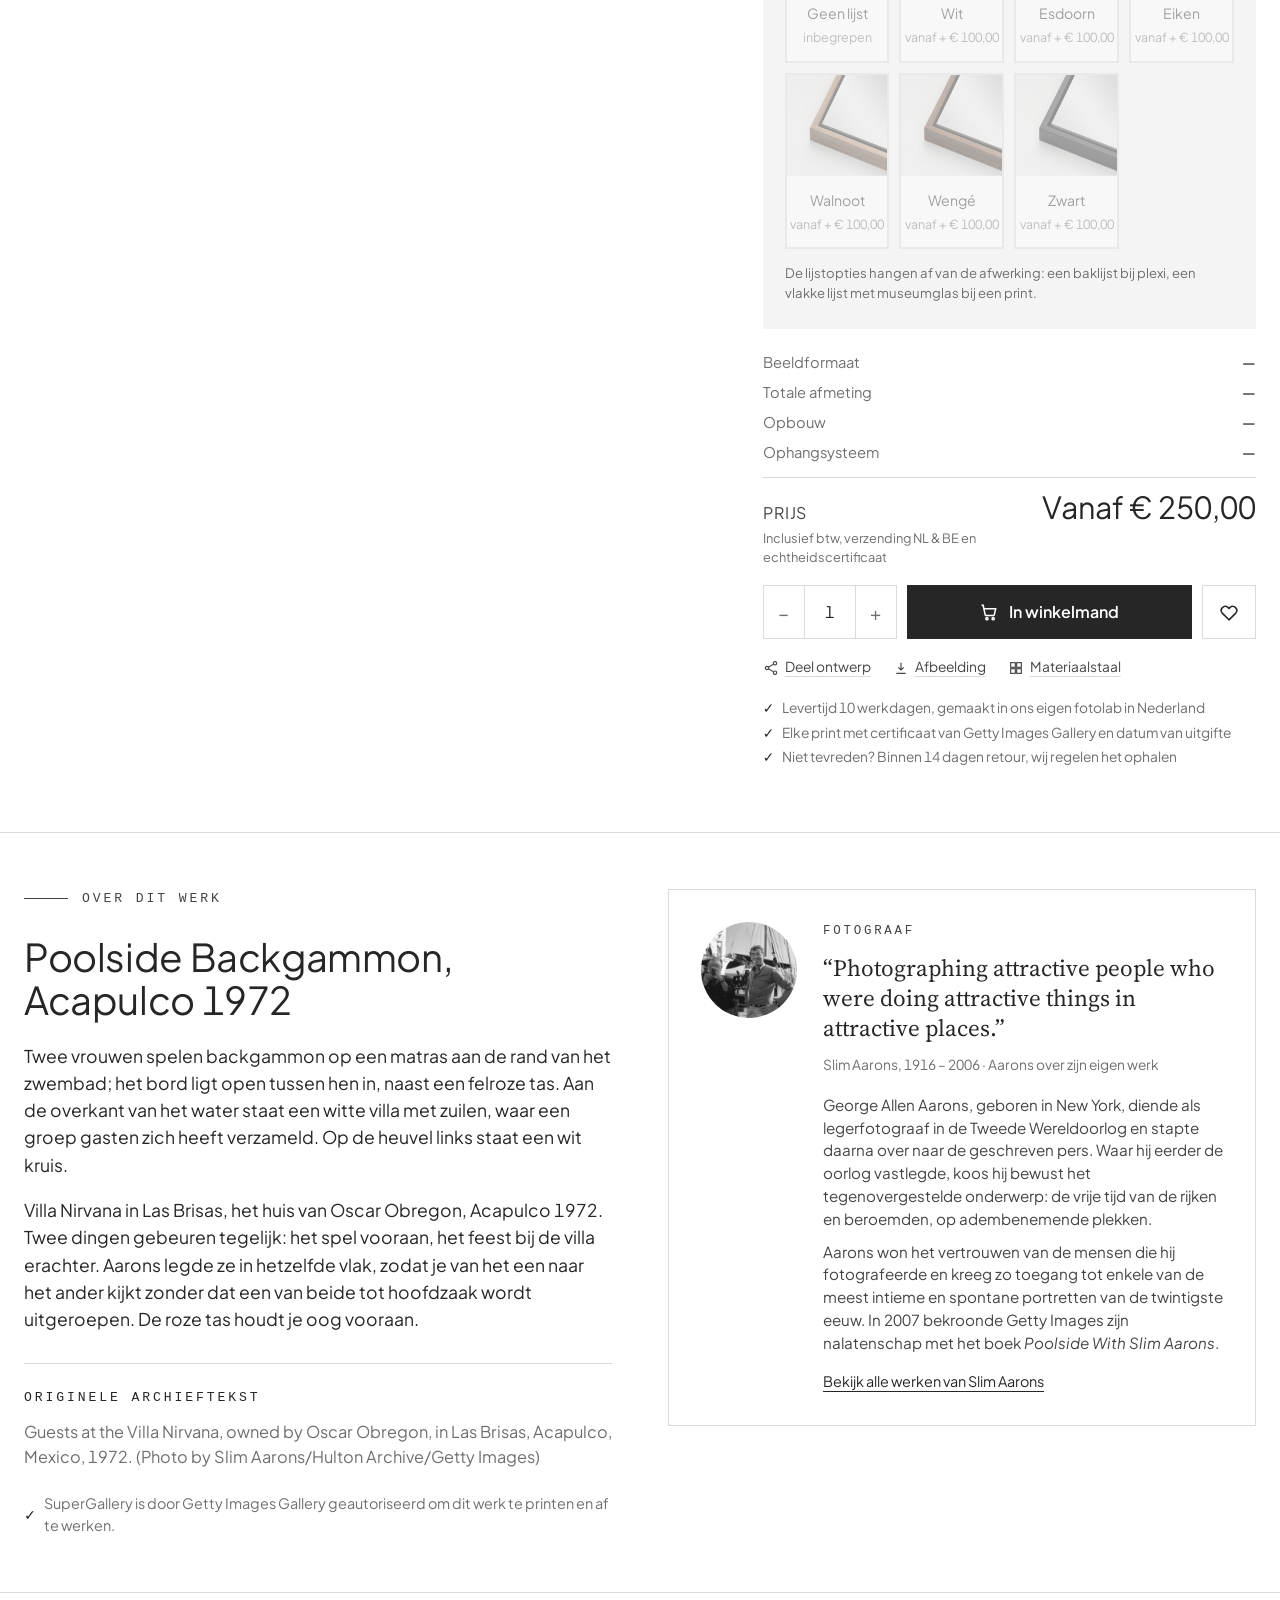
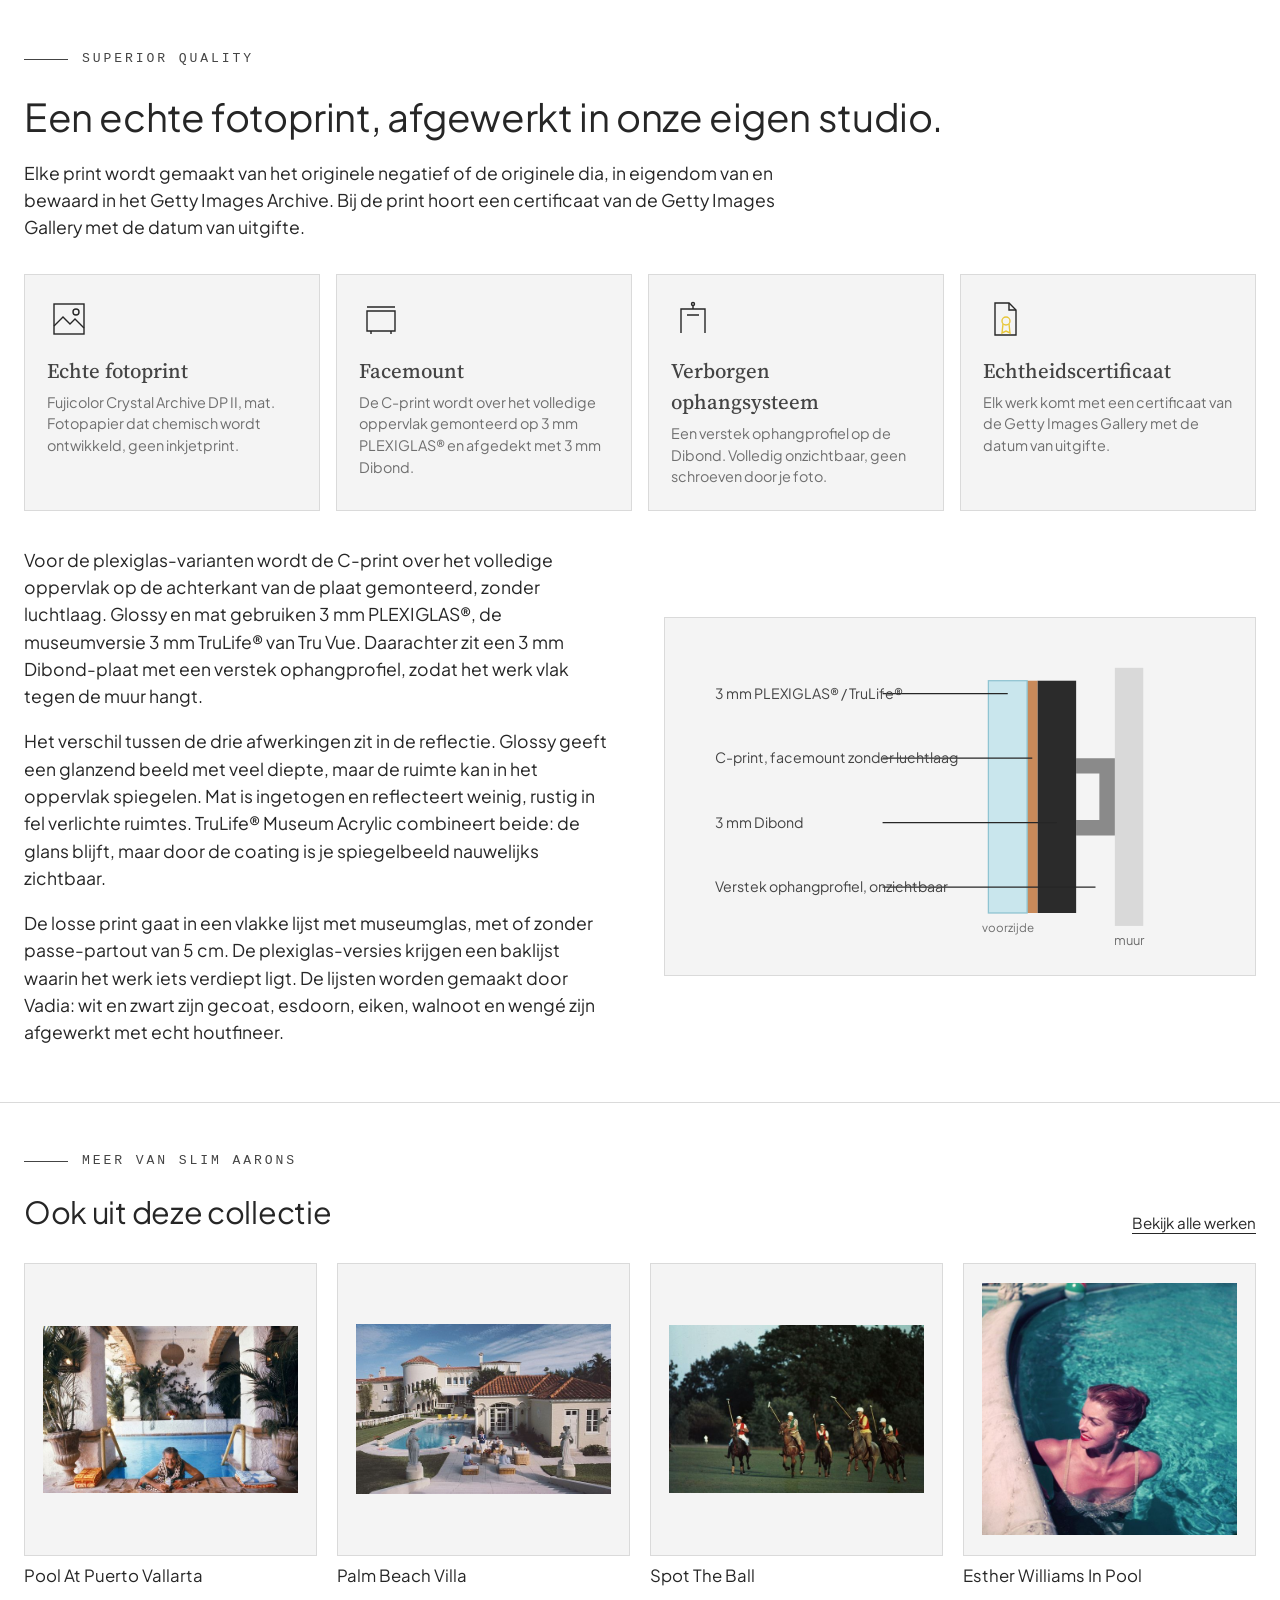
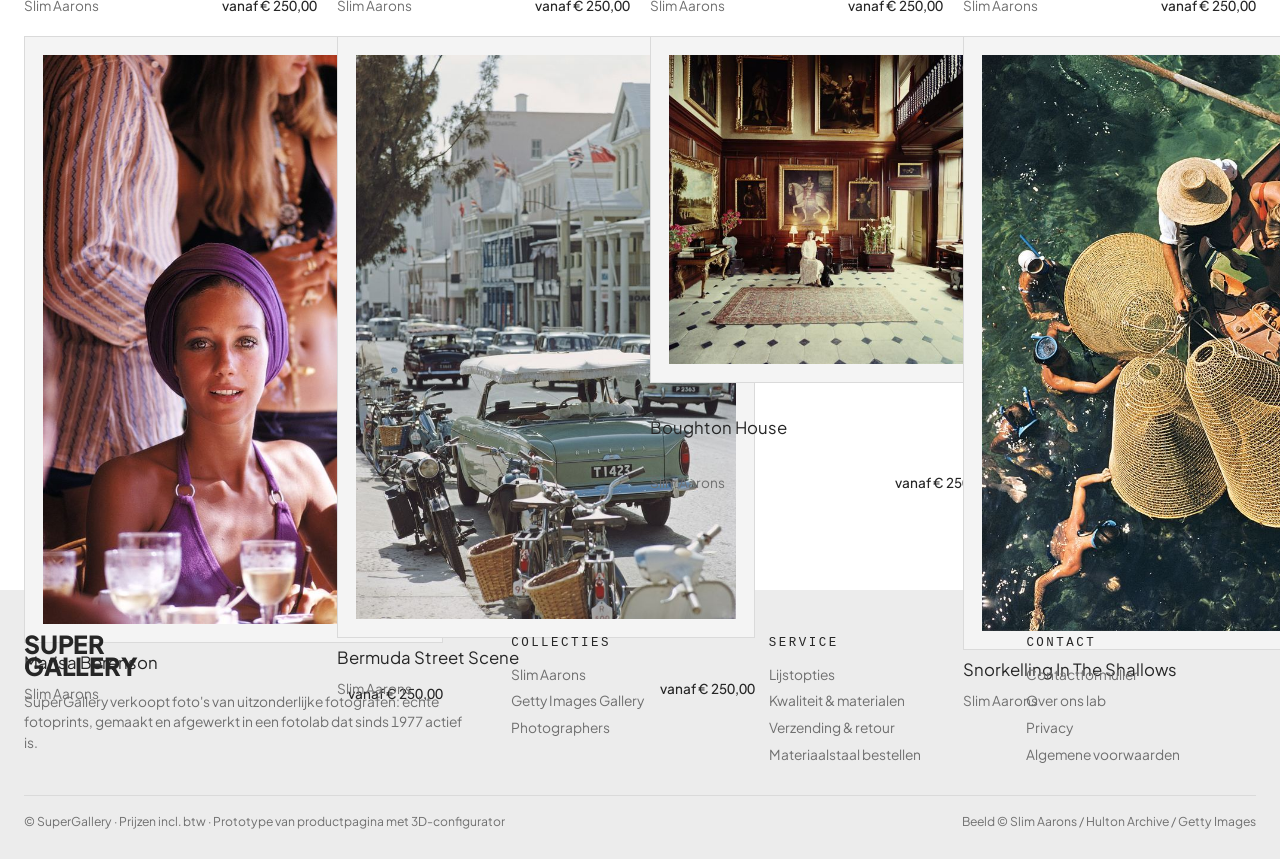
==== commit 112b1a63: "Duidelijkere actieknoppen: aantal, winkelmand met icoon en hartje Eén actierij zoals op de live site" ====
--- a/supergallery/index.html
+++ b/supergallery/index.html
@@ -224,27 +224,37 @@
       </div>
 
       <div class="cta">
-        <button class="btn-primary" id="addToBag">In winkelmand</button>
-        <button class="btn-secondary" id="sampleBtn">Materiaalstaal</button>
+        <div class="qty" role="group" aria-label="Aantal">
+          <button type="button" id="qtyMinus" aria-label="Minder">−</button>
+          <input id="qty" type="number" inputmode="numeric" min="1" max="20" value="1" aria-label="Aantal" />
+          <button type="button" id="qtyPlus" aria-label="Meer">+</button>
+        </div>
+        <button class="btn-primary" id="addToBag">
+          <svg viewBox="0 0 24 24" fill="none" stroke="currentColor" stroke-width="1.8"><path d="M3 4h2l2.4 11.5a1 1 0 0 0 1 .8h8.9a1 1 0 0 0 1-.8L20 8H6.5"/><circle cx="9.5" cy="20" r="1.3"/><circle cx="17" cy="20" r="1.3"/></svg>
+          In winkelmand
+        </button>
+        <button class="btn-icon" id="saveBtn" aria-pressed="false" title="Bewaar ontwerp" aria-label="Bewaar ontwerp">
+          <svg viewBox="0 0 24 24" fill="none" stroke="currentColor" stroke-width="1.7"><path d="M12 20.5 4.6 13.2a4.4 4.4 0 0 1 6.2-6.2L12 8.2l1.2-1.2a4.4 4.4 0 0 1 6.2 6.2z"/></svg>
+        </button>
+      </div>
+      <div class="cta-links">
+        <button type="button" class="btn-link" id="shareBtn">
+          <svg viewBox="0 0 24 24" fill="none" stroke="currentColor" stroke-width="1.7"><circle cx="18" cy="5" r="2.5"/><circle cx="6" cy="12" r="2.5"/><circle cx="18" cy="19" r="2.5"/><path d="M8.2 10.8l7.6-4.6M8.2 13.2l7.6 4.6"/></svg>
+          Deel ontwerp
+        </button>
+        <button type="button" class="btn-link" id="downloadBtn">
+          <svg viewBox="0 0 24 24" fill="none" stroke="currentColor" stroke-width="1.7"><path d="M12 4v11m0 0-4-4m4 4 4-4M5 20h14"/></svg>
+          Afbeelding
+        </button>
+        <button type="button" class="btn-link" id="sampleBtn">
+          <svg viewBox="0 0 24 24" fill="none" stroke="currentColor" stroke-width="1.7"><rect x="4" y="4" width="7" height="7"/><rect x="13" y="4" width="7" height="7"/><rect x="4" y="13" width="7" height="7"/><rect x="13" y="13" width="7" height="7"/></svg>
+          Materiaalstaal
+        </button>
       </div>
       <div class="delivery">
         <span>Levertijd 10 werkdagen, gemaakt in ons eigen fotolab in Nederland</span>
         <span>Elke print met certificaat van Getty Images Gallery en datum van uitgifte</span>
         <span>Niet tevreden? Binnen 14 dagen retour, wij regelen het ophalen</span>
-      </div>
-      <div class="share-row">
-        <button type="button" class="btn-mini" id="saveBtn">
-          <svg viewBox="0 0 24 24" fill="none" stroke="currentColor" stroke-width="1.7"><path d="M12 20.5 4.6 13.2a4.4 4.4 0 0 1 6.2-6.2L12 8.2l1.2-1.2a4.4 4.4 0 0 1 6.2 6.2z"/></svg>
-          Bewaar ontwerp
-        </button>
-        <button type="button" class="btn-mini" id="shareBtn">
-          <svg viewBox="0 0 24 24" fill="none" stroke="currentColor" stroke-width="1.7"><circle cx="18" cy="5" r="2.5"/><circle cx="6" cy="12" r="2.5"/><circle cx="18" cy="19" r="2.5"/><path d="M8.2 10.8l7.6-4.6M8.2 13.2l7.6 4.6"/></svg>
-          Deel dit ontwerp
-        </button>
-        <button type="button" class="btn-mini ghost" id="downloadBtn">
-          <svg viewBox="0 0 24 24" fill="none" stroke="currentColor" stroke-width="1.7"><path d="M12 4v11m0 0-4-4m4 4 4-4M5 20h14"/></svg>
-          Afbeelding
-        </button>
       </div>
       <section class="saved-section" id="savedSection" hidden>
         <a id="bewaard"></a>
--- a/supergallery/style.css
+++ b/supergallery/style.css
@@ -157,11 +157,11 @@
 .hud-hint { font-size: 0.76rem; color: var(--muted); background: color-mix(in srgb, var(--surface) 88%, transparent); padding: 4px 10px; opacity: 0; transition: opacity 0.4s; }
 .hud-hint.show { opacity: 1; }
 /* 2D-foto als startbeeld, tot er een configuratie is gekozen */
-.viewer-photo { position: absolute; inset: 0; z-index: 4; background: var(--surface); display: grid; place-items: center; padding: 28px 28px 100px; transition: opacity 0.35s; touch-action: pan-y; cursor: grab; }
+.viewer-photo { position: absolute; inset: 0; z-index: 4; background: var(--surface); display: flex; flex-direction: column; align-items: center; justify-content: flex-start; padding: 12px 12px 96px; transition: opacity 0.35s; touch-action: pan-y; cursor: grab; }
 .viewer-photo:active { cursor: grabbing; }
 .swipe-hint { position: absolute; left: 50%; bottom: 68px; transform: translateX(-50%); font-size: 0.74rem; color: var(--muted); white-space: nowrap; }
 .viewer-photo.off { opacity: 0; pointer-events: none; }
-.viewer-photo img { max-width: 100%; max-height: 100%; width: auto; height: auto; object-fit: contain; pointer-events: none; user-select: none; -webkit-user-drag: none; }
+.viewer-photo img { width: 100%; max-height: 100%; height: auto; object-fit: contain; object-position: top; pointer-events: none; user-select: none; -webkit-user-drag: none; }
 .viewer.is-photo { background: var(--surface); }
 .to3d {
   position: absolute; left: 50%; bottom: 16px; transform: translateX(-50%);
@@ -221,14 +221,30 @@
 .summary .row b { font-weight: 500; color: var(--ink); text-align: right; }
 .summary .total { display: flex; justify-content: space-between; align-items: baseline; padding-top: 14px; margin-top: 6px; border-top: 1px solid var(--line); }
 .summary .total .label { font-size: 1rem; text-transform: uppercase; letter-spacing: 0.06em; color: var(--ink-2); }
-.summary .total .amount { font-size: 1.9rem; line-height: 1; color: var(--ink); }
+.summary .total .amount { font-size: 1.9rem; line-height: 1; color: var(--ink); white-space: nowrap; flex: none; }
+.summary .total > div { min-width: 0; }
 .summary .total small { color: var(--muted); font-size: 0.8rem; display: block; margin-top: 4px; text-transform: none; letter-spacing: 0; }
 
-.cta { display: grid; grid-template-columns: 1fr auto; gap: 10px; margin-top: 18px; }
-.btn-primary { background: var(--ink); color: var(--ground); padding: 17px 26px; font-weight: 600; font-size: 1rem; border: 1px solid var(--ink); }
+.cta { display: grid; grid-template-columns: auto 1fr auto; gap: 10px; margin-top: 18px; }
+.qty { display: grid; grid-template-columns: 40px 52px 40px; border: 1px solid var(--line); background: var(--surface); height: 54px; }
+.qty button { font-size: 1.15rem; color: var(--muted); }
+.qty button:hover { color: var(--ink); background: var(--panel); }
+.qty input { border: 0; border-inline: 1px solid var(--line); text-align: center; font: inherit; font-size: 1rem; background: var(--surface); color: var(--ink); -moz-appearance: textfield; min-width: 0; }
+.qty input::-webkit-outer-spin-button, .qty input::-webkit-inner-spin-button { -webkit-appearance: none; margin: 0; }
+.btn-primary {
+  display: inline-flex; align-items: center; justify-content: center; gap: 10px; height: 54px;
+  background: var(--ink); color: var(--ground); padding: 0 22px; font-weight: 600; font-size: 1rem; border: 1px solid var(--ink);
+}
+.btn-primary svg { width: 20px; height: 20px; }
 .btn-primary:hover { opacity: 0.88; }
-.btn-secondary { border: 1px solid var(--ink); padding: 17px 22px; font-weight: 500; font-size: 0.95rem; background: var(--surface); color: var(--ink); }
-.btn-secondary:hover { background: var(--panel); }
+.btn-icon { width: 54px; height: 54px; border: 1px solid var(--line); background: var(--surface); color: var(--ink); display: grid; place-items: center; }
+.btn-icon svg { width: 22px; height: 22px; }
+.btn-icon:hover { border-color: var(--ink); }
+.btn-icon[aria-pressed="true"] svg { fill: var(--ink); }
+.cta-links { display: flex; gap: 6px 22px; flex-wrap: wrap; margin-top: 14px; }
+.btn-link { display: inline-flex; align-items: center; gap: 6px; font-size: 0.86rem; color: var(--ink-2); padding: 4px 0; text-decoration: underline; text-underline-offset: 4px; text-decoration-color: var(--line); }
+.btn-link svg { width: 16px; height: 16px; }
+.btn-link:hover { color: var(--ink); text-decoration-color: var(--ink); }
 .delivery { margin-top: 16px; font-size: 0.86rem; color: var(--muted); display: grid; gap: 4px; }
 .delivery span::before { content: "✓"; margin-right: 8px; color: var(--ink); }
 
@@ -358,7 +374,6 @@
 .cmp-note { font-size: 0.74rem; color: var(--muted); }
 
 /* ---------- Delen en bewaren ---------- */
-.share-row { display: flex; gap: 8px; flex-wrap: wrap; margin-top: 18px; }
 .welcome { background: var(--panel); border: 1px solid var(--line); padding: 14px 16px; margin-bottom: 18px; display: flex; gap: 12px; align-items: center; flex-wrap: wrap; font-size: 0.9rem; }
 .welcome-actions { display: flex; gap: 6px; margin-left: auto; }
 .saved-section { margin-top: 28px; background: var(--panel); padding: 22px; }
@@ -401,3 +416,17 @@
   .group-head .sel { font-size: 1.05rem; }
   .rule-note { font-size: 0.76rem; }
 }
+@media (max-width: 600px) {
+  .viewer-photo { padding: 0 0 92px; }
+  .swipe-hint { bottom: 62px; }
+  .to3d { bottom: 12px; }
+}
+@media (max-width: 420px) {
+  .cta { grid-template-columns: auto 1fr auto; gap: 8px; }
+  .qty { grid-template-columns: 34px 40px 34px; }
+  .btn-primary { padding: 0 12px; font-size: 0.92rem; }
+}
+@media (max-width: 600px) {
+  .summary .total .amount { font-size: 1.6rem; }
+  .summary .total small { font-size: 0.72rem; }
+}
